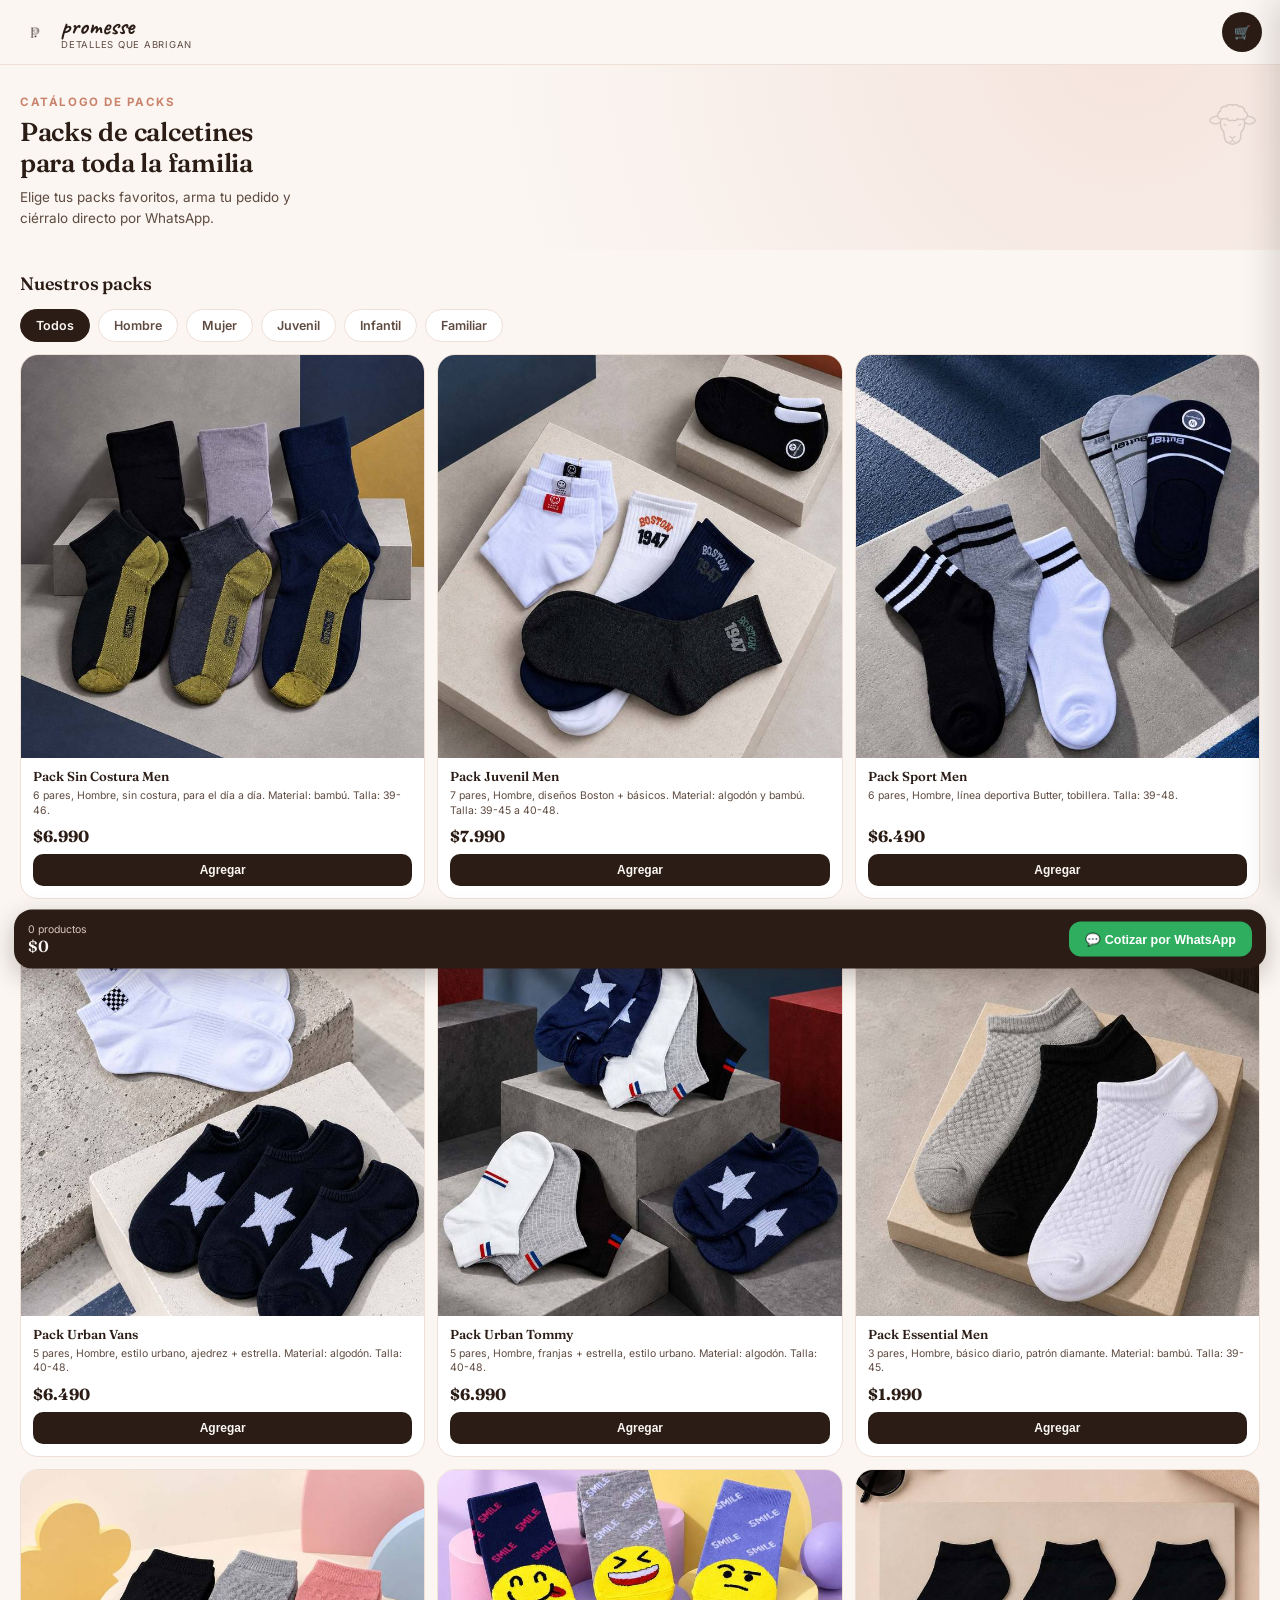
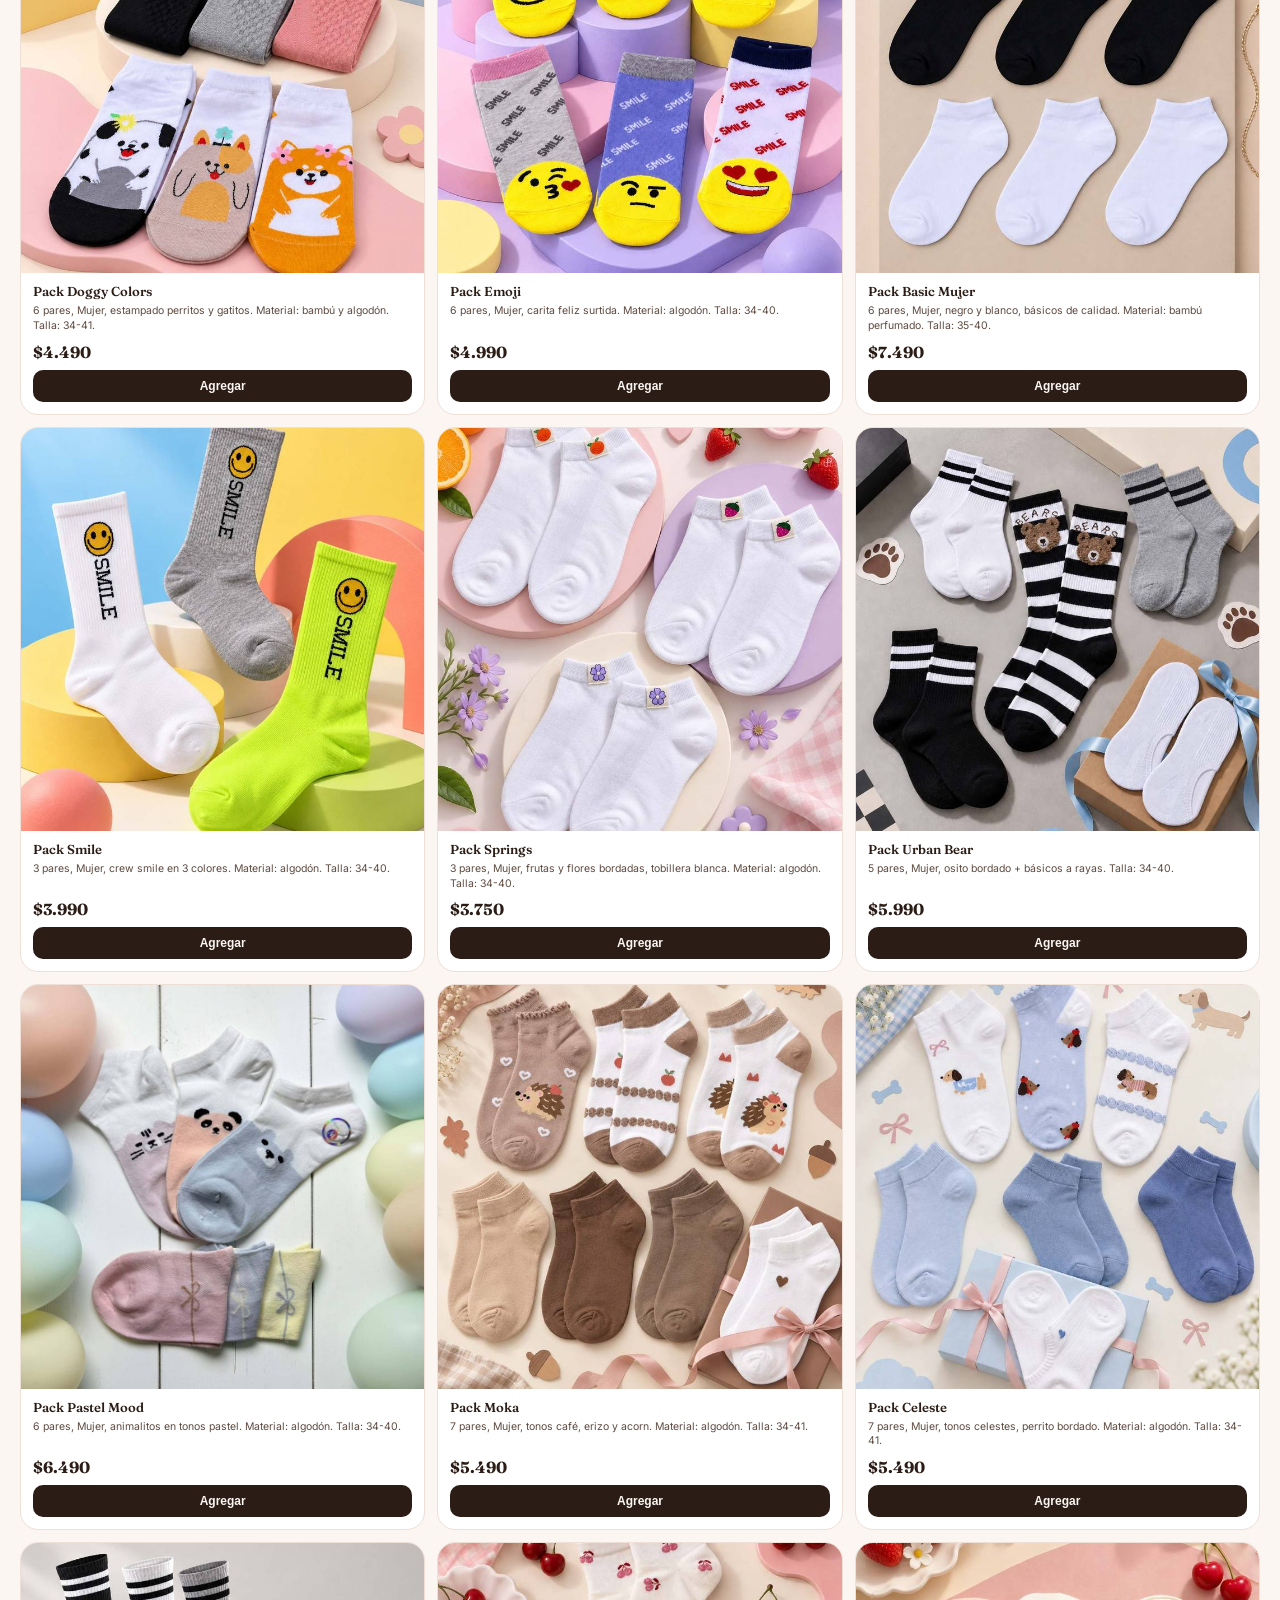
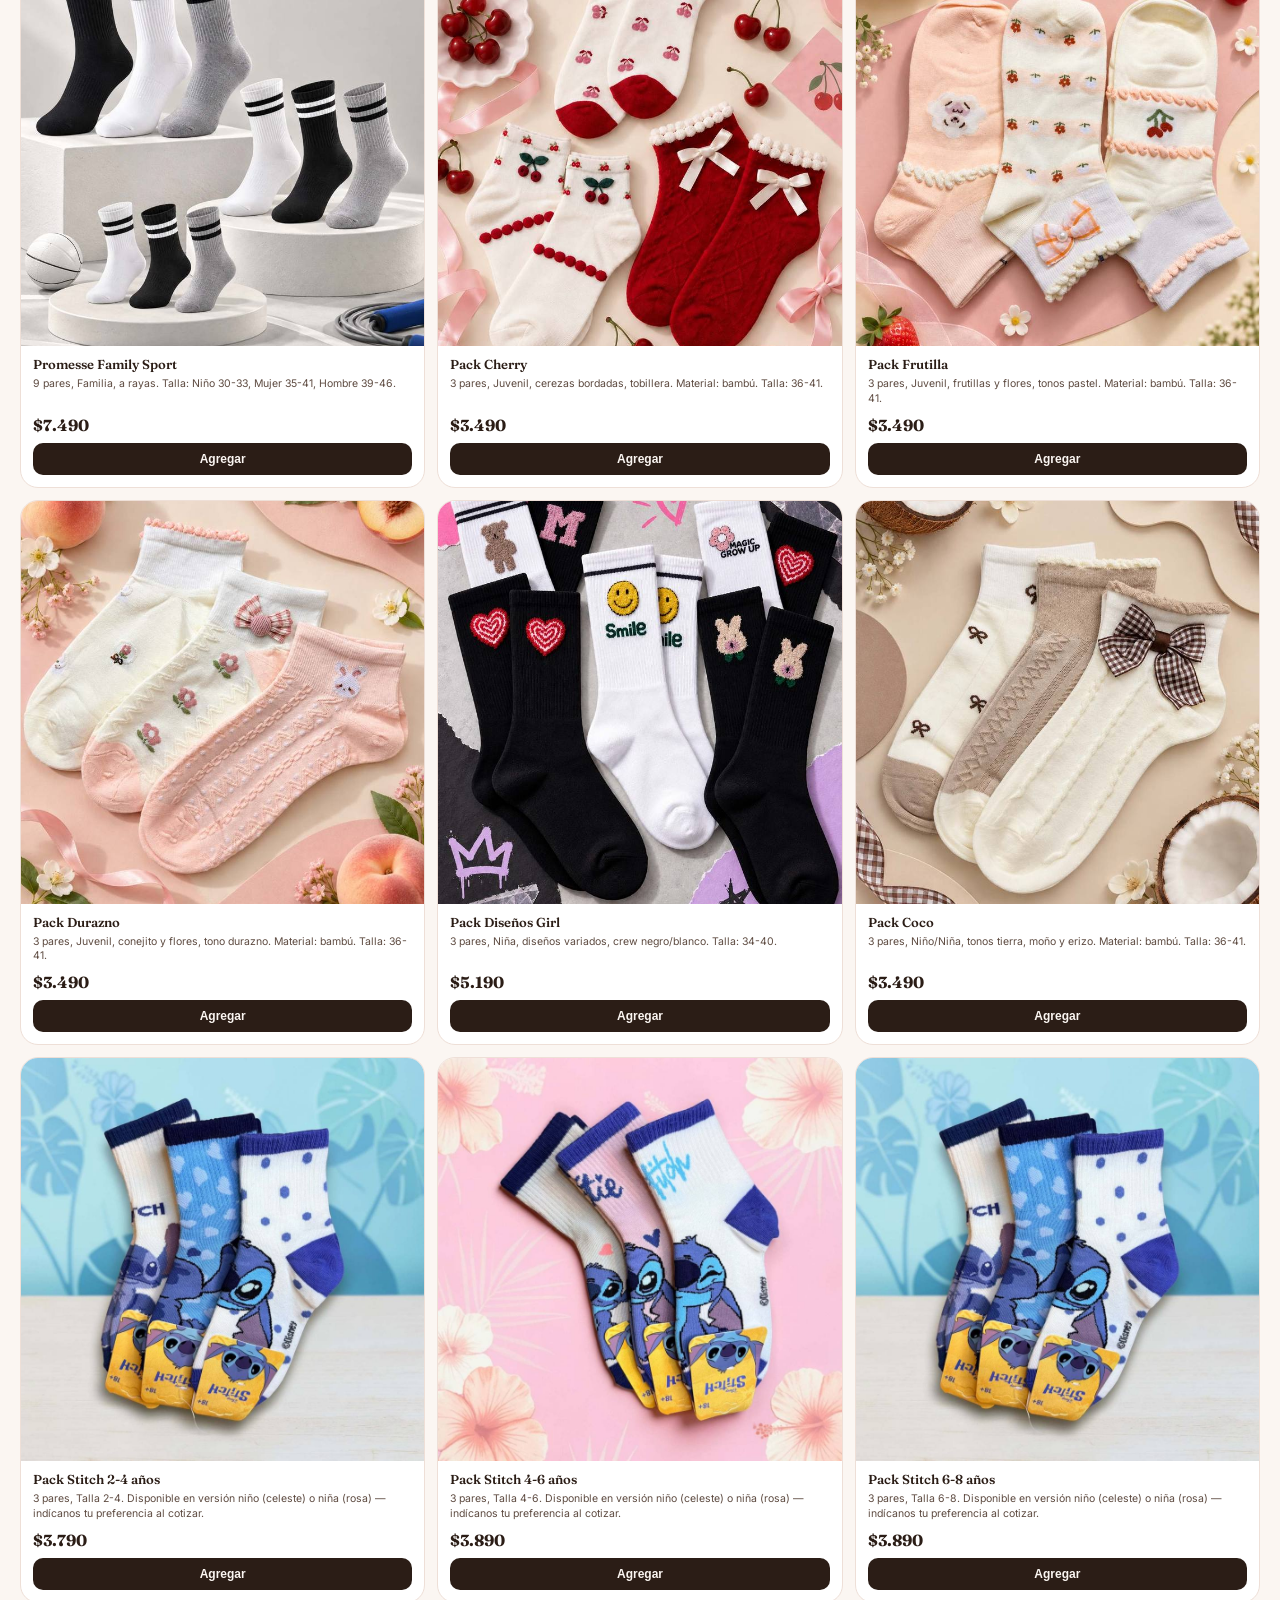
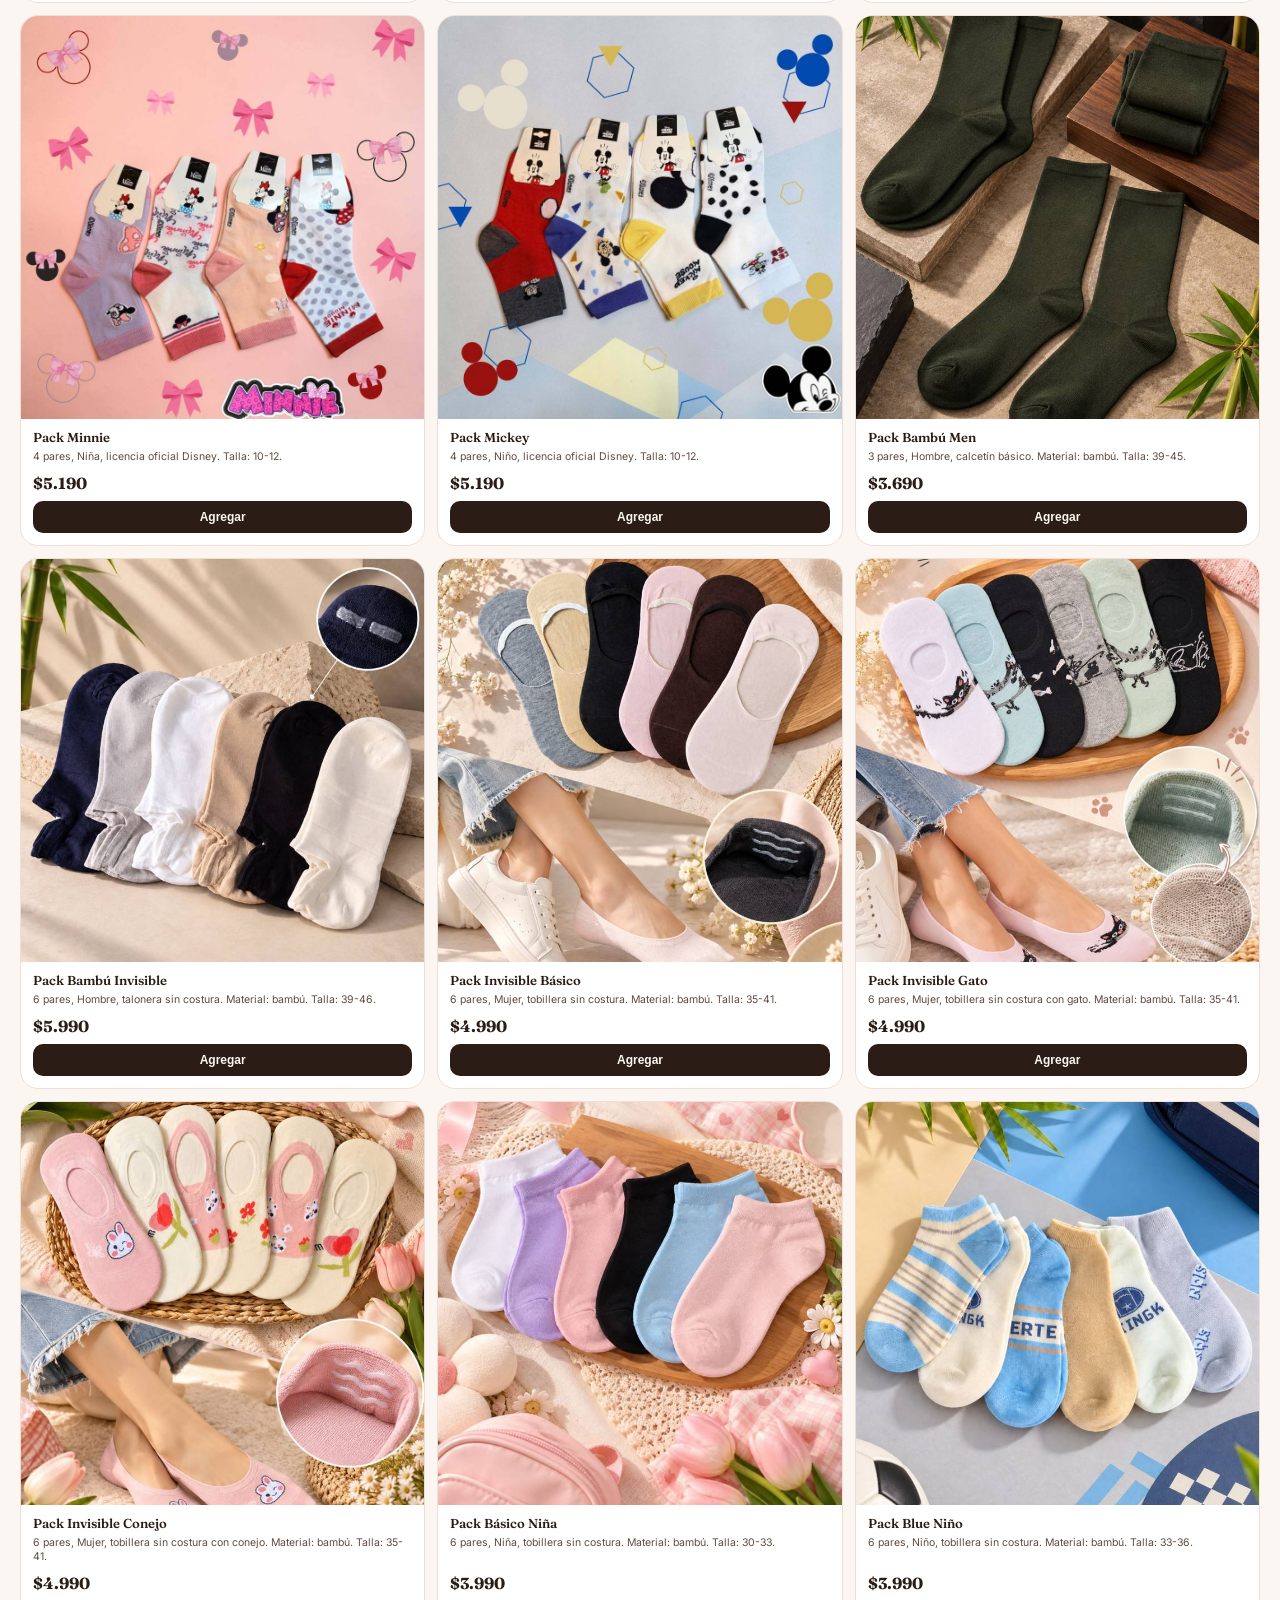
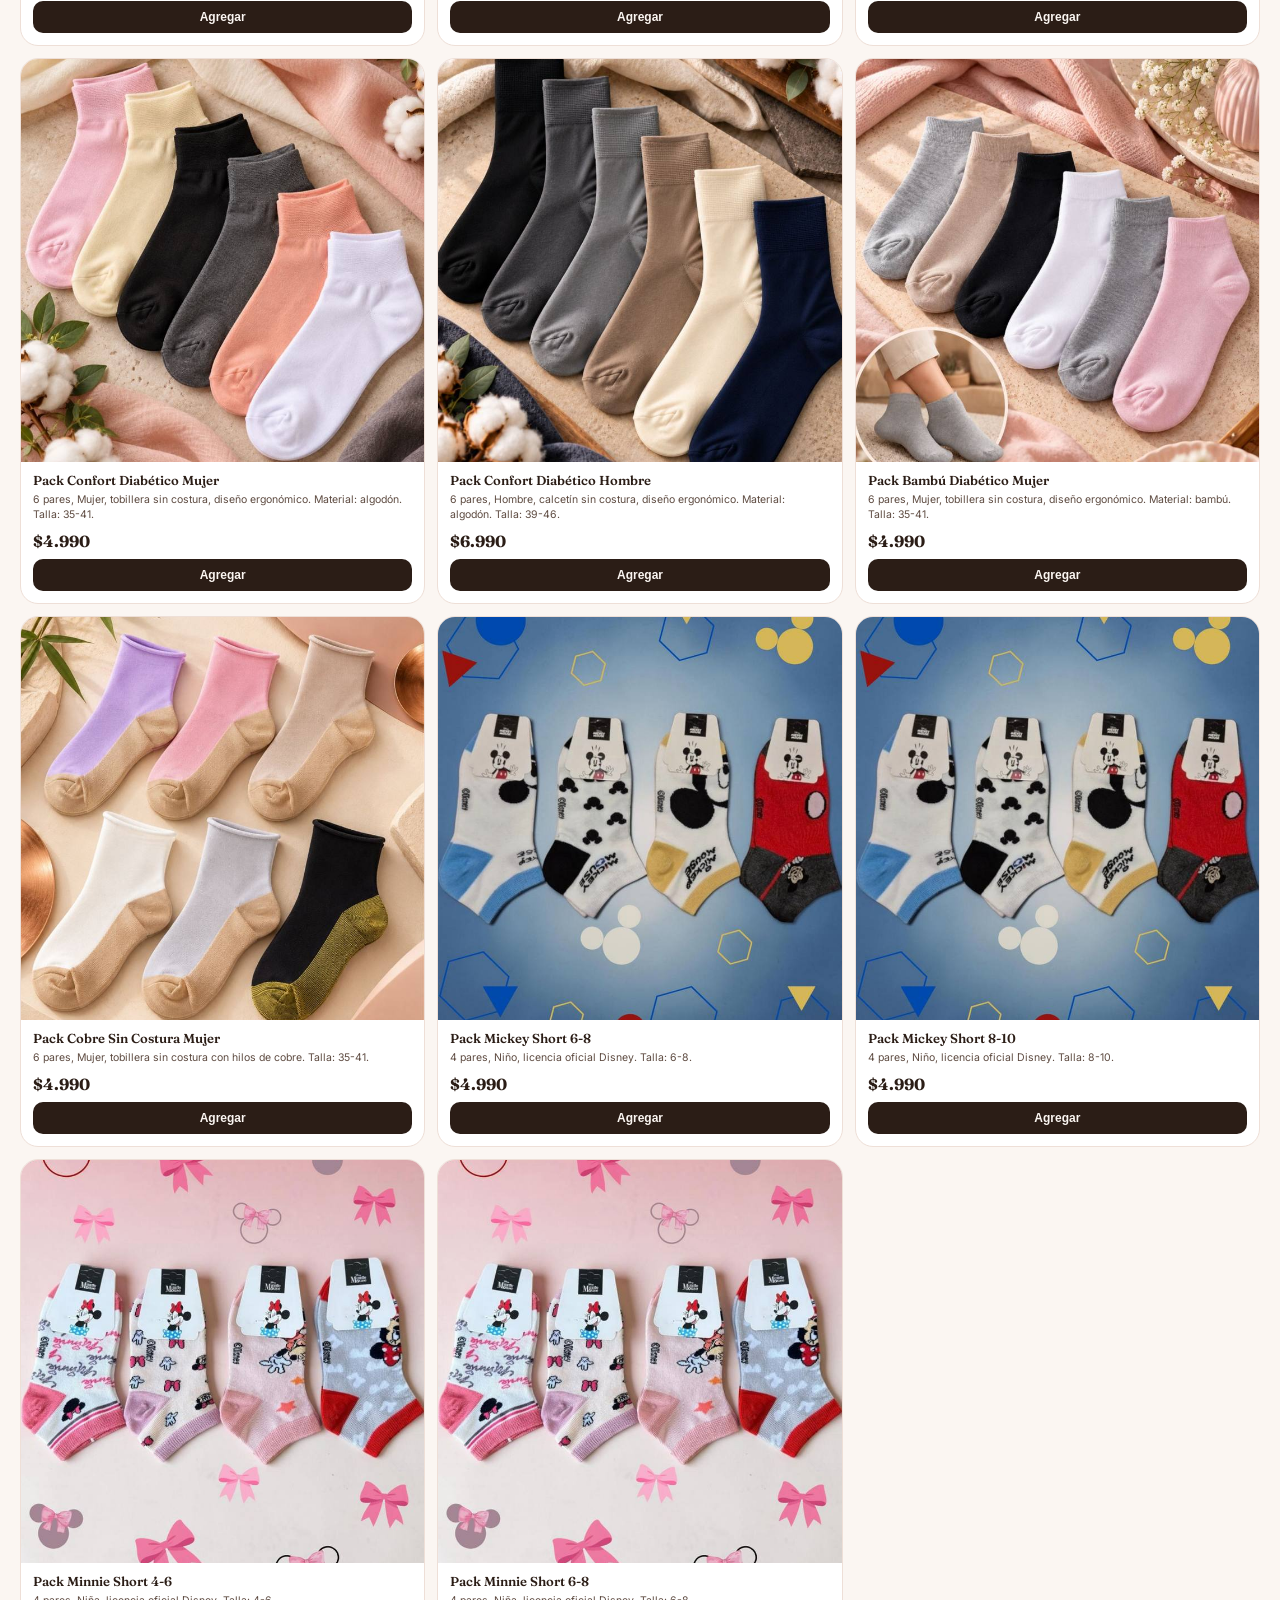
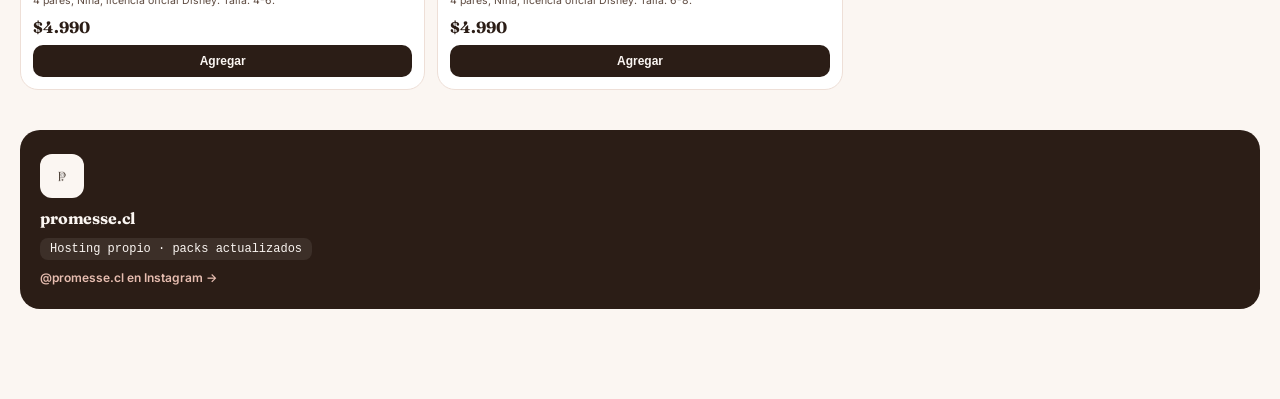
==== index.html @ 71f31d81 "Add files via upload" ====
<!DOCTYPE html>
<html lang="es">
<head>
<meta charset="UTF-8">
<meta name="viewport" content="width=device-width, initial-scale=1.0">
<meta name="color-scheme" content="light">
<title>Promesse — Catálogo de Packs</title>
<link rel="preconnect" href="https://fonts.googleapis.com">
<link rel="preconnect" href="https://fonts.gstatic.com" crossorigin>
<link href="https://fonts.googleapis.com/css2?family=Caveat:wght@600;700&family=Fraunces:opsz,wght@9..144,400;9..144,500;9..144,600&family=Inter:wght@400;500;600;700&display=swap" rel="stylesheet">
<style>
  :root{
    color-scheme: light;
    --ink:#2B1D16;
    --ink-soft:#5E4B41;
    --paper:#FBF6F2;
    --card:#FFFFFF;
    --rose:#E7BDB0;
    --rose-deep:#C9836C;
    --rose-pale:#F5E4DD;
    --line:#EEDFD7;
    --wa:#2FAE60;
  }
  *{box-sizing:border-box; margin:0; padding:0;}
  html{ scroll-behavior:smooth; background:var(--paper); overscroll-behavior-y:none; }
  body{
    background:var(--paper); color:var(--ink); font-family:'Inter', sans-serif;
    padding-bottom:90px; overscroll-behavior-y:none;
  }
  h1,h2,h3{ font-family:'Fraunces', serif; letter-spacing:-0.01em; }

  header{
    position:sticky; top:0; z-index:60; background:var(--paper);
    padding:12px 18px; display:flex; align-items:center; justify-content:space-between;
    border-bottom:1px solid var(--line);
  }
  .brand{ display:flex; align-items:center; gap:9px; }
  .brand img{ width:34px; height:34px; object-fit:contain; }
  .brand-name{ font-family:'Caveat', cursive; font-weight:700; font-size:24px; line-height:1; color:var(--ink); }
  .brand-tag{ font-size:9.5px; letter-spacing:0.08em; text-transform:uppercase; color:var(--ink-soft); margin-top:1px;}
  .cart-btn{
    position:relative; background:var(--ink); color:var(--paper); border:none;
    width:40px; height:40px; border-radius:50%; display:flex; align-items:center; justify-content:center; cursor:pointer;
  }
  .cart-count{
    position:absolute; top:-4px; right:-4px; background:var(--rose-deep); color:#fff;
    font-size:10px; font-weight:700; width:18px; height:18px; border-radius:50%;
    display:flex; align-items:center; justify-content:center; border:2px solid var(--paper);
  }

  .hero{
    padding:30px 20px 22px;
    background: radial-gradient(circle at 88% -15%, var(--rose-pale), transparent 55%), var(--paper);
    position:relative; overflow:hidden;
  }
  .hero .eyebrow{ position:relative; z-index:2; font-size:11.5px; text-transform:uppercase; letter-spacing:0.14em; color:var(--rose-deep); font-weight:700; margin-bottom:8px; }
  .hero h1{ position:relative; z-index:2; font-size:26px; font-weight:600; line-height:1.2; max-width:280px; }
  .hero p{ position:relative; z-index:2; margin-top:8px; font-size:13.5px; color:var(--ink-soft); max-width:290px; line-height:1.5; }
  .hero-sheep{ position:absolute; right:-10px; top:10px; width:110px; opacity:0.14; z-index:1; pointer-events:none; }

  .section-head{ padding:22px 20px 8px; background:var(--paper); position:relative; z-index:2; }
  .section-head h2{ font-size:18px; font-weight:600; color:var(--ink); }

  .chips{ display:flex; gap:8px; overflow-x:auto; padding:6px 20px 12px; background:var(--paper); }
  .chips::-webkit-scrollbar{ display:none; }
  .chip{
    flex-shrink:0; padding:8px 15px; border-radius:20px; font-size:12.5px; font-weight:600;
    border:1px solid var(--line); background:var(--card); color:var(--ink-soft); cursor:pointer; white-space:nowrap;
  }
  .chip.active{ background:var(--ink); color:var(--paper); border-color:var(--ink); }

  .grid{ display:grid; grid-template-columns:1fr 1fr; gap:12px; padding:0 20px 20px; }
  .product-card{ background:var(--card); border-radius:18px; border:1px solid var(--line); overflow:hidden; display:flex; flex-direction:column; position:relative; }
  .product-card.soldout{ opacity:0.75; }
  .product-card.soldout .swatch img{ filter:grayscale(100%); }
  .p-badge{
    position:absolute; top:10px; right:10px; z-index:10; background:rgba(43,29,22,0.88);
    color:#fff; padding:6px 12px; border-radius:8px; font-size:11px; font-weight:700;
    text-align:center; letter-spacing:0.03em;
  }
  .swatch{ aspect-ratio:1/1; overflow:hidden; background:var(--rose-pale); position:relative; }
  .swatch img{ width:100%; height:100%; object-fit:cover; display:block; }
  .p-info{ padding:10px 12px 12px; flex:1; display:flex; flex-direction:column; }
  .p-name{ font-weight:600; font-size:13px; line-height:1.3; font-family:'Fraunces',serif; }
  .p-desc{ font-size:10.5px; color:var(--ink-soft); margin-top:4px; line-height:1.4; flex:1; }
  .p-price{ font-family:'Fraunces',serif; font-weight:700; font-size:16px; margin-top:8px; }
  .p-cta{
    margin-top:8px; background:var(--ink); color:var(--paper); border:none;
    font-size:12px; font-weight:600; padding:9px; border-radius:10px; cursor:pointer;
  }
  .p-cta.added{ background:#25914e; }
  .p-cta.disabled{ background:#A89E99; cursor:not-allowed; opacity:0.6; }

  .overlay{ position:fixed; inset:0; background:rgba(43,29,22,0.45); opacity:0; pointer-events:none; transition:opacity .25s ease; z-index:70; }
  .overlay.open{ opacity:1; pointer-events:auto; }
  .cart-drawer{
    position:fixed; top:0; right:0; height:100%; width:88%; max-width:380px; background:var(--paper); z-index:80;
    transform:translateX(100%); transition:transform .3s ease; display:flex; flex-direction:column;
    box-shadow:-8px 0 30px rgba(43,29,22,0.15);
  }
  .cart-drawer.open{ transform:translateX(0); }
  .cart-head{ padding:18px 18px 14px; border-bottom:1px solid var(--line); display:flex; align-items:center; justify-content:space-between; }
  .cart-head h3{ font-size:18px; font-weight:600; }
  .cart-close{ background:none; border:none; font-size:20px; color:var(--ink-soft); cursor:pointer; width:32px; height:32px; }
  .cart-items{ flex:1; overflow-y:auto; padding:10px 18px; }
  .cart-empty{ text-align:center; color:var(--ink-soft); font-size:13px; margin-top:40px; padding:0 20px; line-height:1.6; }
  .cart-empty img{ width:70px; opacity:0.5; margin-bottom:12px; }
  .cart-item{ display:flex; gap:10px; padding:12px 0; border-bottom:1px solid var(--line); }
  .cart-item .ci-info{ flex:1; }
  .cart-item .ci-name{ font-size:13px; font-weight:600; font-family:'Fraunces',serif; }
  .cart-item .ci-price{ font-size:11.5px; color:var(--ink-soft); margin-top:2px; }
  .qty-control{ display:flex; align-items:center; gap:10px; margin-top:6px; }
  .qty-control button{ width:22px; height:22px; border-radius:6px; border:1px solid var(--line); background:#fff; font-size:13px; cursor:pointer; color:var(--ink); }
  .qty-control span{ font-size:12.5px; font-weight:600; min-width:14px; text-align:center; }
  .ci-remove{ background:none; border:none; color:#B7A79D; font-size:11px; margin-left:auto; cursor:pointer; text-decoration:underline; }
  .ci-right{ display:flex; flex-direction:column; align-items:flex-end; }
  .cart-foot{ padding:16px 18px 20px; border-top:1px solid var(--line); }
  .cart-total-row{ display:flex; justify-content:space-between; font-size:14px; margin-bottom:12px; }
  .cart-total-row strong{ font-family:'Fraunces',serif; font-size:19px; }
  .checkout-btn{
    width:100%; background:var(--wa); color:#fff; border:none; padding:13px; border-radius:14px;
    font-size:14.5px; font-weight:700; display:flex; align-items:center; justify-content:center; gap:8px; cursor:pointer;
  }
  .checkout-note{ font-size:10.5px; color:var(--ink-soft); text-align:center; margin-top:8px; line-height:1.5; }

  .sticky-bar{
    position:fixed; left:14px; right:14px; bottom:14px; z-index:65; background:var(--ink); color:var(--paper);
    border-radius:18px; padding:12px 14px; display:flex; align-items:center; justify-content:space-between; gap:10px;
    box-shadow:0 8px 24px rgba(43,29,22,0.28); transform:translateY(140%); transition:transform .25s ease;
  }
  .sticky-bar.show{ transform:translateY(0); }
  .sticky-bar .sb-info{ display:flex; flex-direction:column; }
  .sticky-bar .sb-count{ font-size:10.5px; color:#D9C6BC; }
  .sticky-bar .sb-total{ font-family:'Fraunces',serif; font-size:16px; font-weight:600; }
  .sticky-bar button{ background:var(--wa); color:#fff; border:none; font-size:12.5px; font-weight:700; padding:10px 16px; border-radius:12px; display:flex; align-items:center; gap:6px; cursor:pointer; }

  .site-footer{ margin:20px 20px 0; padding:24px 20px; border-radius:20px; background:var(--ink); color:var(--paper); display:flex; flex-direction:column; align-items:flex-start; gap:10px; }
  .site-footer img{ width:44px; height:44px; object-fit:contain; background:var(--paper); border-radius:12px; padding:7px; }
  .site-footer h3{ font-size:16px; }
  .site-footer .domain{ font-family:monospace; background:rgba(255,255,255,0.08); display:inline-block; padding:4px 10px; border-radius:8px; font-size:12px; }
  .site-footer a{ color:var(--rose); font-size:12px; font-weight:600; text-decoration:none; }

  @media(min-width:480px){ .grid{ grid-template-columns:1fr 1fr 1fr; } }
</style>
</head>
<body>

<header>
  <div class="brand">
    <img src="images/monogram.png" alt="Promesse">
    <div>
      <div class="brand-name">promesse</div>
      <div class="brand-tag">Detalles que abrigan</div>
    </div>
  </div>
  <button class="cart-btn" id="cartOpenBtn" aria-label="Ver carrito">
    🛒
    <span class="cart-count" id="cartCount" style="display:none;">0</span>
  </button>
</header>

<section class="hero">
  <img class="hero-sheep" src="images/sheep-icon.png" alt="">
  <div class="eyebrow">Catálogo de packs</div>
  <h1>Packs de calcetines para toda la familia</h1>
  <p>Elige tus packs favoritos, arma tu pedido y ciérralo directo por WhatsApp.</p>
</section>

<div class="section-head"><h2>Nuestros packs</h2></div>
<div class="chips">
<div class="chip active" data-f="all">Todos</div>
  <div class="chip" data-f="hombre">Hombre</div>
  <div class="chip" data-f="mujer">Mujer</div>
  <div class="chip" data-f="juvenil">Juvenil</div>
  <div class="chip" data-f="infantil">Infantil</div>
  <div class="chip" data-f="familiar">Familiar</div>
</div>

<div class="grid" id="grid">
      <div class="product-card" data-cat="hombre" data-name="Pack Sin Costura Men" data-price="6990">
        
        <div class="swatch"><img src="images/pack-01-sin-costura-men.jpg" alt="Pack Sin Costura Men" loading="lazy"></div>
        <div class="p-info">
          <div class="p-name">Pack Sin Costura Men</div>
          <div class="p-desc">6 pares, Hombre, sin costura, para el día a día. Material: bambú. Talla: 39-46.</div>
          <div class="p-price">$6.990</div>
          <button class="p-cta" onclick="addToCart('p0','Pack Sin Costura Men',6990,this)">Agregar</button>
        </div>
      </div>
      <div class="product-card" data-cat="hombre" data-name="Pack Juvenil Men" data-price="7990">
        
        <div class="swatch"><img src="images/pack-02-juvenil-men.jpg" alt="Pack Juvenil Men" loading="lazy"></div>
        <div class="p-info">
          <div class="p-name">Pack Juvenil Men</div>
          <div class="p-desc">7 pares, Hombre, diseños Boston + básicos. Material: algodón y bambú. Talla: 39-45 a 40-48.</div>
          <div class="p-price">$7.990</div>
          <button class="p-cta" onclick="addToCart('p1','Pack Juvenil Men',7990,this)">Agregar</button>
        </div>
      </div>
      <div class="product-card" data-cat="hombre" data-name="Pack Sport Men" data-price="6490">
        
        <div class="swatch"><img src="images/pack-03-sport-men.jpg" alt="Pack Sport Men" loading="lazy"></div>
        <div class="p-info">
          <div class="p-name">Pack Sport Men</div>
          <div class="p-desc">6 pares, Hombre, línea deportiva Butter, tobillera. Talla: 39-48.</div>
          <div class="p-price">$6.490</div>
          <button class="p-cta" onclick="addToCart('p2','Pack Sport Men',6490,this)">Agregar</button>
        </div>
      </div>
      <div class="product-card" data-cat="hombre" data-name="Pack Urban Vans" data-price="6490">
        
        <div class="swatch"><img src="images/pack-04-urban-vans.jpg" alt="Pack Urban Vans" loading="lazy"></div>
        <div class="p-info">
          <div class="p-name">Pack Urban Vans</div>
          <div class="p-desc">5 pares, Hombre, estilo urbano, ajedrez + estrella. Material: algodón. Talla: 40-48.</div>
          <div class="p-price">$6.490</div>
          <button class="p-cta" onclick="addToCart('p3','Pack Urban Vans',6490,this)">Agregar</button>
        </div>
      </div>
      <div class="product-card" data-cat="hombre" data-name="Pack Urban Tommy" data-price="6990">
        
        <div class="swatch"><img src="images/pack-05-urban-tommy.jpg" alt="Pack Urban Tommy" loading="lazy"></div>
        <div class="p-info">
          <div class="p-name">Pack Urban Tommy</div>
          <div class="p-desc">5 pares, Hombre, franjas + estrella, estilo urbano. Material: algodón. Talla: 40-48.</div>
          <div class="p-price">$6.990</div>
          <button class="p-cta" onclick="addToCart('p4','Pack Urban Tommy',6990,this)">Agregar</button>
        </div>
      </div>
      <div class="product-card" data-cat="hombre" data-name="Pack Essential Men" data-price="1990">
        
        <div class="swatch"><img src="images/pack-06-essential-men.jpg" alt="Pack Essential Men" loading="lazy"></div>
        <div class="p-info">
          <div class="p-name">Pack Essential Men</div>
          <div class="p-desc">3 pares, Hombre, básico diario, patrón diamante. Material: bambú. Talla: 39-45.</div>
          <div class="p-price">$1.990</div>
          <button class="p-cta" onclick="addToCart('p5','Pack Essential Men',1990,this)">Agregar</button>
        </div>
      </div>
      <div class="product-card" data-cat="mujer" data-name="Pack Doggy Colors" data-price="4490">
        
        <div class="swatch"><img src="images/pack-07-doggy-colors.jpg" alt="Pack Doggy Colors" loading="lazy"></div>
        <div class="p-info">
          <div class="p-name">Pack Doggy Colors</div>
          <div class="p-desc">6 pares, Mujer, estampado perritos y gatitos. Material: bambú y algodón. Talla: 34-41.</div>
          <div class="p-price">$4.490</div>
          <button class="p-cta" onclick="addToCart('p6','Pack Doggy Colors',4490,this)">Agregar</button>
        </div>
      </div>
      <div class="product-card" data-cat="mujer" data-name="Pack Emoji" data-price="4990">
        
        <div class="swatch"><img src="images/pack-08-emoji.jpg" alt="Pack Emoji" loading="lazy"></div>
        <div class="p-info">
          <div class="p-name">Pack Emoji</div>
          <div class="p-desc">6 pares, Mujer, carita feliz surtida. Material: algodón. Talla: 34-40.</div>
          <div class="p-price">$4.990</div>
          <button class="p-cta" onclick="addToCart('p7','Pack Emoji',4990,this)">Agregar</button>
        </div>
      </div>
      <div class="product-card" data-cat="mujer" data-name="Pack Basic Mujer" data-price="7490">
        
        <div class="swatch"><img src="images/pack-09-basic-mujer.jpg" alt="Pack Basic Mujer" loading="lazy"></div>
        <div class="p-info">
          <div class="p-name">Pack Basic Mujer</div>
          <div class="p-desc">6 pares, Mujer, negro y blanco, básicos de calidad. Material: bambú perfumado. Talla: 35-40.</div>
          <div class="p-price">$7.490</div>
          <button class="p-cta" onclick="addToCart('p8','Pack Basic Mujer',7490,this)">Agregar</button>
        </div>
      </div>
      <div class="product-card" data-cat="mujer" data-name="Pack Smile" data-price="3990">
        
        <div class="swatch"><img src="images/pack-10-smile.jpg" alt="Pack Smile" loading="lazy"></div>
        <div class="p-info">
          <div class="p-name">Pack Smile</div>
          <div class="p-desc">3 pares, Mujer, crew smile en 3 colores. Material: algodón. Talla: 34-40.</div>
          <div class="p-price">$3.990</div>
          <button class="p-cta" onclick="addToCart('p9','Pack Smile',3990,this)">Agregar</button>
        </div>
      </div>
      <div class="product-card" data-cat="mujer" data-name="Pack Springs" data-price="3750">
        
        <div class="swatch"><img src="images/pack-springs.jpg" alt="Pack Springs" loading="lazy"></div>
        <div class="p-info">
          <div class="p-name">Pack Springs</div>
          <div class="p-desc">3 pares, Mujer, frutas y flores bordadas, tobillera blanca. Material: algodón. Talla: 34-40.</div>
          <div class="p-price">$3.750</div>
          <button class="p-cta" onclick="addToCart('p10','Pack Springs',3750,this)">Agregar</button>
        </div>
      </div>
      <div class="product-card" data-cat="mujer" data-name="Pack Urban Bear" data-price="5990">
        
        <div class="swatch"><img src="images/pack-11-urban-bear.jpg" alt="Pack Urban Bear" loading="lazy"></div>
        <div class="p-info">
          <div class="p-name">Pack Urban Bear</div>
          <div class="p-desc">5 pares, Mujer, osito bordado + básicos a rayas. Talla: 34-40.</div>
          <div class="p-price">$5.990</div>
          <button class="p-cta" onclick="addToCart('p11','Pack Urban Bear',5990,this)">Agregar</button>
        </div>
      </div>
      <div class="product-card" data-cat="mujer" data-name="Pack Pastel Mood" data-price="6490">
        
        <div class="swatch"><img src="images/pack-12-pastel-mood.jpg" alt="Pack Pastel Mood" loading="lazy"></div>
        <div class="p-info">
          <div class="p-name">Pack Pastel Mood</div>
          <div class="p-desc">6 pares, Mujer, animalitos en tonos pastel. Material: algodón. Talla: 34-40.</div>
          <div class="p-price">$6.490</div>
          <button class="p-cta" onclick="addToCart('p12','Pack Pastel Mood',6490,this)">Agregar</button>
        </div>
      </div>
      <div class="product-card" data-cat="mujer" data-name="Pack Moka" data-price="5490">
        
        <div class="swatch"><img src="images/pack-13-moka.jpg" alt="Pack Moka" loading="lazy"></div>
        <div class="p-info">
          <div class="p-name">Pack Moka</div>
          <div class="p-desc">7 pares, Mujer, tonos café, erizo y acorn. Material: algodón. Talla: 34-41.</div>
          <div class="p-price">$5.490</div>
          <button class="p-cta" onclick="addToCart('p13','Pack Moka',5490,this)">Agregar</button>
        </div>
      </div>
      <div class="product-card" data-cat="mujer" data-name="Pack Celeste" data-price="5490">
        
        <div class="swatch"><img src="images/pack-14-celeste.jpg" alt="Pack Celeste" loading="lazy"></div>
        <div class="p-info">
          <div class="p-name">Pack Celeste</div>
          <div class="p-desc">7 pares, Mujer, tonos celestes, perrito bordado. Material: algodón. Talla: 34-41.</div>
          <div class="p-price">$5.490</div>
          <button class="p-cta" onclick="addToCart('p14','Pack Celeste',5490,this)">Agregar</button>
        </div>
      </div>
      <div class="product-card" data-cat="familiar" data-name="Promesse Family Sport" data-price="7490">
        
        <div class="swatch"><img src="images/pack-15-family-sport.jpg" alt="Promesse Family Sport" loading="lazy"></div>
        <div class="p-info">
          <div class="p-name">Promesse Family Sport</div>
          <div class="p-desc">9 pares, Familia, a rayas. Talla: Niño 30-33, Mujer 35-41, Hombre 39-46.</div>
          <div class="p-price">$7.490</div>
          <button class="p-cta" onclick="addToCart('p15','Promesse Family Sport',7490,this)">Agregar</button>
        </div>
      </div>
      <div class="product-card" data-cat="juvenil" data-name="Pack Cherry" data-price="3490">
        
        <div class="swatch"><img src="images/pack-16-cherry.jpg" alt="Pack Cherry" loading="lazy"></div>
        <div class="p-info">
          <div class="p-name">Pack Cherry</div>
          <div class="p-desc">3 pares, Juvenil, cerezas bordadas, tobillera. Material: bambú. Talla: 36-41.</div>
          <div class="p-price">$3.490</div>
          <button class="p-cta" onclick="addToCart('p16','Pack Cherry',3490,this)">Agregar</button>
        </div>
      </div>
      <div class="product-card" data-cat="juvenil" data-name="Pack Frutilla" data-price="3490">
        
        <div class="swatch"><img src="images/pack-17-frutilla.jpg" alt="Pack Frutilla" loading="lazy"></div>
        <div class="p-info">
          <div class="p-name">Pack Frutilla</div>
          <div class="p-desc">3 pares, Juvenil, frutillas y flores, tonos pastel. Material: bambú. Talla: 36-41.</div>
          <div class="p-price">$3.490</div>
          <button class="p-cta" onclick="addToCart('p17','Pack Frutilla',3490,this)">Agregar</button>
        </div>
      </div>
      <div class="product-card" data-cat="juvenil" data-name="Pack Durazno" data-price="3490">
        
        <div class="swatch"><img src="images/pack-18-durazno.jpg" alt="Pack Durazno" loading="lazy"></div>
        <div class="p-info">
          <div class="p-name">Pack Durazno</div>
          <div class="p-desc">3 pares, Juvenil, conejito y flores, tono durazno. Material: bambú. Talla: 36-41.</div>
          <div class="p-price">$3.490</div>
          <button class="p-cta" onclick="addToCart('p18','Pack Durazno',3490,this)">Agregar</button>
        </div>
      </div>
      <div class="product-card" data-cat="juvenil" data-name="Pack Diseños Girl" data-price="5190">
        
        <div class="swatch"><img src="images/pack-19-disenos-girl.jpg" alt="Pack Diseños Girl" loading="lazy"></div>
        <div class="p-info">
          <div class="p-name">Pack Diseños Girl</div>
          <div class="p-desc">3 pares, Niña, diseños variados, crew negro/blanco. Talla: 34-40.</div>
          <div class="p-price">$5.190</div>
          <button class="p-cta" onclick="addToCart('p19','Pack Diseños Girl',5190,this)">Agregar</button>
        </div>
      </div>
      <div class="product-card" data-cat="infantil" data-name="Pack Coco" data-price="3490">
        
        <div class="swatch"><img src="images/pack-20-coco.jpg" alt="Pack Coco" loading="lazy"></div>
        <div class="p-info">
          <div class="p-name">Pack Coco</div>
          <div class="p-desc">3 pares, Niño/Niña, tonos tierra, moño y erizo. Material: bambú. Talla: 36-41.</div>
          <div class="p-price">$3.490</div>
          <button class="p-cta" onclick="addToCart('p20','Pack Coco',3490,this)">Agregar</button>
        </div>
      </div>
      <div class="product-card" data-cat="infantil" data-name="Pack Stitch 2-4 años" data-price="3790">
        
        <div class="swatch"><img src="images/pack-21-stitch-nino.jpg" alt="Pack Stitch 2-4 años" loading="lazy"></div>
        <div class="p-info">
          <div class="p-name">Pack Stitch 2-4 años</div>
          <div class="p-desc">3 pares, Talla 2-4. Disponible en versión niño (celeste) o niña (rosa) — indícanos tu preferencia al cotizar.</div>
          <div class="p-price">$3.790</div>
          <button class="p-cta" onclick="addToCart('p21','Pack Stitch 2-4 años',3790,this)">Agregar</button>
        </div>
      </div>
      <div class="product-card" data-cat="infantil" data-name="Pack Stitch 4-6 años" data-price="3890">
        
        <div class="swatch"><img src="images/pack-22-stitch-nina.jpg" alt="Pack Stitch 4-6 años" loading="lazy"></div>
        <div class="p-info">
          <div class="p-name">Pack Stitch 4-6 años</div>
          <div class="p-desc">3 pares, Talla 4-6. Disponible en versión niño (celeste) o niña (rosa) — indícanos tu preferencia al cotizar.</div>
          <div class="p-price">$3.890</div>
          <button class="p-cta" onclick="addToCart('p22','Pack Stitch 4-6 años',3890,this)">Agregar</button>
        </div>
      </div>
      <div class="product-card" data-cat="infantil" data-name="Pack Stitch 6-8 años" data-price="3890">
        
        <div class="swatch"><img src="images/pack-21-stitch-nino.jpg" alt="Pack Stitch 6-8 años" loading="lazy"></div>
        <div class="p-info">
          <div class="p-name">Pack Stitch 6-8 años</div>
          <div class="p-desc">3 pares, Talla 6-8. Disponible en versión niño (celeste) o niña (rosa) — indícanos tu preferencia al cotizar.</div>
          <div class="p-price">$3.890</div>
          <button class="p-cta" onclick="addToCart('p23','Pack Stitch 6-8 años',3890,this)">Agregar</button>
        </div>
      </div>
      <div class="product-card" data-cat="infantil" data-name="Pack Minnie" data-price="5190">
        
        <div class="swatch"><img src="images/pack-24-minnie.jpg" alt="Pack Minnie" loading="lazy"></div>
        <div class="p-info">
          <div class="p-name">Pack Minnie</div>
          <div class="p-desc">4 pares, Niña, licencia oficial Disney. Talla: 10-12.</div>
          <div class="p-price">$5.190</div>
          <button class="p-cta" onclick="addToCart('p24','Pack Minnie',5190,this)">Agregar</button>
        </div>
      </div>
      <div class="product-card" data-cat="infantil" data-name="Pack Mickey" data-price="5190">
        
        <div class="swatch"><img src="images/pack-25-mickey.jpg" alt="Pack Mickey" loading="lazy"></div>
        <div class="p-info">
          <div class="p-name">Pack Mickey</div>
          <div class="p-desc">4 pares, Niño, licencia oficial Disney. Talla: 10-12.</div>
          <div class="p-price">$5.190</div>
          <button class="p-cta" onclick="addToCart('p25','Pack Mickey',5190,this)">Agregar</button>
        </div>
      </div>
      <div class="product-card" data-cat="hombre" data-name="Pack Bambú Men" data-price="3690">
        
        <div class="swatch"><img src="images/pack-new-00.jpg" alt="Pack Bambú Men" loading="lazy"></div>
        <div class="p-info">
          <div class="p-name">Pack Bambú Men</div>
          <div class="p-desc">3 pares, Hombre, calcetín básico. Material: bambú. Talla: 39-45.</div>
          <div class="p-price">$3.690</div>
          <button class="p-cta" onclick="addToCart('p26','Pack Bambú Men',3690,this)">Agregar</button>
        </div>
      </div>
      <div class="product-card" data-cat="hombre" data-name="Pack Bambú Invisible" data-price="5990">
        
        <div class="swatch"><img src="images/pack-new-01.jpg" alt="Pack Bambú Invisible" loading="lazy"></div>
        <div class="p-info">
          <div class="p-name">Pack Bambú Invisible</div>
          <div class="p-desc">6 pares, Hombre, talonera sin costura. Material: bambú. Talla: 39-46.</div>
          <div class="p-price">$5.990</div>
          <button class="p-cta" onclick="addToCart('p27','Pack Bambú Invisible',5990,this)">Agregar</button>
        </div>
      </div>
      <div class="product-card" data-cat="mujer" data-name="Pack Invisible Básico" data-price="4990">
        
        <div class="swatch"><img src="images/pack-new-02.jpg" alt="Pack Invisible Básico" loading="lazy"></div>
        <div class="p-info">
          <div class="p-name">Pack Invisible Básico</div>
          <div class="p-desc">6 pares, Mujer, tobillera sin costura. Material: bambú. Talla: 35-41.</div>
          <div class="p-price">$4.990</div>
          <button class="p-cta" onclick="addToCart('p28','Pack Invisible Básico',4990,this)">Agregar</button>
        </div>
      </div>
      <div class="product-card" data-cat="mujer" data-name="Pack Invisible Gato" data-price="4990">
        
        <div class="swatch"><img src="images/pack-new-03.jpg" alt="Pack Invisible Gato" loading="lazy"></div>
        <div class="p-info">
          <div class="p-name">Pack Invisible Gato</div>
          <div class="p-desc">6 pares, Mujer, tobillera sin costura con gato. Material: bambú. Talla: 35-41.</div>
          <div class="p-price">$4.990</div>
          <button class="p-cta" onclick="addToCart('p29','Pack Invisible Gato',4990,this)">Agregar</button>
        </div>
      </div>
      <div class="product-card" data-cat="mujer" data-name="Pack Invisible Conejo" data-price="4990">
        
        <div class="swatch"><img src="images/pack-new-04.jpg" alt="Pack Invisible Conejo" loading="lazy"></div>
        <div class="p-info">
          <div class="p-name">Pack Invisible Conejo</div>
          <div class="p-desc">6 pares, Mujer, tobillera sin costura con conejo. Material: bambú. Talla: 35-41.</div>
          <div class="p-price">$4.990</div>
          <button class="p-cta" onclick="addToCart('p30','Pack Invisible Conejo',4990,this)">Agregar</button>
        </div>
      </div>
      <div class="product-card" data-cat="infantil" data-name="Pack Básico Niña" data-price="3990">
        
        <div class="swatch"><img src="images/pack-new-05.jpg" alt="Pack Básico Niña" loading="lazy"></div>
        <div class="p-info">
          <div class="p-name">Pack Básico Niña</div>
          <div class="p-desc">6 pares, Niña, tobillera sin costura. Material: bambú. Talla: 30-33.</div>
          <div class="p-price">$3.990</div>
          <button class="p-cta" onclick="addToCart('p31','Pack Básico Niña',3990,this)">Agregar</button>
        </div>
      </div>
      <div class="product-card" data-cat="infantil" data-name="Pack Blue Niño" data-price="3990">
        
        <div class="swatch"><img src="images/pack-new-06.jpg" alt="Pack Blue Niño" loading="lazy"></div>
        <div class="p-info">
          <div class="p-name">Pack Blue Niño</div>
          <div class="p-desc">6 pares, Niño, tobillera sin costura. Material: bambú. Talla: 33-36.</div>
          <div class="p-price">$3.990</div>
          <button class="p-cta" onclick="addToCart('p32','Pack Blue Niño',3990,this)">Agregar</button>
        </div>
      </div>
      <div class="product-card" data-cat="mujer" data-name="Pack Confort Diabético Mujer" data-price="4990">
        
        <div class="swatch"><img src="images/pack-new-07.jpg" alt="Pack Confort Diabético Mujer" loading="lazy"></div>
        <div class="p-info">
          <div class="p-name">Pack Confort Diabético Mujer</div>
          <div class="p-desc">6 pares, Mujer, tobillera sin costura, diseño ergonómico. Material: algodón. Talla: 35-41.</div>
          <div class="p-price">$4.990</div>
          <button class="p-cta" onclick="addToCart('p33','Pack Confort Diabético Mujer',4990,this)">Agregar</button>
        </div>
      </div>
      <div class="product-card" data-cat="hombre" data-name="Pack Confort Diabético Hombre" data-price="6990">
        
        <div class="swatch"><img src="images/pack-new-08.jpg" alt="Pack Confort Diabético Hombre" loading="lazy"></div>
        <div class="p-info">
          <div class="p-name">Pack Confort Diabético Hombre</div>
          <div class="p-desc">6 pares, Hombre, calcetín sin costura, diseño ergonómico. Material: algodón. Talla: 39-46.</div>
          <div class="p-price">$6.990</div>
          <button class="p-cta" onclick="addToCart('p34','Pack Confort Diabético Hombre',6990,this)">Agregar</button>
        </div>
      </div>
      <div class="product-card" data-cat="mujer" data-name="Pack Bambú Diabético Mujer" data-price="4990">
        
        <div class="swatch"><img src="images/pack-new-09.jpg" alt="Pack Bambú Diabético Mujer" loading="lazy"></div>
        <div class="p-info">
          <div class="p-name">Pack Bambú Diabético Mujer</div>
          <div class="p-desc">6 pares, Mujer, tobillera sin costura, diseño ergonómico. Material: bambú. Talla: 35-41.</div>
          <div class="p-price">$4.990</div>
          <button class="p-cta" onclick="addToCart('p35','Pack Bambú Diabético Mujer',4990,this)">Agregar</button>
        </div>
      </div>
      <div class="product-card" data-cat="mujer" data-name="Pack Cobre Sin Costura Mujer" data-price="4990">
        
        <div class="swatch"><img src="images/pack-new-10.jpg" alt="Pack Cobre Sin Costura Mujer" loading="lazy"></div>
        <div class="p-info">
          <div class="p-name">Pack Cobre Sin Costura Mujer</div>
          <div class="p-desc">6 pares, Mujer, tobillera sin costura con hilos de cobre. Talla: 35-41.</div>
          <div class="p-price">$4.990</div>
          <button class="p-cta" onclick="addToCart('p36','Pack Cobre Sin Costura Mujer',4990,this)">Agregar</button>
        </div>
      </div>
      <div class="product-card" data-cat="infantil" data-name="Pack Mickey Short 6-8" data-price="4990">
        
        <div class="swatch"><img src="images/pack-new-11.jpg" alt="Pack Mickey Short 6-8" loading="lazy"></div>
        <div class="p-info">
          <div class="p-name">Pack Mickey Short 6-8</div>
          <div class="p-desc">4 pares, Niño, licencia oficial Disney. Talla: 6-8.</div>
          <div class="p-price">$4.990</div>
          <button class="p-cta" onclick="addToCart('p37','Pack Mickey Short 6-8',4990,this)">Agregar</button>
        </div>
      </div>
      <div class="product-card" data-cat="infantil" data-name="Pack Mickey Short 8-10" data-price="4990">
        
        <div class="swatch"><img src="images/pack-new-11.jpg" alt="Pack Mickey Short 8-10" loading="lazy"></div>
        <div class="p-info">
          <div class="p-name">Pack Mickey Short 8-10</div>
          <div class="p-desc">4 pares, Niño, licencia oficial Disney. Talla: 8-10.</div>
          <div class="p-price">$4.990</div>
          <button class="p-cta" onclick="addToCart('p38','Pack Mickey Short 8-10',4990,this)">Agregar</button>
        </div>
      </div>
      <div class="product-card" data-cat="infantil" data-name="Pack Minnie Short 4-6" data-price="4990">
        
        <div class="swatch"><img src="images/pack-new-12.jpg" alt="Pack Minnie Short 4-6" loading="lazy"></div>
        <div class="p-info">
          <div class="p-name">Pack Minnie Short 4-6</div>
          <div class="p-desc">4 pares, Niña, licencia oficial Disney. Talla: 4-6.</div>
          <div class="p-price">$4.990</div>
          <button class="p-cta" onclick="addToCart('p39','Pack Minnie Short 4-6',4990,this)">Agregar</button>
        </div>
      </div>
      <div class="product-card" data-cat="infantil" data-name="Pack Minnie Short 6-8" data-price="4990">
        
        <div class="swatch"><img src="images/pack-new-12.jpg" alt="Pack Minnie Short 6-8" loading="lazy"></div>
        <div class="p-info">
          <div class="p-name">Pack Minnie Short 6-8</div>
          <div class="p-desc">4 pares, Niña, licencia oficial Disney. Talla: 6-8.</div>
          <div class="p-price">$4.990</div>
          <button class="p-cta" onclick="addToCart('p40','Pack Minnie Short 6-8',4990,this)">Agregar</button>
        </div>
      </div></div>

<div class="site-footer">
  <img src="images/monogram.png" alt="Promesse">
  <h3>promesse.cl</h3>
  <div class="domain">Hosting propio · packs actualizados</div>
  <a href="https://www.instagram.com/promesse.cl" target="_blank">@promesse.cl en Instagram →</a>
</div>

<div class="sticky-bar" id="stickyBar">
  <div class="sb-info">
    <span class="sb-count" id="sbCount">0 productos</span>
    <span class="sb-total" id="sbTotal">$0</span>
  </div>
  <button id="stickyCheckoutBtn">💬 Cotizar por WhatsApp</button>
</div>

<div class="overlay" id="overlay"></div>
<div class="cart-drawer" id="cartDrawer">
  <div class="cart-head">
    <h3>Tu pedido</h3>
    <button class="cart-close" id="cartCloseBtn">✕</button>
  </div>
  <div class="cart-items" id="cartItems"></div>
  <div class="cart-foot">
    <div class="cart-total-row"><span>Total</span><strong id="cartTotal">$0</strong></div>
    <button class="checkout-btn" id="checkoutBtn">💬 Cerrar pedido por WhatsApp</button>
    <div class="checkout-note">Se abrirá WhatsApp con el detalle de tu pedido listo para enviar.</div>
  </div>
</div>

<script>
  const WA_NUMBER = "56988941425";
  function money(n){ return '$' + n.toLocaleString('es-CL'); }

  let cart = {};
  function cartCount(){ return Object.values(cart).reduce((s,i)=>s+i.qty,0); }
  function cartTotal(){ return Object.values(cart).reduce((s,i)=>s+i.qty*i.price,0); }

  function addToCart(id, name, price, btn){
    if(!cart[id]) cart[id] = {name, price, qty:0};
    cart[id].qty += 1;
    renderCart(); updateCartBadge();
    if(btn){
      btn.classList.add('added');
      const original = btn.textContent;
      btn.textContent = '✓ Agregado';
      setTimeout(()=>{ btn.classList.remove('added'); btn.textContent = original; }, 1100);
    }
  }
  function changeQty(id, delta){
    if(!cart[id]) return;
    cart[id].qty += delta;
    if(cart[id].qty <= 0) delete cart[id];
    renderCart(); updateCartBadge();
  }
  function removeItem(id){ delete cart[id]; renderCart(); updateCartBadge(); }

  function updateCartBadge(){
    const c = cartCount();
    const badge = document.getElementById('cartCount');
    badge.textContent = c; badge.style.display = c > 0 ? 'flex' : 'none';
    const bar = document.getElementById('stickyBar');
    if(c > 0){
      bar.classList.add('show');
      document.getElementById('sbCount').textContent = c + (c===1 ? ' producto' : ' productos');
      document.getElementById('sbTotal').textContent = money(cartTotal());
    } else { bar.classList.remove('show'); }
  }
  function renderCart(){
    const wrap = document.getElementById('cartItems');
    const ids = Object.keys(cart);
    if(ids.length === 0){
      wrap.innerHTML = `<div class="cart-empty"><img src="images/sheep-icon.png" alt=""><div>Tu carrito está vacío.<br>Agrega packs del catálogo.</div></div>`;
    } else {
      wrap.innerHTML = ids.map(id=>{
        const it = cart[id];
        return `<div class="cart-item">
          <div class="ci-info">
            <div class="ci-name">${it.name}</div>
            <div class="ci-price">${money(it.price)} c/u</div>
            <div class="qty-control">
              <button onclick="changeQty('${id}',-1)">−</button><span>${it.qty}</span><button onclick="changeQty('${id}',1)">+</button>
            </div>
          </div>
          <div class="ci-right">
            <div style="font-weight:700; font-size:13px;">${money(it.price*it.qty)}</div>
            <button class="ci-remove" onclick="removeItem('${id}')">quitar</button>
          </div>
        </div>`;
      }).join('');
    }
    document.getElementById('cartTotal').textContent = money(cartTotal());
  }

  function openCart(){ document.getElementById('cartDrawer').classList.add('open'); document.getElementById('overlay').classList.add('open'); }
  function closeCart(){ document.getElementById('cartDrawer').classList.remove('open'); document.getElementById('overlay').classList.remove('open'); }
  document.getElementById('cartOpenBtn').addEventListener('click', openCart);
  document.getElementById('cartCloseBtn').addEventListener('click', closeCart);
  document.getElementById('overlay').addEventListener('click', closeCart);

  function doCheckout(){
    const ids = Object.keys(cart);
    if(ids.length === 0){ alert('Tu carrito está vacío. Agrega productos antes de continuar.'); return; }
    let msg = "Hola! Quiero hacer este pedido:%0A%0A";
    ids.forEach(id=>{ const it = cart[id]; msg += `• ${it.name} — Cant: ${it.qty} — ${money(it.price*it.qty)}%0A`; });
    msg += `%0ATotal: ${money(cartTotal())}`;
    window.open(`https://wa.me/${WA_NUMBER}?text=${msg}`, '_blank');
  }
  document.getElementById('checkoutBtn').addEventListener('click', doCheckout);
  document.getElementById('stickyCheckoutBtn').addEventListener('click', doCheckout);

  document.querySelectorAll('.chip').forEach(chip=>{
    chip.addEventListener('click', ()=>{
      document.querySelectorAll('.chip').forEach(c=>c.classList.remove('active'));
      chip.classList.add('active');
      const f = chip.dataset.f;
      document.querySelectorAll('.product-card').forEach(card=>{
        card.style.display = (f==='all' || card.dataset.cat===f) ? 'flex' : 'none';
      });
    });
  });

  renderCart();
</script>

</body>
</html>
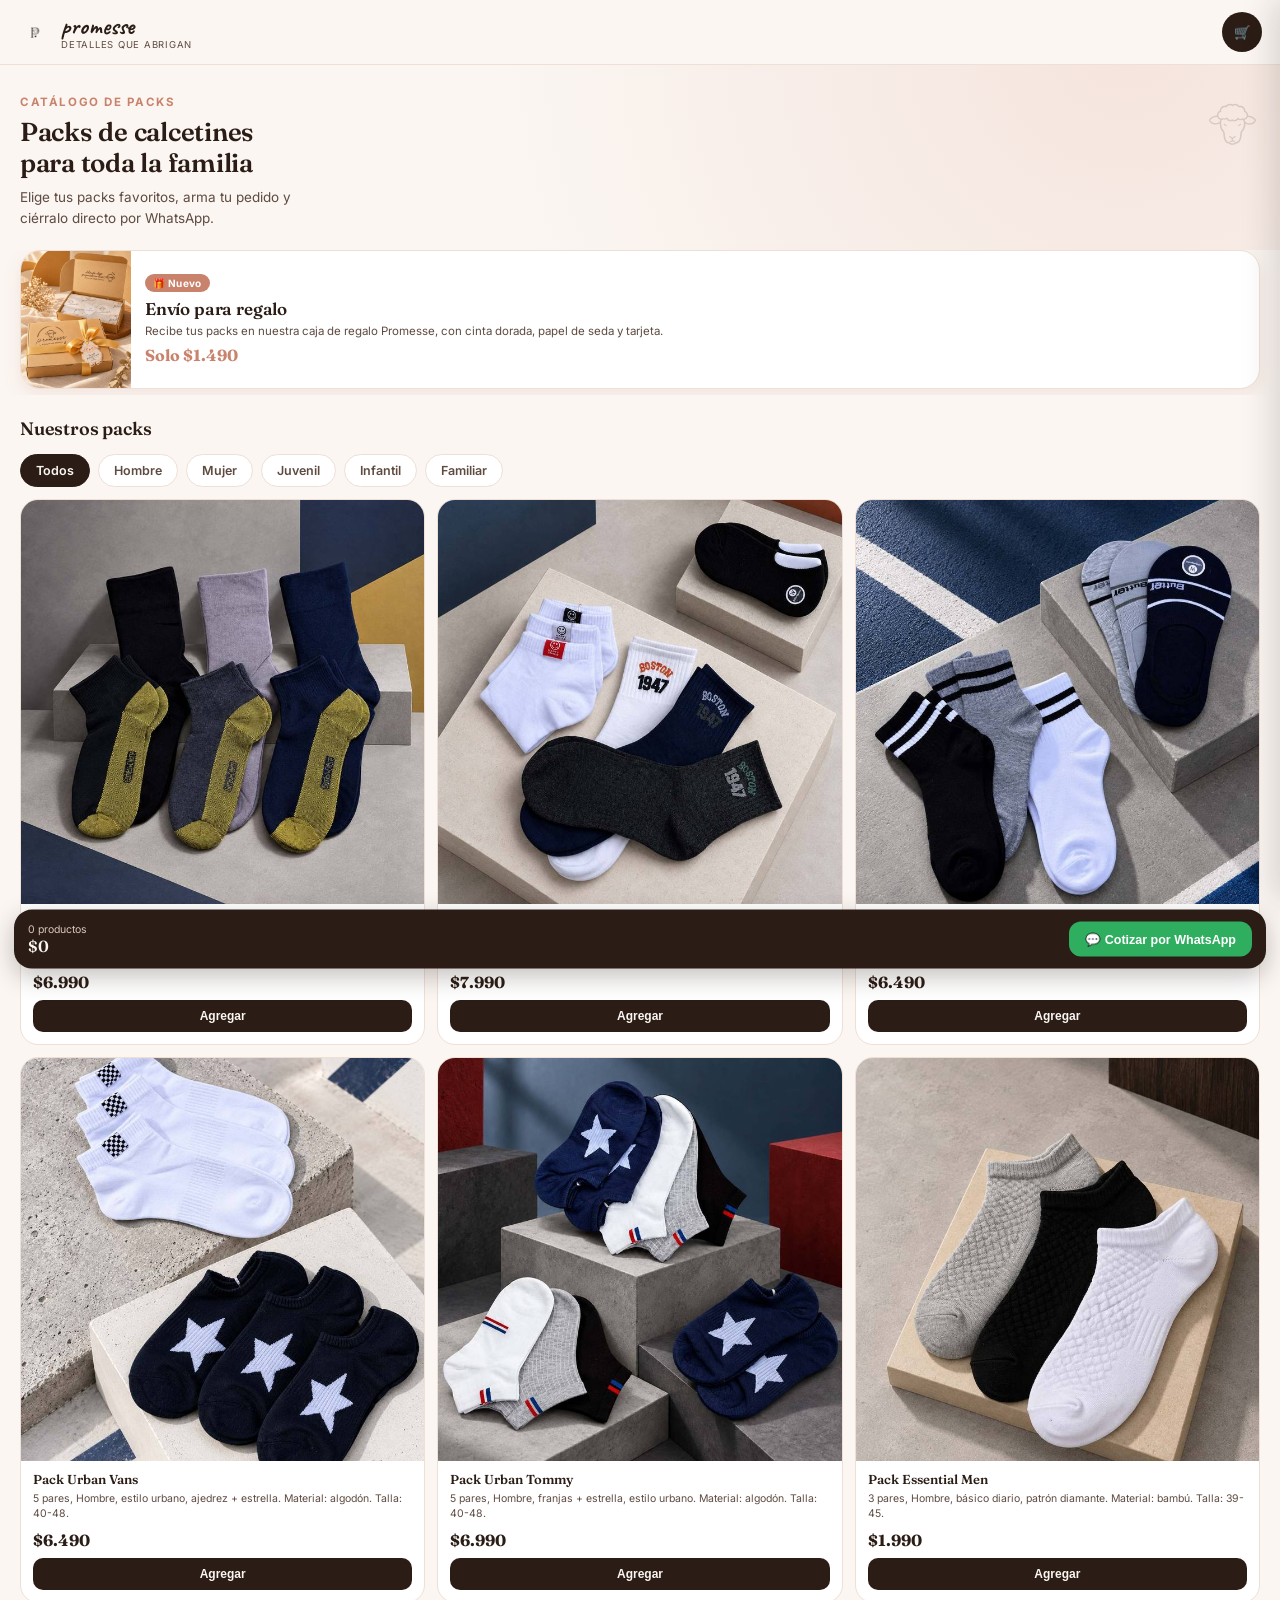
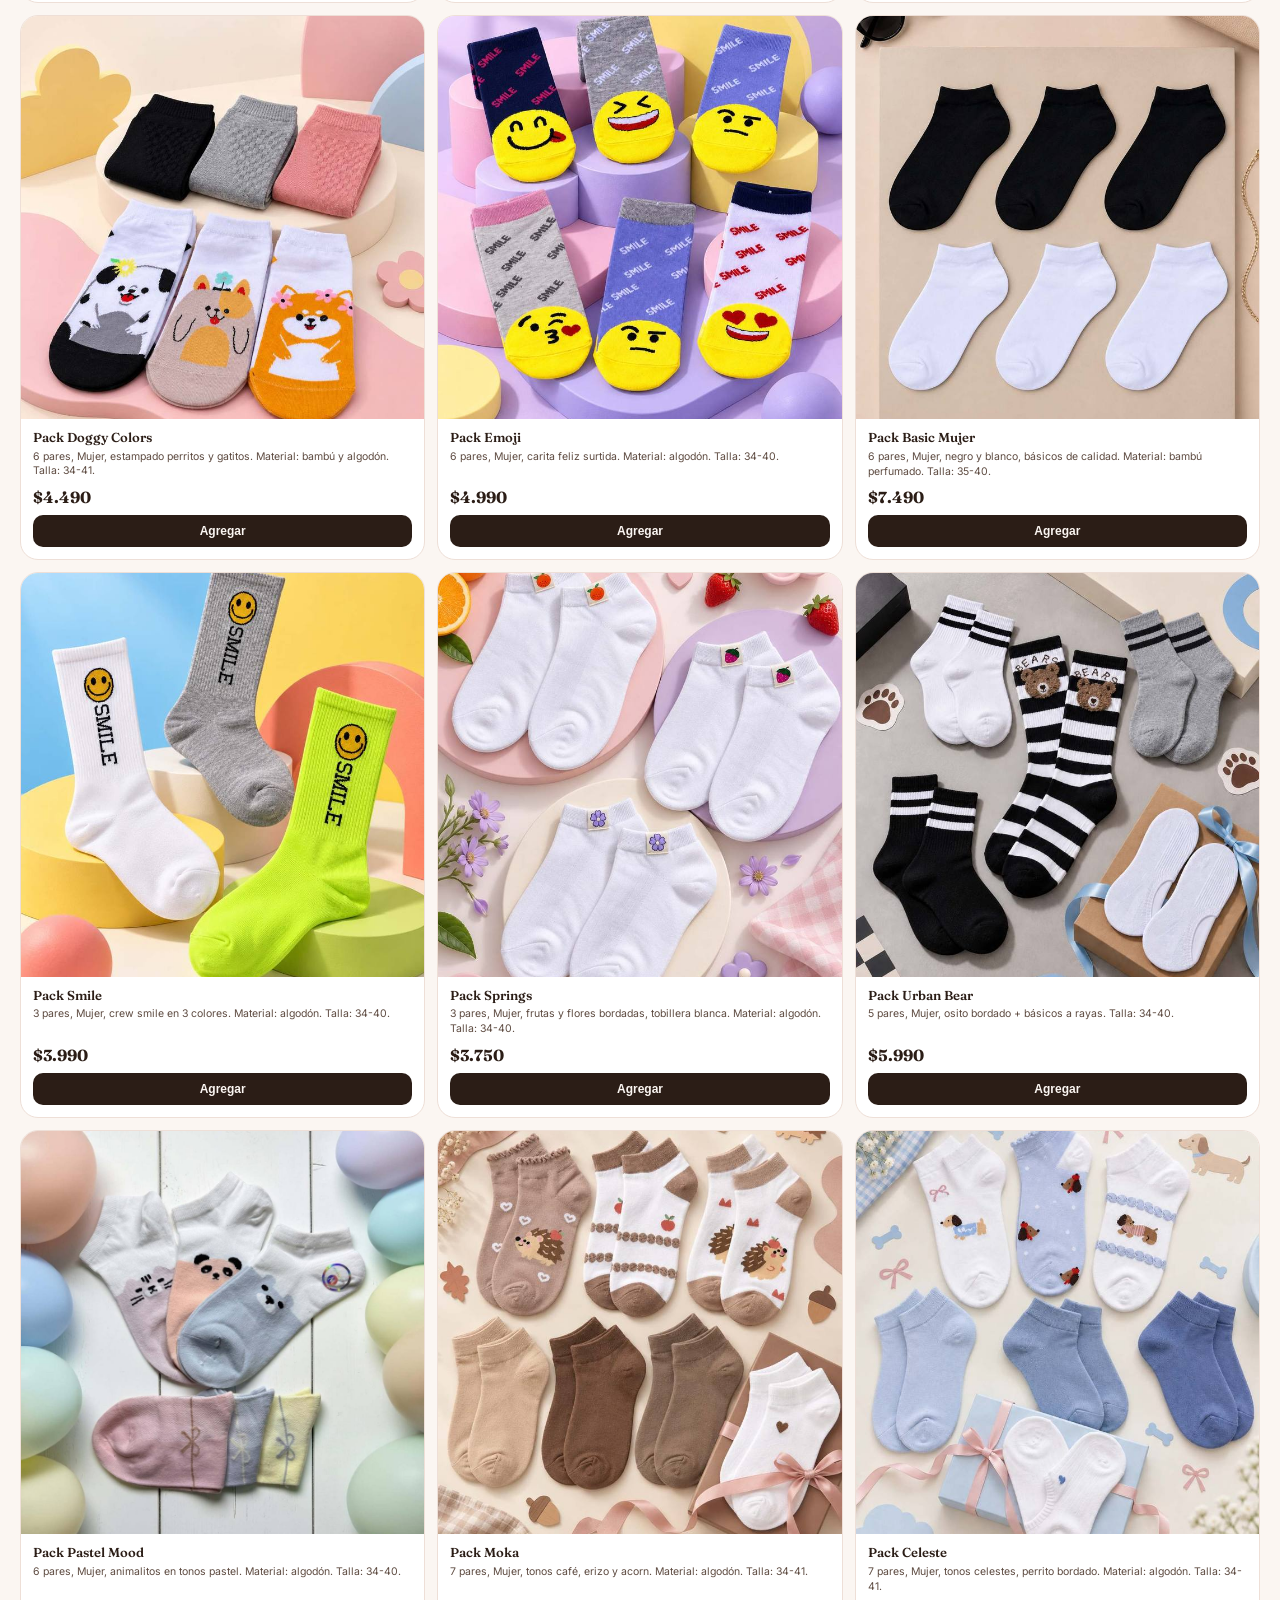
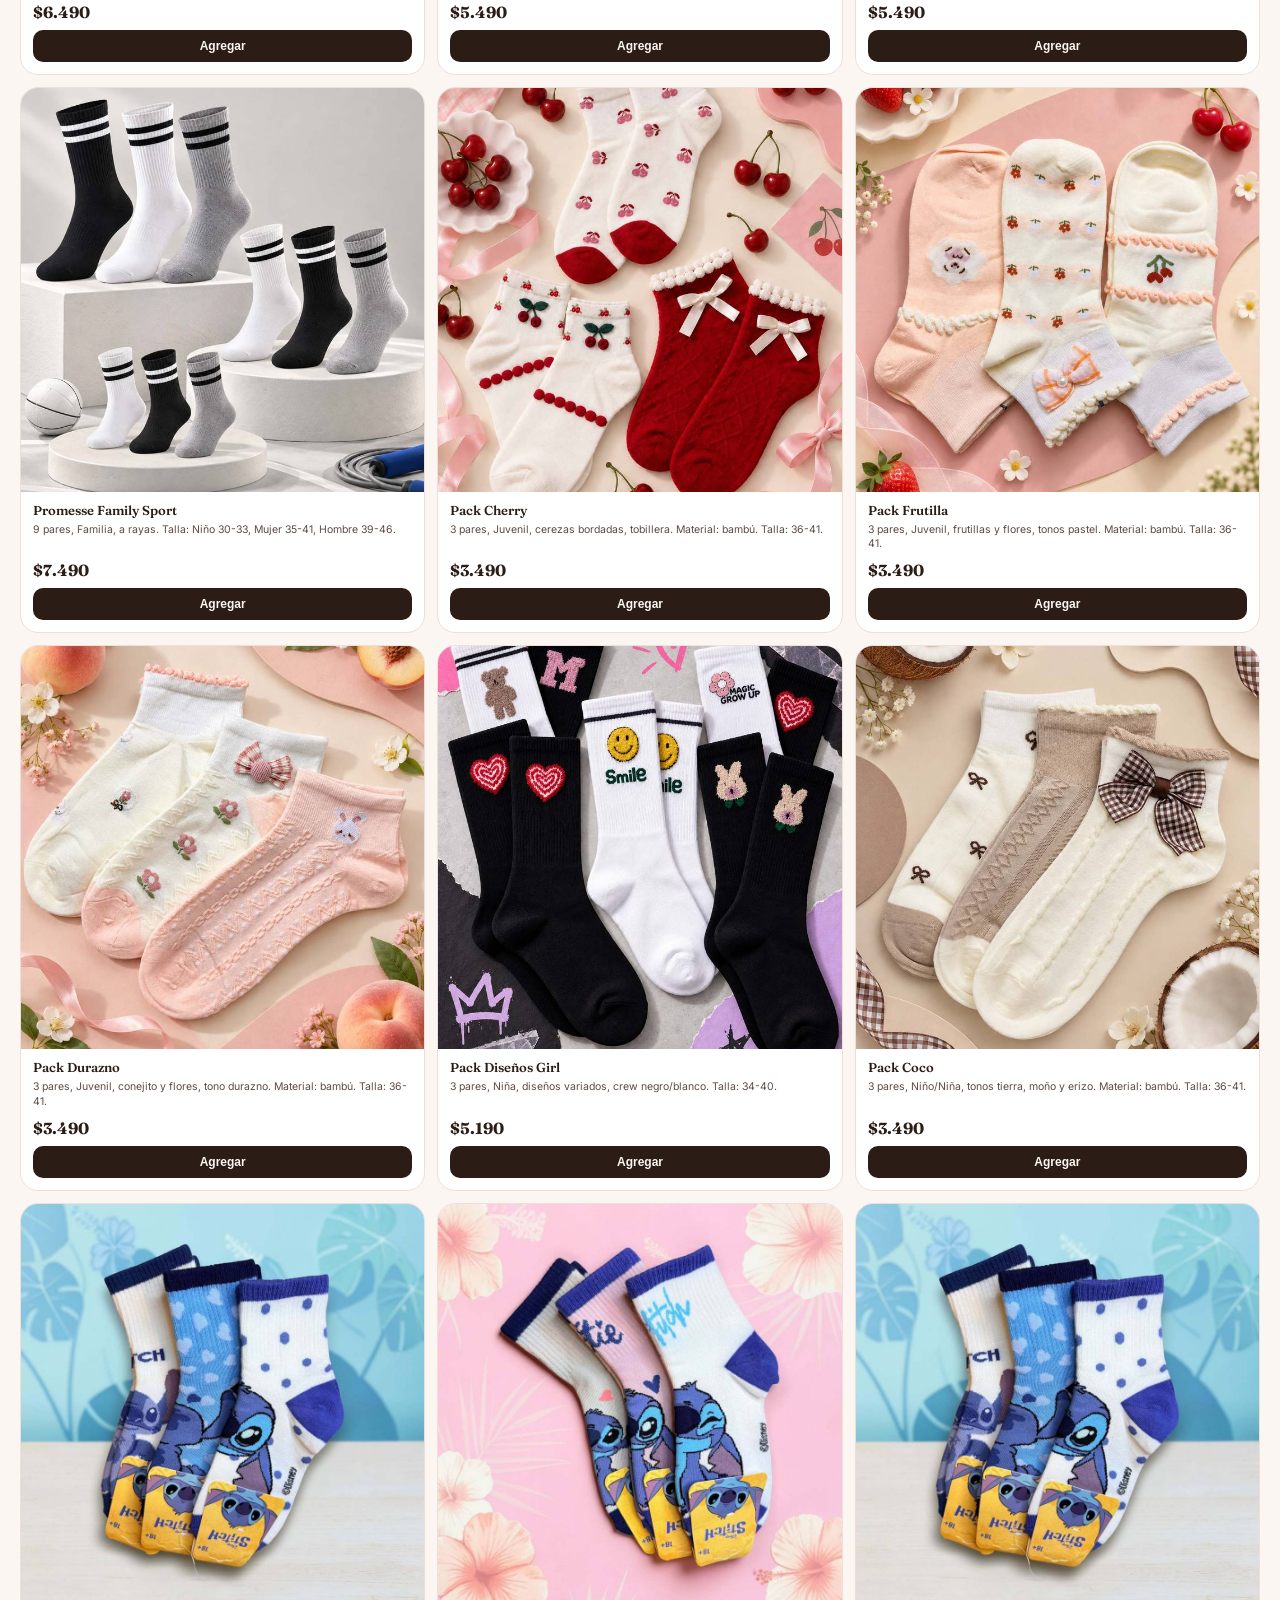
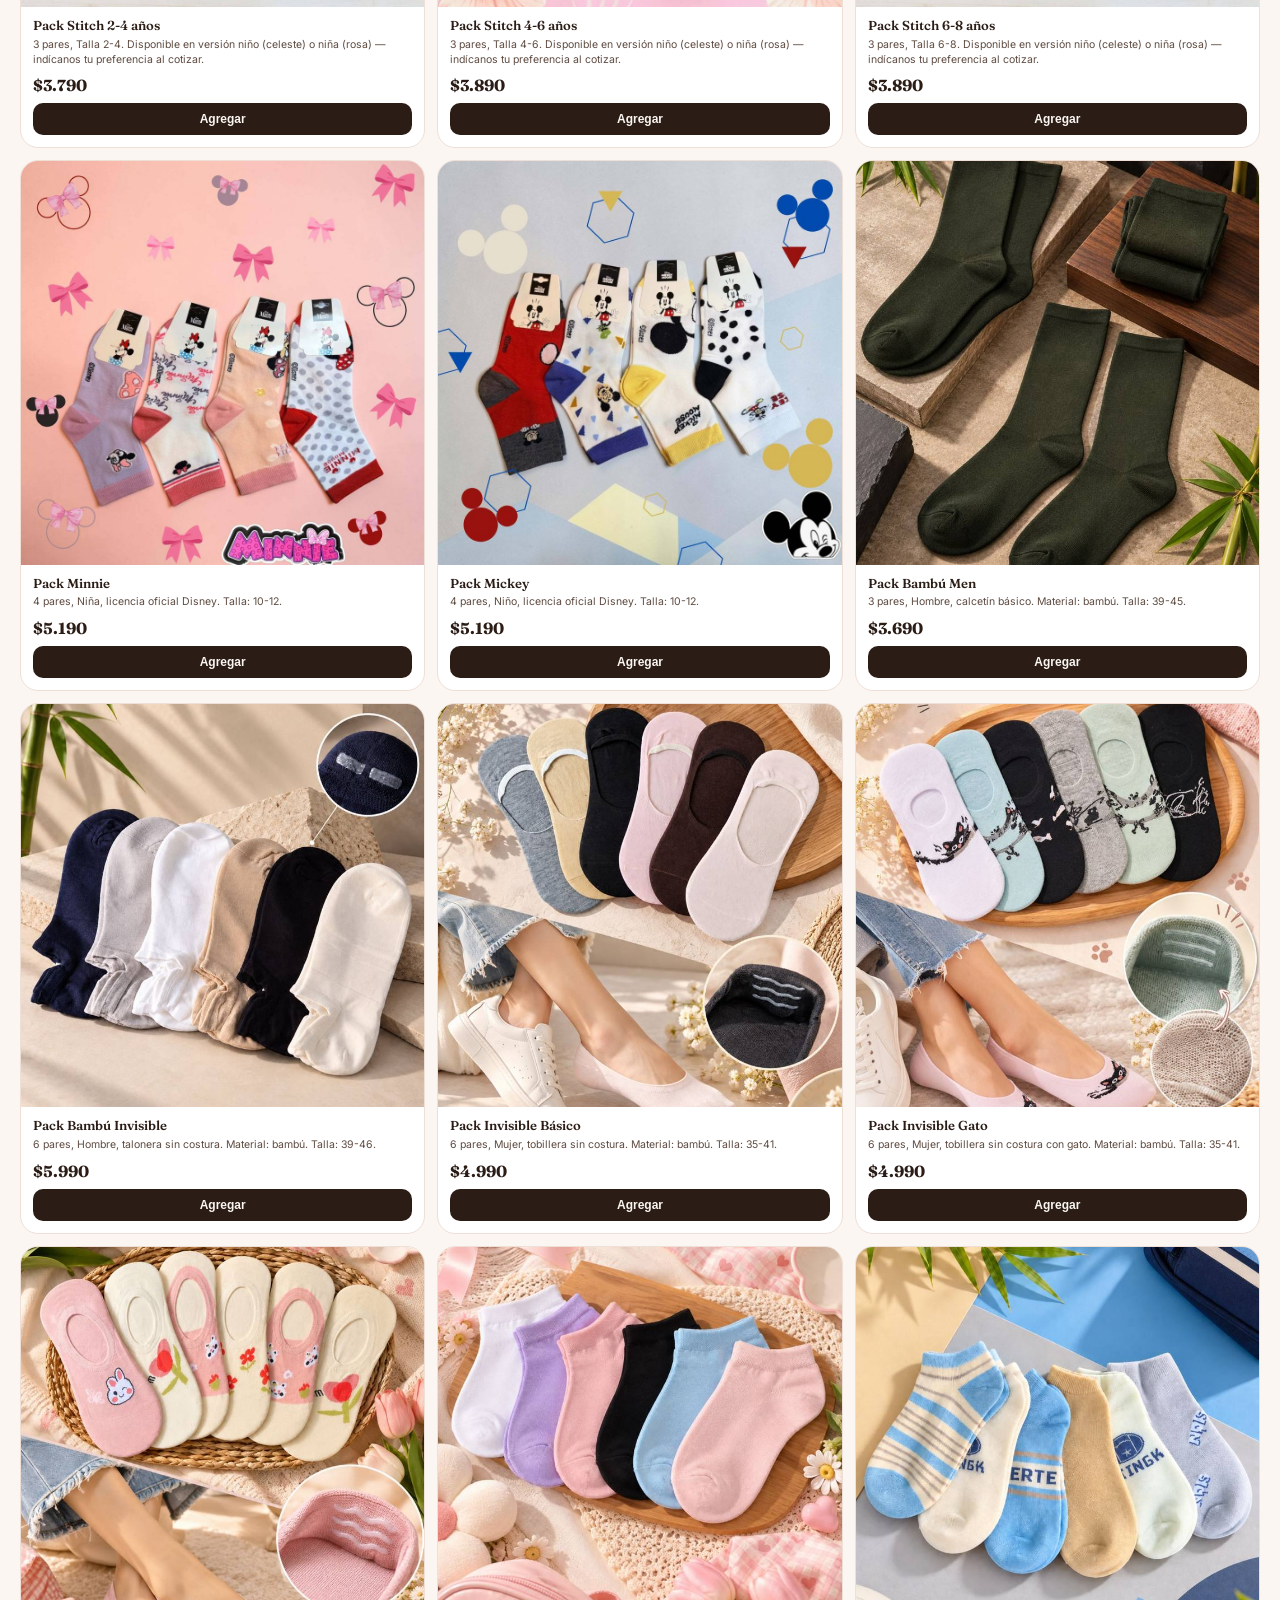
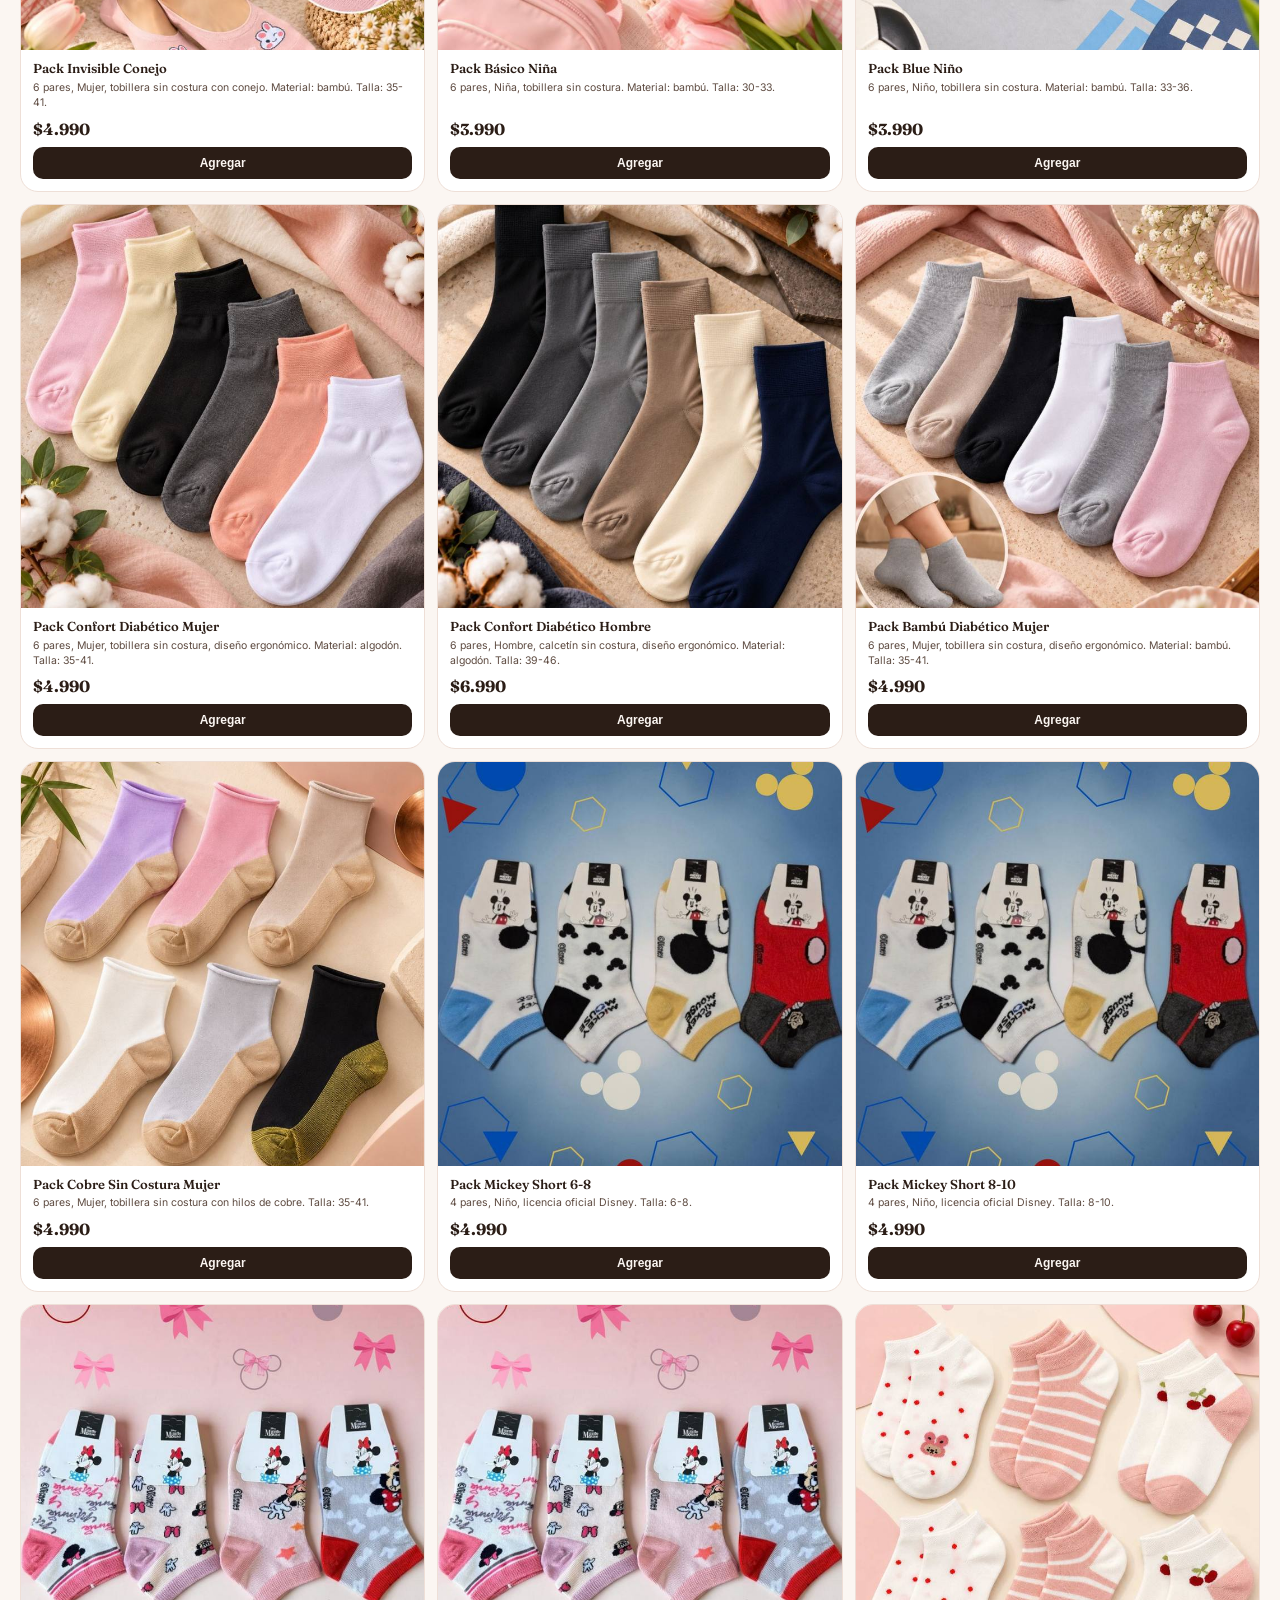
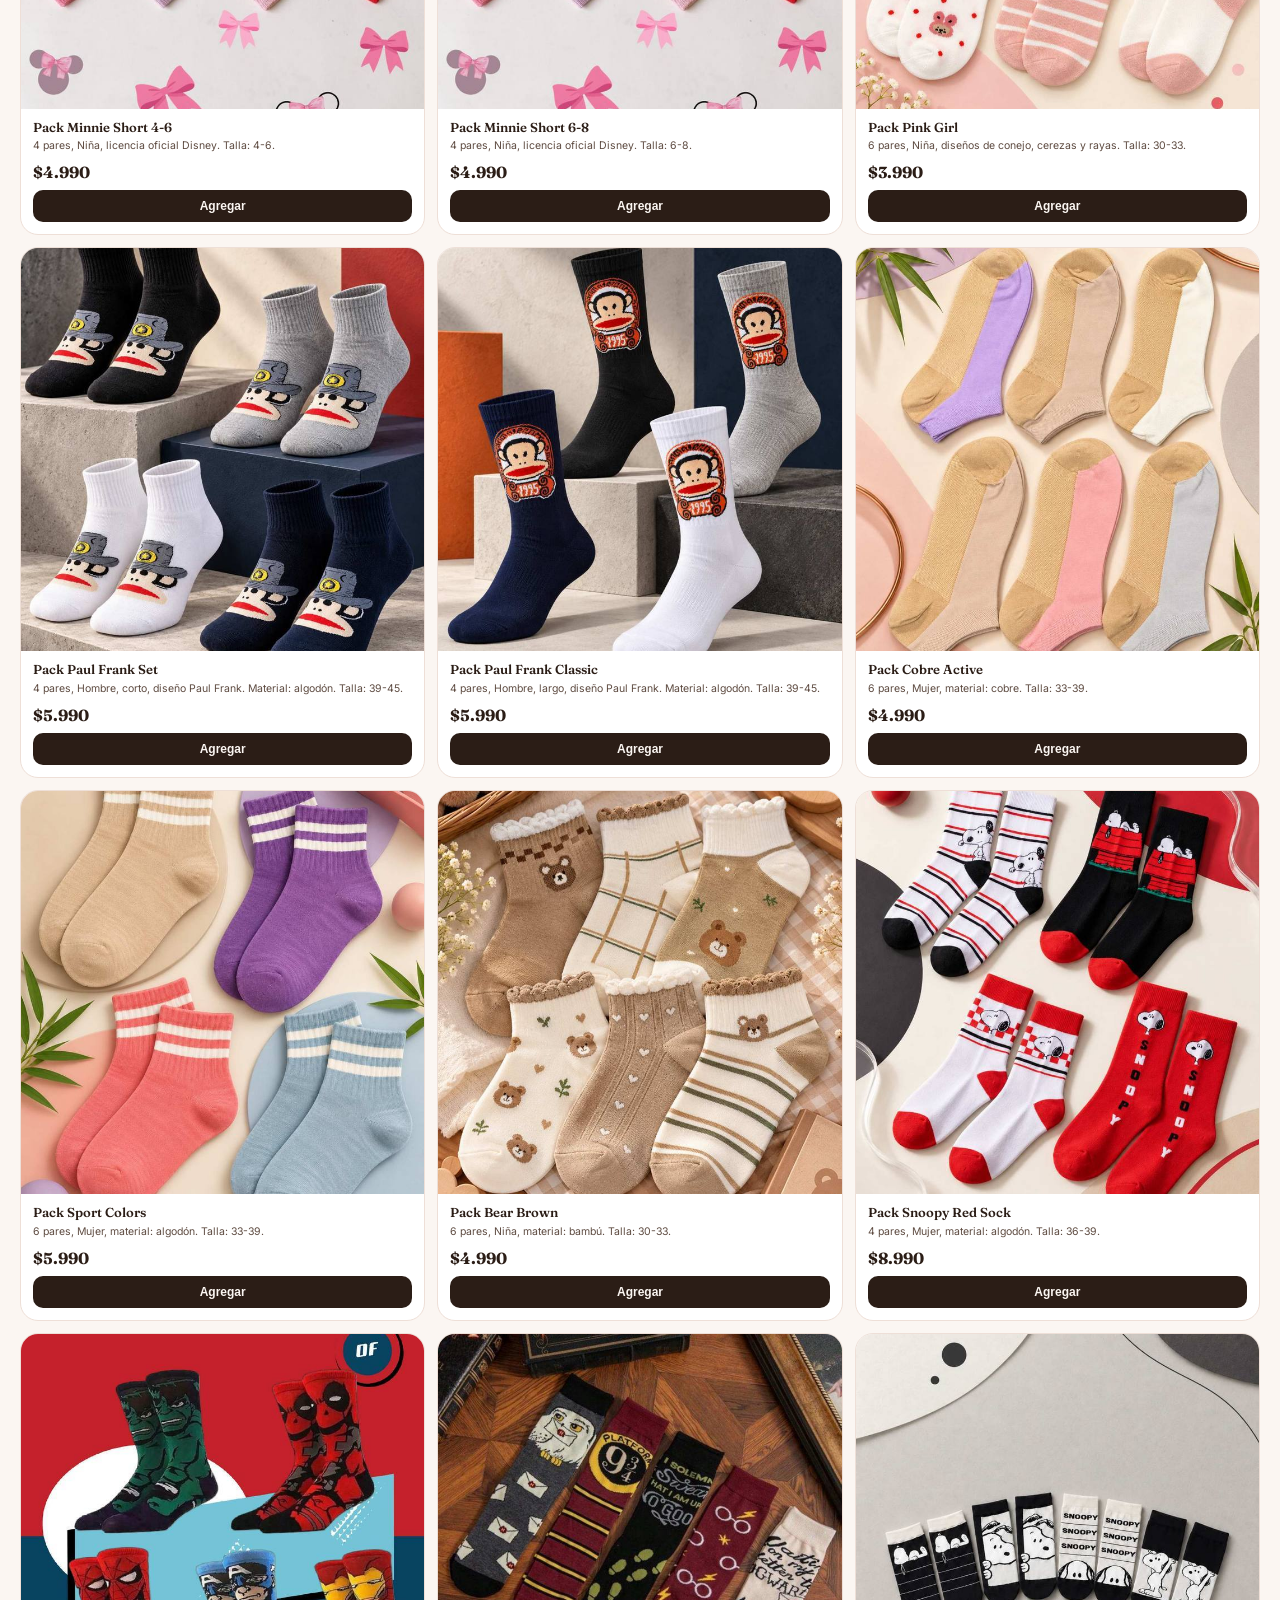
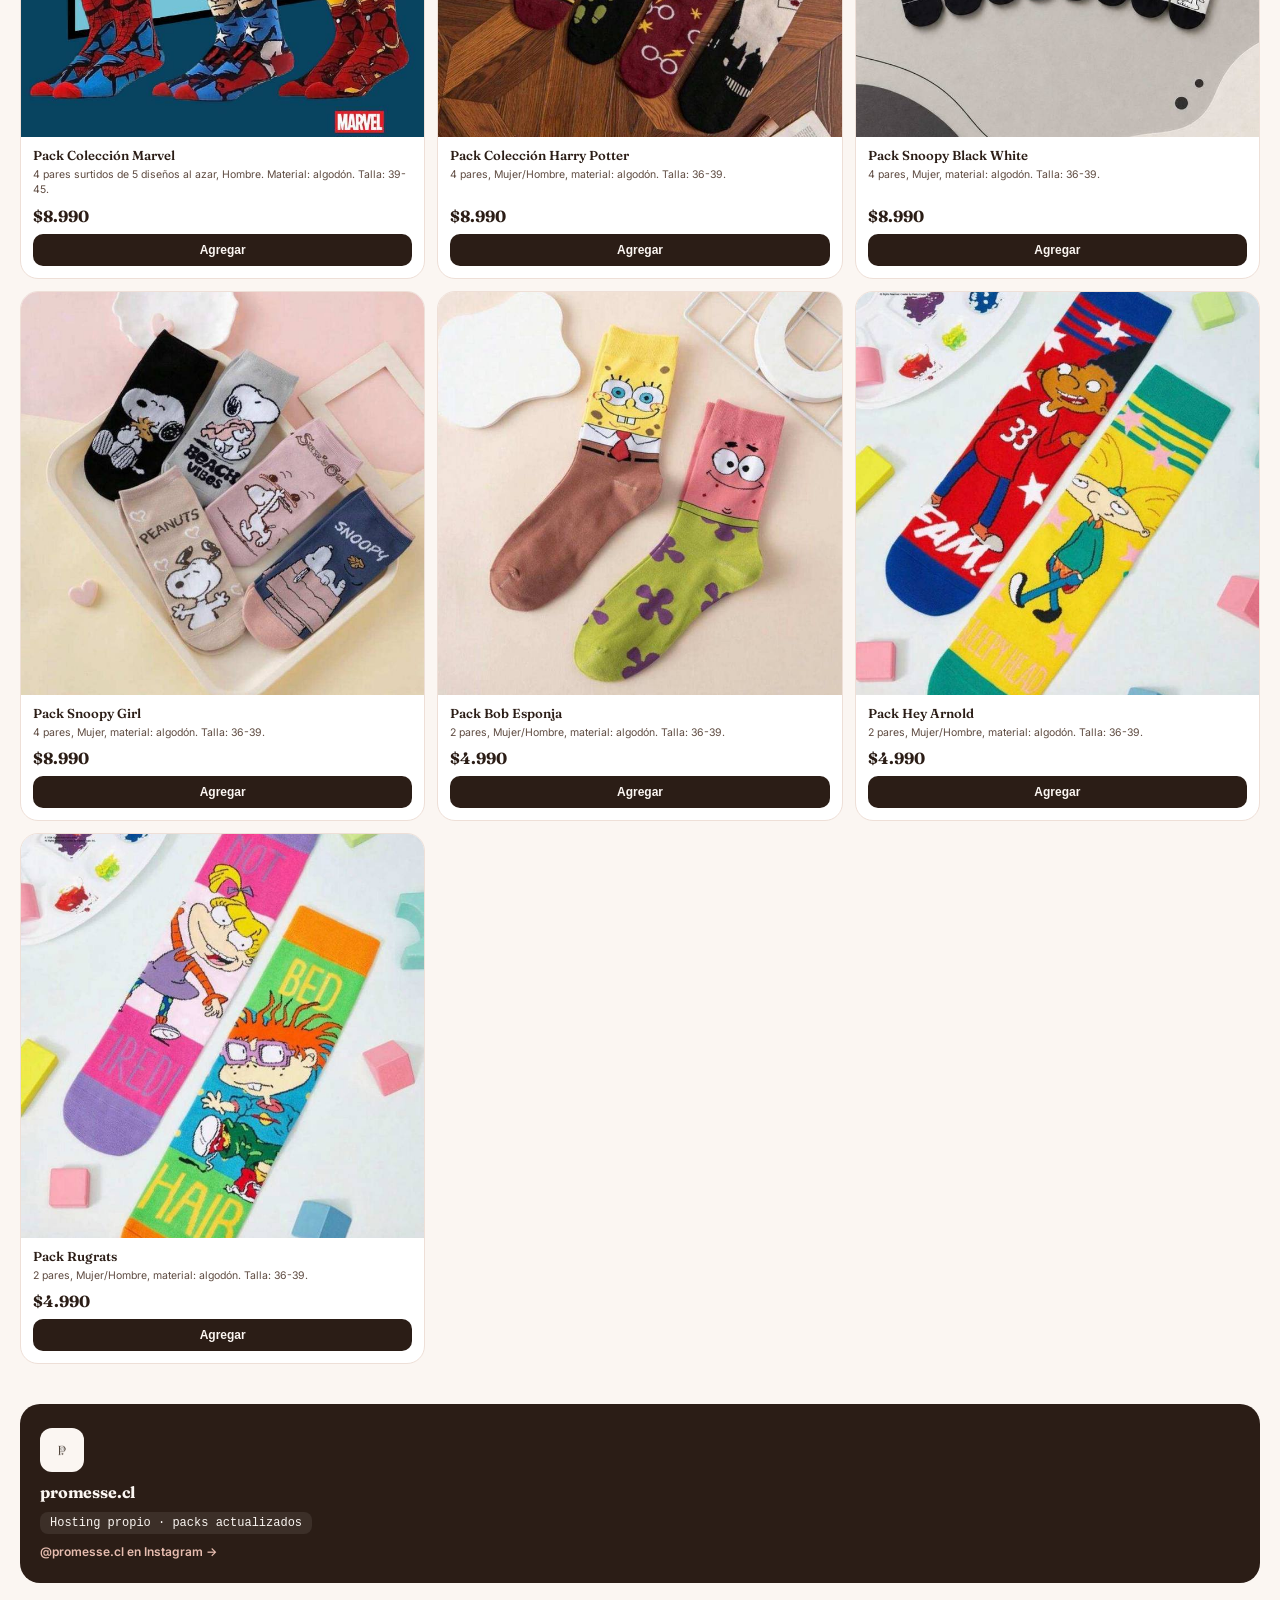
==== commit 81f85e9e: "Add files via upload" ====
--- a/index.html
+++ b/index.html
@@ -141,6 +141,30 @@
   .site-footer a{ color:var(--rose); font-size:12px; font-weight:600; text-decoration:none; }
 
   @media(min-width:480px){ .grid{ grid-template-columns:1fr 1fr 1fr; } }
+
+  .gift-banner{ margin:0 20px 6px; background:var(--card); border:1px solid var(--line); border-radius:20px; overflow:hidden; display:flex; gap:0; align-items:stretch; box-shadow:0 6px 18px rgba(201,131,108,0.14); }
+  .gift-banner img{ width:110px; height:auto; object-fit:cover; flex-shrink:0; }
+  .gb-text{ padding:12px 14px; display:flex; flex-direction:column; justify-content:center; }
+  .gb-tag{ align-self:flex-start; background:var(--rose-deep); color:#fff; font-size:10px; font-weight:700; padding:3px 8px; border-radius:20px; letter-spacing:0.04em; }
+  .gb-text h3{ font-size:17px; font-weight:600; margin-top:6px; }
+  .gb-text p{ font-size:11.5px; color:var(--ink-soft); line-height:1.45; margin-top:4px; }
+  .gb-price{ font-family:'Fraunces',serif; font-weight:700; font-size:16px; color:var(--rose-deep); margin-top:6px; }
+
+  .gift-overlay{ position:fixed; inset:0; background:rgba(43,29,22,0.55); display:none; align-items:center; justify-content:center; padding:20px; z-index:90; }
+  .gift-overlay.open{ display:flex; }
+  .gift-modal{ background:var(--paper); border-radius:22px; width:100%; max-width:340px; overflow:hidden; box-shadow:0 20px 50px rgba(0,0,0,0.25); }
+  .gift-modal img{ width:100%; height:240px; object-fit:cover; display:block; }
+  .gm-body{ padding:16px 18px 18px; text-align:center; }
+  .gm-body h3{ font-size:19px; font-weight:600; }
+  .gm-body p{ font-size:12.5px; color:var(--ink-soft); line-height:1.5; margin-top:6px; }
+  .gm-price{ font-family:'Fraunces',serif; font-weight:700; font-size:20px; color:var(--rose-deep); margin-top:8px; }
+  .gm-yes{ width:100%; margin-top:12px; background:var(--wa); color:#fff; border:none; padding:12px; border-radius:14px; font-size:14px; font-weight:700; cursor:pointer; }
+  .gm-no{ width:100%; margin-top:8px; background:none; color:var(--ink-soft); border:1px solid var(--line); padding:10px; border-radius:14px; font-size:13px; font-weight:600; cursor:pointer; }
+
+  .cart-gift{ display:flex; gap:10px; padding:12px 0; border-top:1px solid var(--line); margin-top:4px; align-items:center; }
+  .cart-gift img{ width:56px; height:56px; object-fit:cover; border-radius:10px; flex-shrink:0; }
+  .cg-info{ flex:1; }
+  .gift-toggle{ margin-top:6px; background:var(--ink); color:var(--paper); border:none; font-size:11.5px; font-weight:600; padding:6px 10px; border-radius:8px; cursor:pointer; }
 </style>
 </head>
 <body>
@@ -166,6 +190,16 @@
   <p>Elige tus packs favoritos, arma tu pedido y ciérralo directo por WhatsApp.</p>
 </section>
 
+<section class="gift-banner">
+  <img src="images/caja-regalo.jpg" alt="Caja de regalo Promesse">
+  <div class="gb-text">
+    <span class="gb-tag">🎁 Nuevo</span>
+    <h3>Envío para regalo</h3>
+    <p>Recibe tus packs en nuestra caja de regalo Promesse, con cinta dorada, papel de seda y tarjeta.</p>
+    <div class="gb-price">Solo $1.490</div>
+  </div>
+</section>
+
 <div class="section-head"><h2>Nuestros packs</h2></div>
 <div class="chips">
 <div class="chip active" data-f="all">Todos</div>
@@ -586,7 +620,134 @@
           <div class="p-price">$4.990</div>
           <button class="p-cta" onclick="addToCart('p40','Pack Minnie Short 6-8',4990,this)">Agregar</button>
         </div>
-      </div></div>
+      </div>
+      <div class="product-card" data-cat="infantil" data-name="Pack Pink Girl" data-price="3990">
+        <div class="swatch"><img src="images/pack-n42.jpg" alt="Pack Pink Girl" loading="lazy"></div>
+        <div class="p-info">
+          <div class="p-name">Pack Pink Girl</div>
+          <div class="p-desc">6 pares, Niña, diseños de conejo, cerezas y rayas. Talla: 30-33.</div>
+          <div class="p-price">$3.990</div>
+          <button class="p-cta" onclick="addToCart('n42','Pack Pink Girl',3990,this)">Agregar</button>
+        </div>
+      </div>
+      <div class="product-card" data-cat="hombre" data-name="Pack Paul Frank Set" data-price="5990">
+        <div class="swatch"><img src="images/pack-n43.jpg" alt="Pack Paul Frank Set" loading="lazy"></div>
+        <div class="p-info">
+          <div class="p-name">Pack Paul Frank Set</div>
+          <div class="p-desc">4 pares, Hombre, corto, diseño Paul Frank. Material: algodón. Talla: 39-45.</div>
+          <div class="p-price">$5.990</div>
+          <button class="p-cta" onclick="addToCart('n43','Pack Paul Frank Set',5990,this)">Agregar</button>
+        </div>
+      </div>
+      <div class="product-card" data-cat="hombre" data-name="Pack Paul Frank Classic" data-price="5990">
+        <div class="swatch"><img src="images/pack-n44.jpg" alt="Pack Paul Frank Classic" loading="lazy"></div>
+        <div class="p-info">
+          <div class="p-name">Pack Paul Frank Classic</div>
+          <div class="p-desc">4 pares, Hombre, largo, diseño Paul Frank. Material: algodón. Talla: 39-45.</div>
+          <div class="p-price">$5.990</div>
+          <button class="p-cta" onclick="addToCart('n44','Pack Paul Frank Classic',5990,this)">Agregar</button>
+        </div>
+      </div>
+      <div class="product-card" data-cat="mujer" data-name="Pack Cobre Active" data-price="4990">
+        <div class="swatch"><img src="images/pack-n45.jpg" alt="Pack Cobre Active" loading="lazy"></div>
+        <div class="p-info">
+          <div class="p-name">Pack Cobre Active</div>
+          <div class="p-desc">6 pares, Mujer, material: cobre. Talla: 33-39.</div>
+          <div class="p-price">$4.990</div>
+          <button class="p-cta" onclick="addToCart('n45','Pack Cobre Active',4990,this)">Agregar</button>
+        </div>
+      </div>
+      <div class="product-card" data-cat="mujer" data-name="Pack Sport Colors" data-price="5990">
+        <div class="swatch"><img src="images/pack-n46.jpg" alt="Pack Sport Colors" loading="lazy"></div>
+        <div class="p-info">
+          <div class="p-name">Pack Sport Colors</div>
+          <div class="p-desc">6 pares, Mujer, material: algodón. Talla: 33-39.</div>
+          <div class="p-price">$5.990</div>
+          <button class="p-cta" onclick="addToCart('n46','Pack Sport Colors',5990,this)">Agregar</button>
+        </div>
+      </div>
+      <div class="product-card" data-cat="infantil" data-name="Pack Bear Brown" data-price="4990">
+        <div class="swatch"><img src="images/pack-n47.jpg" alt="Pack Bear Brown" loading="lazy"></div>
+        <div class="p-info">
+          <div class="p-name">Pack Bear Brown</div>
+          <div class="p-desc">6 pares, Niña, material: bambú. Talla: 30-33.</div>
+          <div class="p-price">$4.990</div>
+          <button class="p-cta" onclick="addToCart('n47','Pack Bear Brown',4990,this)">Agregar</button>
+        </div>
+      </div>
+      <div class="product-card" data-cat="mujer" data-name="Pack Snoopy Red Sock" data-price="8990">
+        <div class="swatch"><img src="images/pack-n48.jpg" alt="Pack Snoopy Red Sock" loading="lazy"></div>
+        <div class="p-info">
+          <div class="p-name">Pack Snoopy Red Sock</div>
+          <div class="p-desc">4 pares, Mujer, material: algodón. Talla: 36-39.</div>
+          <div class="p-price">$8.990</div>
+          <button class="p-cta" onclick="addToCart('n48','Pack Snoopy Red Sock',8990,this)">Agregar</button>
+        </div>
+      </div>
+      <div class="product-card" data-cat="hombre" data-name="Pack Colección Marvel" data-price="8990">
+        <div class="swatch"><img src="images/pack-n49.jpg" alt="Pack Colección Marvel" loading="lazy"></div>
+        <div class="p-info">
+          <div class="p-name">Pack Colección Marvel</div>
+          <div class="p-desc">4 pares surtidos de 5 diseños al azar, Hombre. Material: algodón. Talla: 39-45.</div>
+          <div class="p-price">$8.990</div>
+          <button class="p-cta" onclick="addToCart('n49','Pack Colección Marvel',8990,this)">Agregar</button>
+        </div>
+      </div>
+      <div class="product-card" data-cat="familiar" data-name="Pack Colección Harry Potter" data-price="8990">
+        <div class="swatch"><img src="images/pack-n50.jpg" alt="Pack Colección Harry Potter" loading="lazy"></div>
+        <div class="p-info">
+          <div class="p-name">Pack Colección Harry Potter</div>
+          <div class="p-desc">4 pares, Mujer/Hombre, material: algodón. Talla: 36-39.</div>
+          <div class="p-price">$8.990</div>
+          <button class="p-cta" onclick="addToCart('n50','Pack Colección Harry Potter',8990,this)">Agregar</button>
+        </div>
+      </div>
+      <div class="product-card" data-cat="mujer" data-name="Pack Snoopy Black White" data-price="8990">
+        <div class="swatch"><img src="images/pack-n51.jpg" alt="Pack Snoopy Black White" loading="lazy"></div>
+        <div class="p-info">
+          <div class="p-name">Pack Snoopy Black White</div>
+          <div class="p-desc">4 pares, Mujer, material: algodón. Talla: 36-39.</div>
+          <div class="p-price">$8.990</div>
+          <button class="p-cta" onclick="addToCart('n51','Pack Snoopy Black White',8990,this)">Agregar</button>
+        </div>
+      </div>
+      <div class="product-card" data-cat="mujer" data-name="Pack Snoopy Girl" data-price="8990">
+        <div class="swatch"><img src="images/pack-n52.jpg" alt="Pack Snoopy Girl" loading="lazy"></div>
+        <div class="p-info">
+          <div class="p-name">Pack Snoopy Girl</div>
+          <div class="p-desc">4 pares, Mujer, material: algodón. Talla: 36-39.</div>
+          <div class="p-price">$8.990</div>
+          <button class="p-cta" onclick="addToCart('n52','Pack Snoopy Girl',8990,this)">Agregar</button>
+        </div>
+      </div>
+      <div class="product-card" data-cat="familiar" data-name="Pack Bob Esponja" data-price="4990">
+        <div class="swatch"><img src="images/pack-n53.jpg" alt="Pack Bob Esponja" loading="lazy"></div>
+        <div class="p-info">
+          <div class="p-name">Pack Bob Esponja</div>
+          <div class="p-desc">2 pares, Mujer/Hombre, material: algodón. Talla: 36-39.</div>
+          <div class="p-price">$4.990</div>
+          <button class="p-cta" onclick="addToCart('n53','Pack Bob Esponja',4990,this)">Agregar</button>
+        </div>
+      </div>
+      <div class="product-card" data-cat="familiar" data-name="Pack Hey Arnold" data-price="4990">
+        <div class="swatch"><img src="images/pack-n54.jpg" alt="Pack Hey Arnold" loading="lazy"></div>
+        <div class="p-info">
+          <div class="p-name">Pack Hey Arnold</div>
+          <div class="p-desc">2 pares, Mujer/Hombre, material: algodón. Talla: 36-39.</div>
+          <div class="p-price">$4.990</div>
+          <button class="p-cta" onclick="addToCart('n54','Pack Hey Arnold',4990,this)">Agregar</button>
+        </div>
+      </div>
+      <div class="product-card" data-cat="familiar" data-name="Pack Rugrats" data-price="4990">
+        <div class="swatch"><img src="images/pack-n55.jpg" alt="Pack Rugrats" loading="lazy"></div>
+        <div class="p-info">
+          <div class="p-name">Pack Rugrats</div>
+          <div class="p-desc">2 pares, Mujer/Hombre, material: algodón. Talla: 36-39.</div>
+          <div class="p-price">$4.990</div>
+          <button class="p-cta" onclick="addToCart('n55','Pack Rugrats',4990,this)">Agregar</button>
+        </div>
+      </div>
+</div>
 
 <div class="site-footer">
   <img src="images/monogram.png" alt="Promesse">
@@ -712,5 +873,126 @@
   renderCart();
 </script>
 
+<div class="gift-overlay" id="giftOverlay">
+  <div class="gift-modal" role="dialog" aria-modal="true">
+    <img src="images/caja-regalo.jpg" alt="Caja de regalo Promesse">
+    <div class="gm-body">
+      <h3>¿Envío para regalo?</h3>
+      <p>Tu pack llega en nuestra caja de regalo Promesse, con cinta dorada, papel de seda y tarjeta.</p>
+      <div class="gm-price">+$1.490</div>
+      <button class="gm-yes" onclick="answerGift(true)">🎁 Sí, para regalo</button>
+      <button class="gm-no" onclick="answerGift(false)">No, gracias</button>
+    </div>
+  </div>
+</div>
+
+<script>
+  // Caja de regalo: precio y estado. Cambia GIFT_PRICE aquí si cambia el valor.
+  const GIFT_PRICE = 1490;
+  let giftBox = null;       // null = aún no preguntado, true/false = decidido
+  let pendingAdd = null;
+
+  function cartSubtotal(){ return Object.values(cart).reduce((s,i)=>s+i.qty*i.price,0); }
+  function cartTotal(){ return cartSubtotal() + (giftBox ? GIFT_PRICE : 0); }
+
+  function commitAdd(id, name, price, btn){
+    if(!cart[id]) cart[id] = {name, price, qty:0};
+    cart[id].qty += 1;
+    renderCart(); updateCartBadge();
+    if(btn){
+      btn.classList.add('added');
+      const original = btn.textContent;
+      btn.textContent = '✓ Agregado';
+      setTimeout(()=>{ btn.classList.remove('added'); btn.textContent = original; }, 1100);
+    }
+  }
+
+  function addToCart(id, name, price, btn){
+    if(giftBox === null){
+      pendingAdd = {id, name, price, btn};
+      document.getElementById('giftOverlay').classList.add('open');
+      return;
+    }
+    commitAdd(id, name, price, btn);
+  }
+
+  function answerGift(yes){
+    giftBox = yes;
+    document.getElementById('giftOverlay').classList.remove('open');
+    if(pendingAdd){
+      const p = pendingAdd; pendingAdd = null;
+      commitAdd(p.id, p.name, p.price, p.btn);
+    } else { renderCart(); updateCartBadge(); }
+  }
+
+  function toggleGift(){ giftBox = !giftBox; renderCart(); updateCartBadge(); }
+
+  function updateCartBadge(){
+    const c = cartCount();
+    const badge = document.getElementById('cartCount');
+    badge.textContent = c; badge.style.display = c > 0 ? 'flex' : 'none';
+    const bar = document.getElementById('stickyBar');
+    if(c > 0){
+      bar.classList.add('show');
+      document.getElementById('sbCount').textContent = c + (c===1 ? ' producto' : ' productos') + (giftBox ? ' + regalo' : '');
+      document.getElementById('sbTotal').textContent = money(cartTotal());
+    } else { bar.classList.remove('show'); }
+  }
+
+  function renderCart(){
+    const wrap = document.getElementById('cartItems');
+    const ids = Object.keys(cart);
+    if(ids.length === 0){
+      wrap.innerHTML = '<div class="cart-empty"><img src="images/sheep-icon.png" alt=""><div>Tu carrito está vacío.<br>Agrega packs del catálogo.</div></div>';
+    } else {
+      let html = ids.map(id=>{
+        const it = cart[id];
+        return `<div class="cart-item">
+          <div class="ci-info">
+            <div class="ci-name">${it.name}</div>
+            <div class="ci-price">${money(it.price)} c/u</div>
+            <div class="qty-control">
+              <button onclick="changeQty('${id}',-1)">−</button><span>${it.qty}</span><button onclick="changeQty('${id}',1)">+</button>
+            </div>
+          </div>
+          <div class="ci-right">
+            <div style="font-weight:700; font-size:13px;">${money(it.price*it.qty)}</div>
+            <button class="ci-remove" onclick="removeItem('${id}')">quitar</button>
+          </div>
+        </div>`;
+      }).join('');
+      html += `<div class="cart-gift">
+        <img src="images/caja-regalo.jpg" alt="Caja de regalo">
+        <div class="cg-info">
+          <div class="ci-name">🎁 Envío para regalo</div>
+          <div class="ci-price">${giftBox ? 'Incluido' : 'No incluido'} · ${money(GIFT_PRICE)}</div>
+          <button class="gift-toggle" onclick="toggleGift()">${giftBox ? 'Quitar caja de regalo' : 'Agregar caja de regalo'}</button>
+        </div>
+      </div>`;
+      wrap.innerHTML = html;
+    }
+    document.getElementById('cartTotal').textContent = money(cartTotal());
+  }
+
+  function doCheckout(){
+    const ids = Object.keys(cart);
+    if(ids.length === 0){ alert('Tu carrito está vacío. Agrega productos antes de continuar.'); return; }
+    const lines = ['Hola! Quiero hacer este pedido:', ''];
+    ids.forEach(id=>{ const it = cart[id]; lines.push(`• ${it.name} — Cant: ${it.qty} — ${money(it.price*it.qty)}`); });
+    lines.push('');
+    lines.push(giftBox ? `🎁 Caja de regalo: SÍ (+${money(GIFT_PRICE)})` : '🎁 Caja de regalo: NO');
+    lines.push(`Total: ${money(cartTotal())}`);
+    window.open(`https://wa.me/${WA_NUMBER}?text=${encodeURIComponent(lines.join('\n'))}`, '_blank');
+  }
+
+  // Reemplazar botones de checkout para quitar listeners del script anterior
+  ['checkoutBtn','stickyCheckoutBtn'].forEach(id=>{
+    const old = document.getElementById(id);
+    const fresh = old.cloneNode(true);
+    old.parentNode.replaceChild(fresh, old);
+    fresh.addEventListener('click', doCheckout);
+  });
+</script>
+
 </body>
 </html>
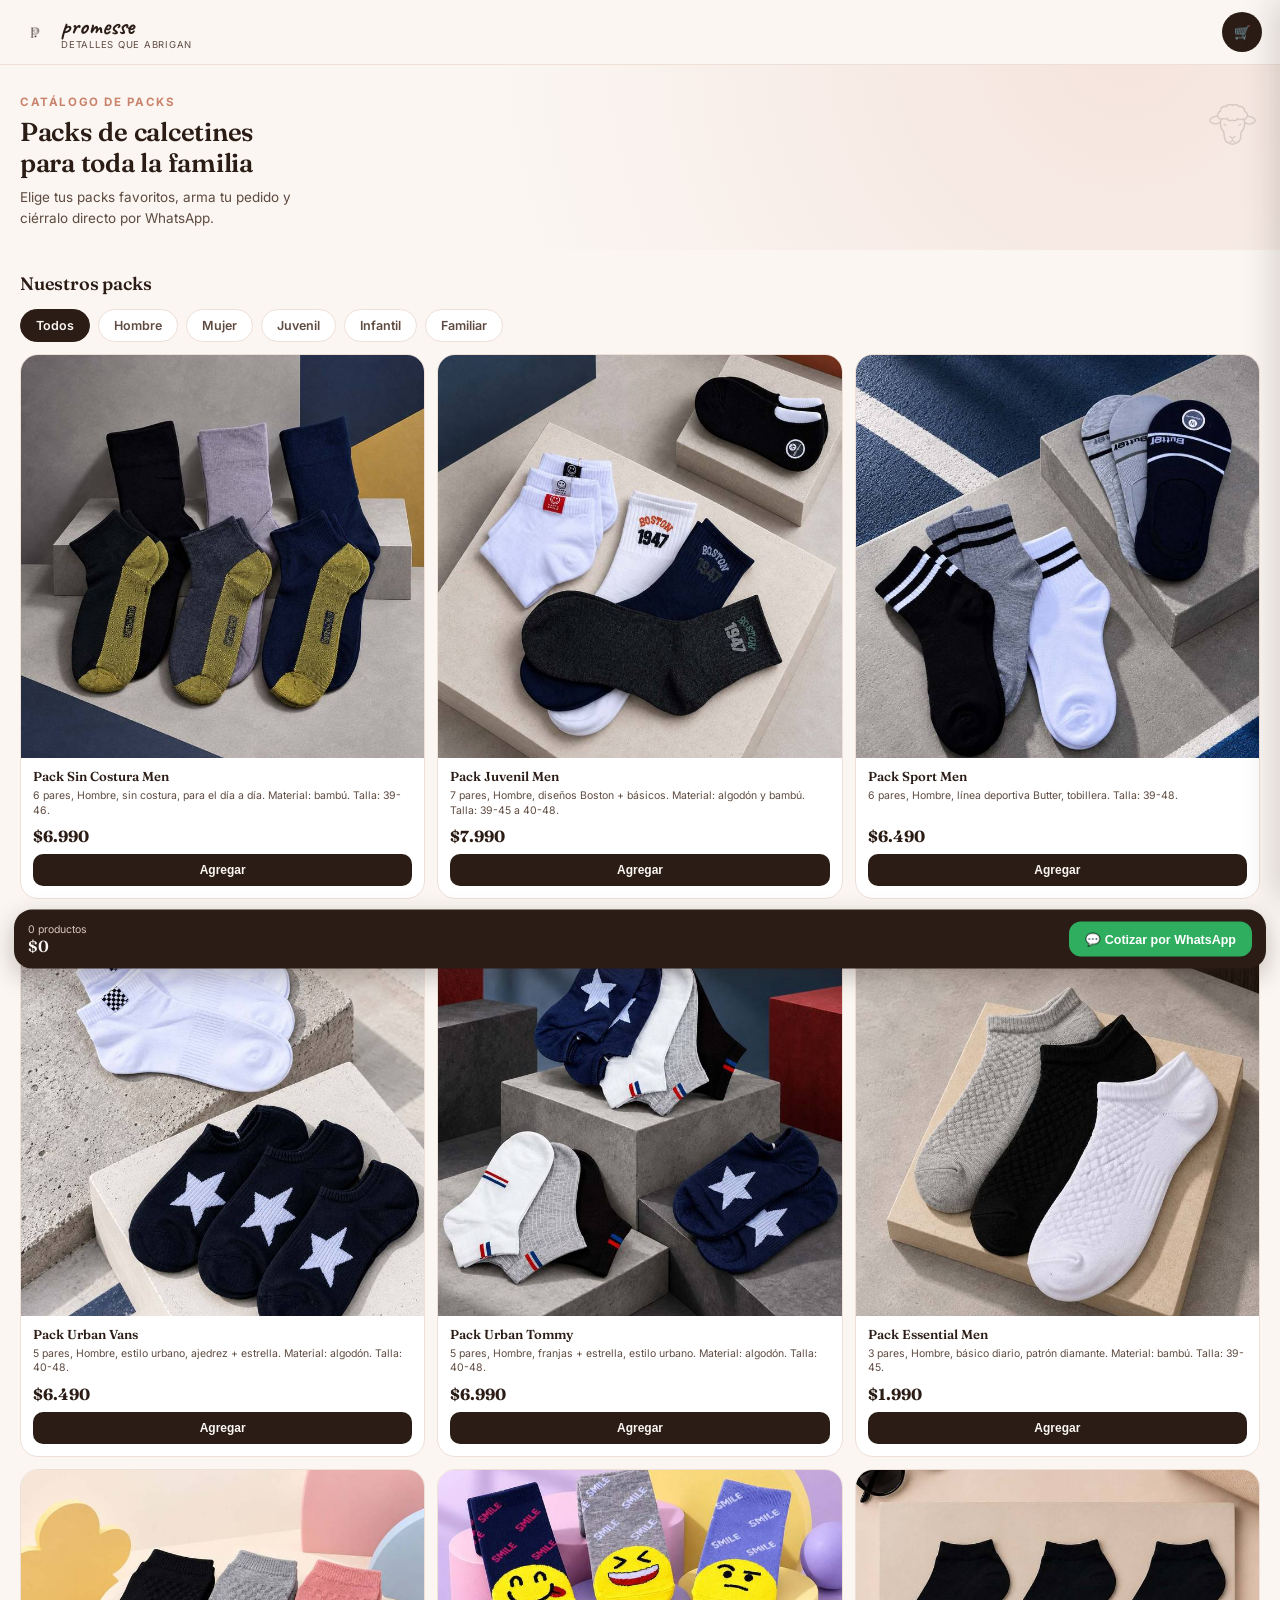
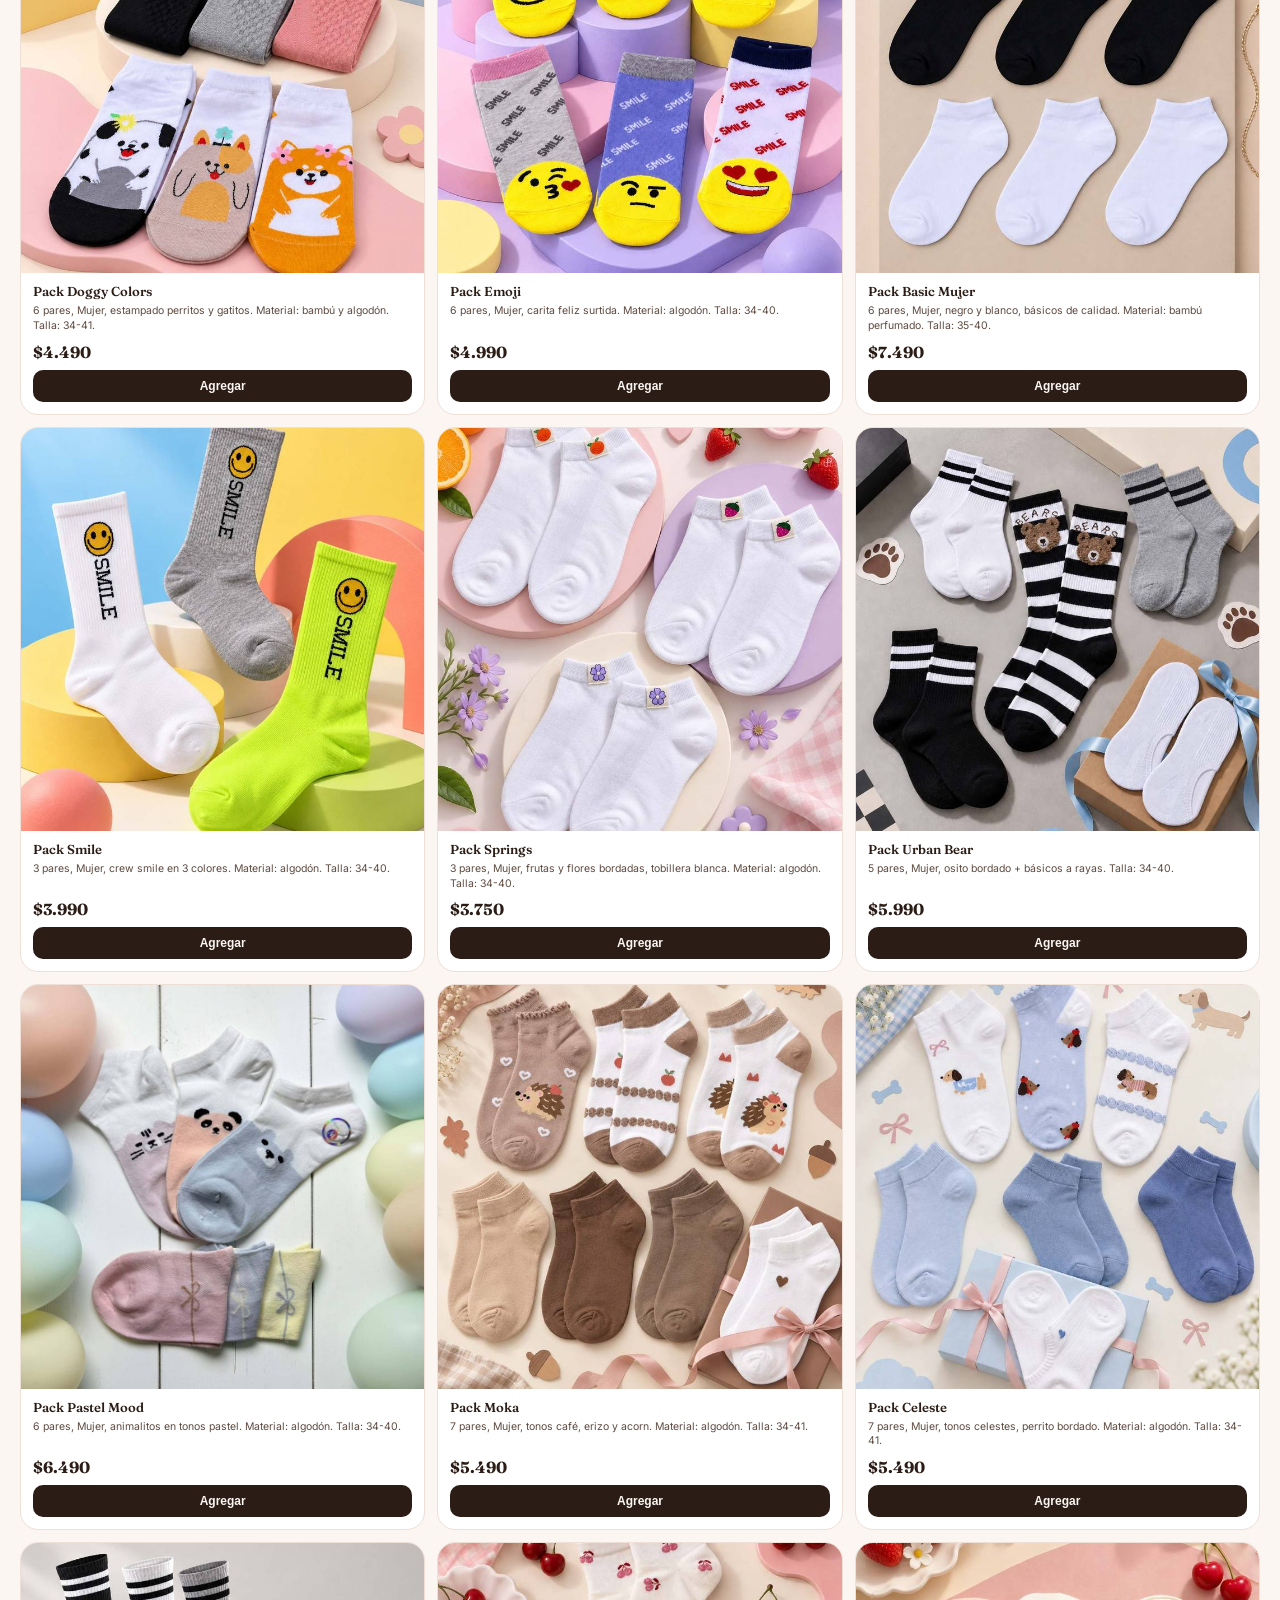
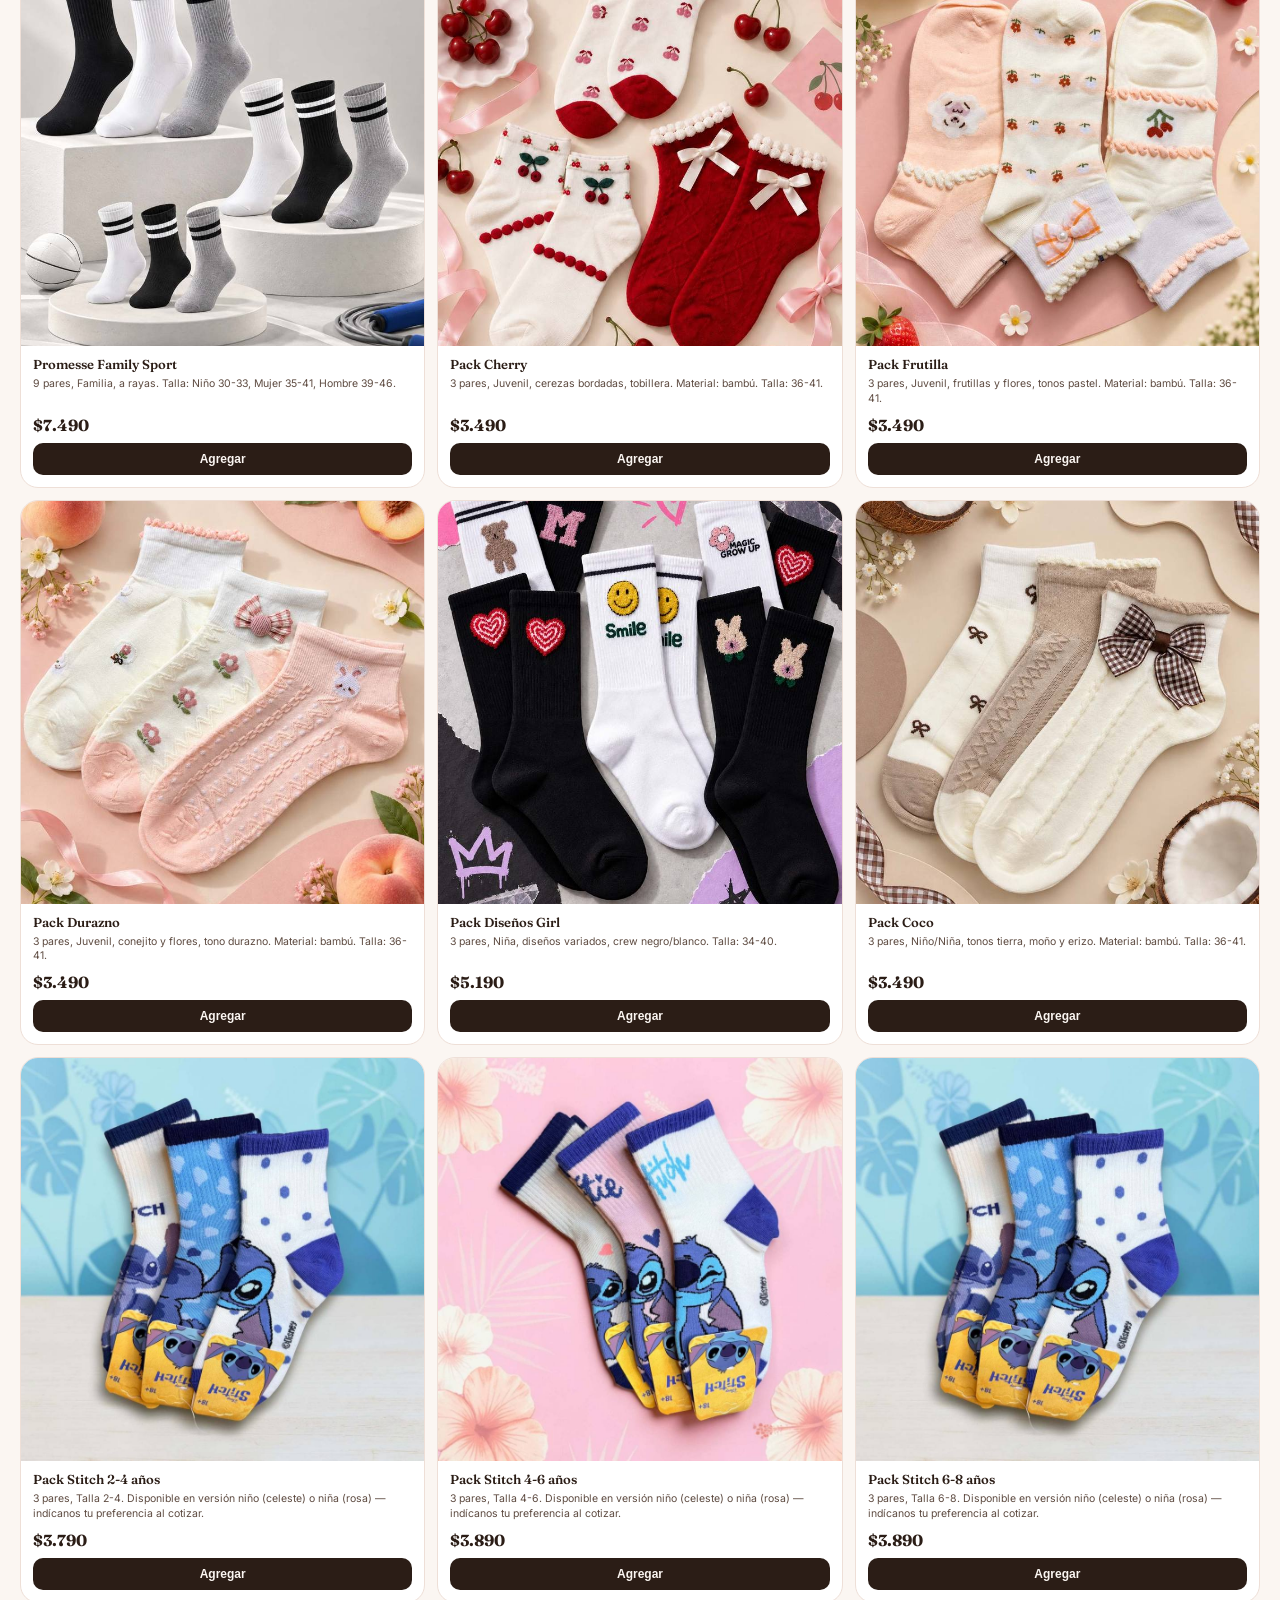
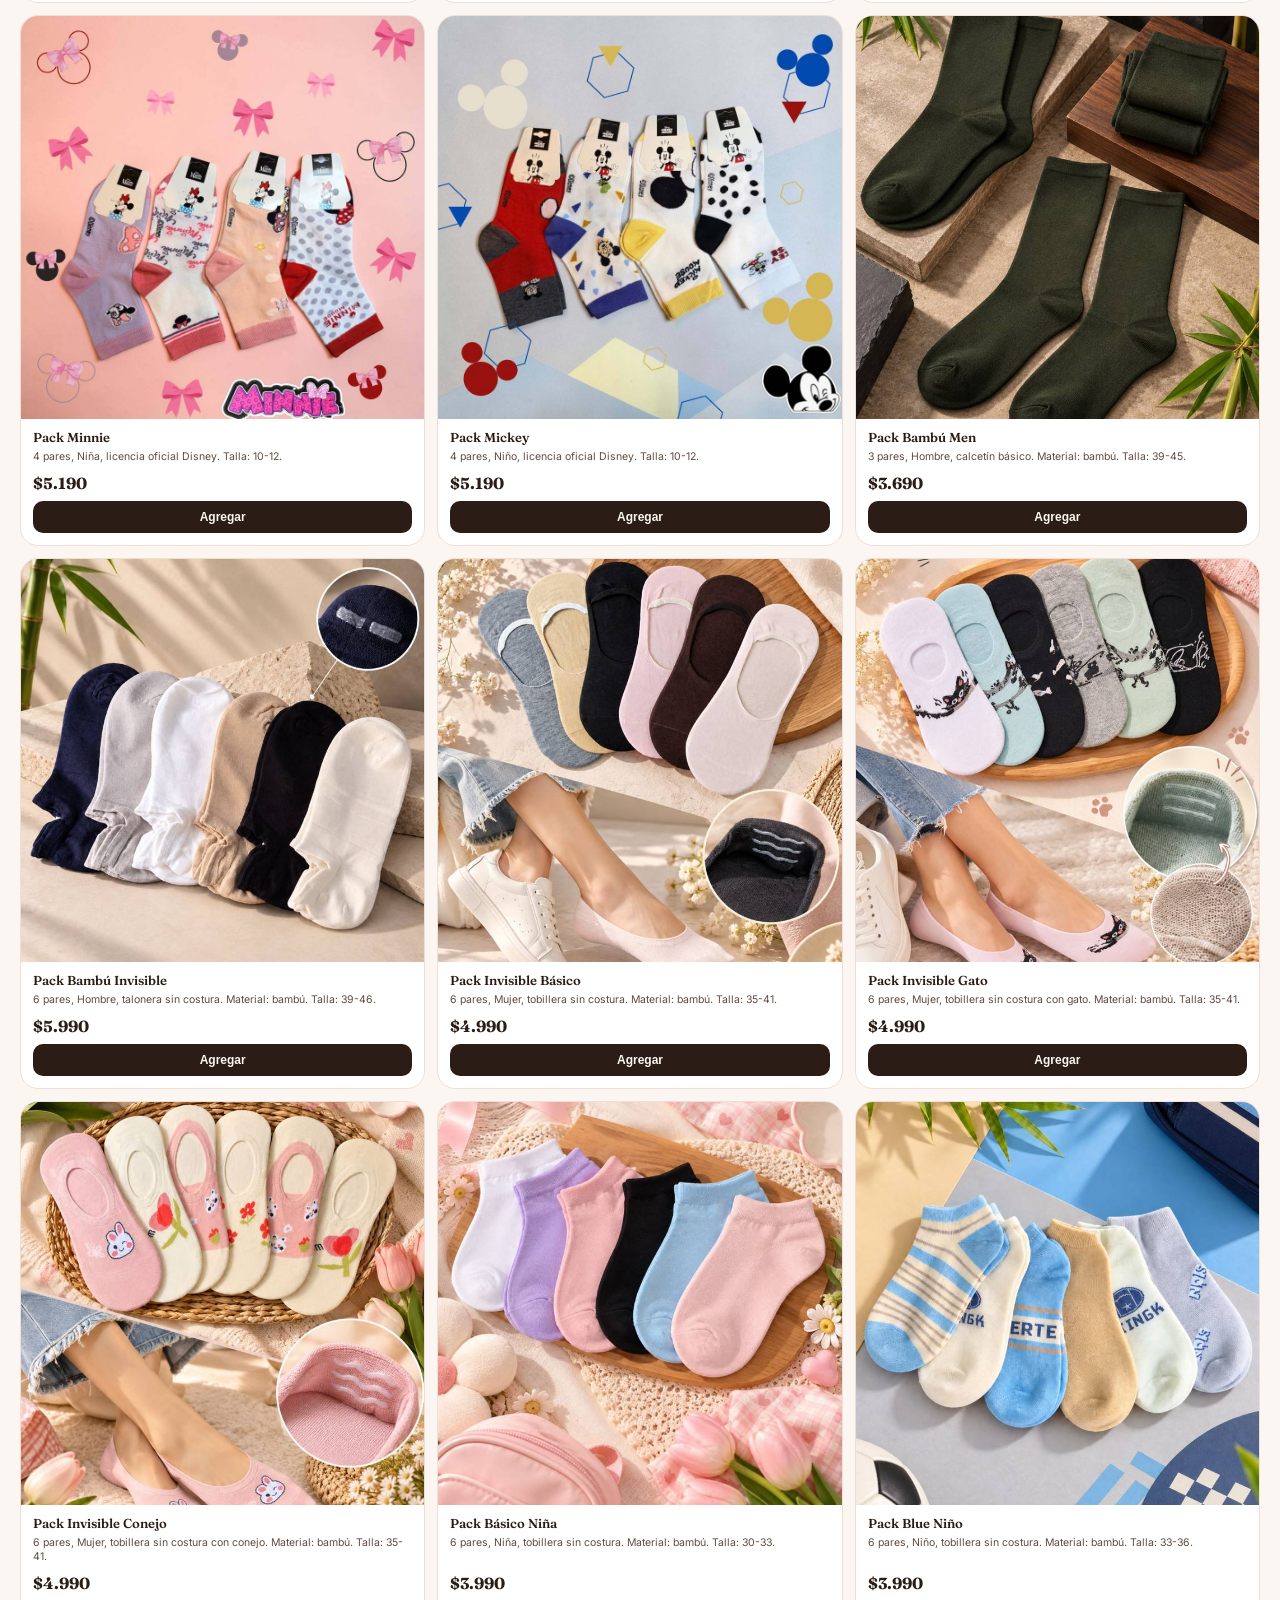
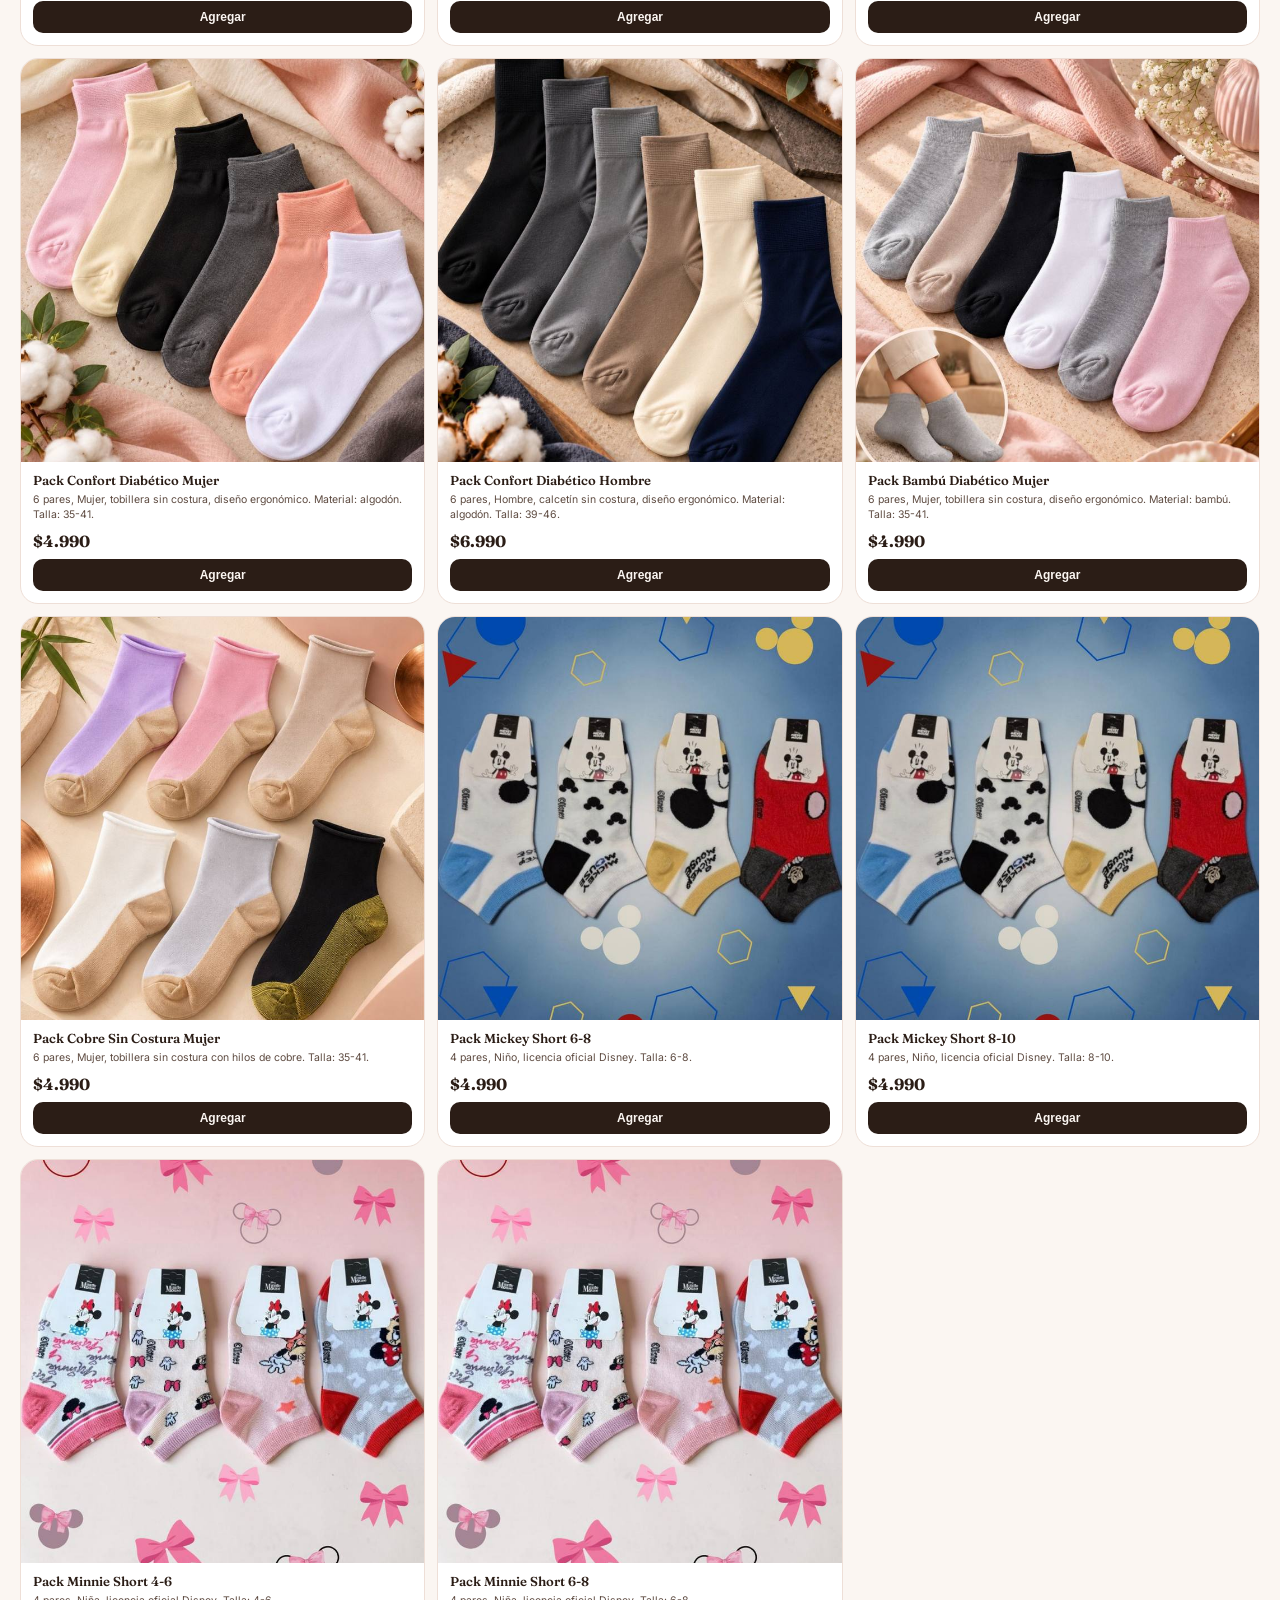
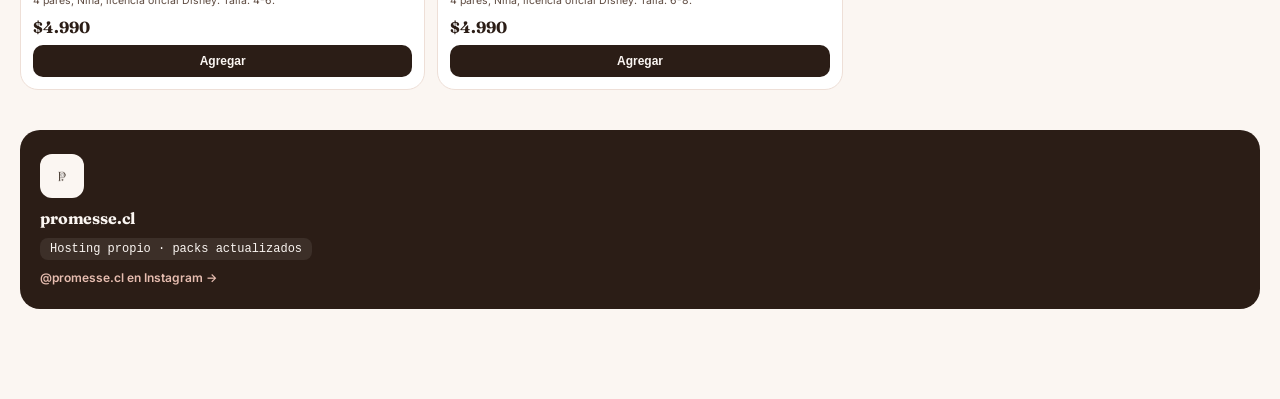
==== commit 0df0592c: "Add files via upload" ====
--- a/index.html
+++ b/index.html
@@ -141,31 +141,17 @@
   .site-footer a{ color:var(--rose); font-size:12px; font-weight:600; text-decoration:none; }
 
   @media(min-width:480px){ .grid{ grid-template-columns:1fr 1fr 1fr; } }
-
-  .gift-banner{ margin:0 20px 6px; background:var(--card); border:1px solid var(--line); border-radius:20px; overflow:hidden; display:flex; gap:0; align-items:stretch; box-shadow:0 6px 18px rgba(201,131,108,0.14); }
-  .gift-banner img{ width:110px; height:auto; object-fit:cover; flex-shrink:0; }
-  .gb-text{ padding:12px 14px; display:flex; flex-direction:column; justify-content:center; }
-  .gb-tag{ align-self:flex-start; background:var(--rose-deep); color:#fff; font-size:10px; font-weight:700; padding:3px 8px; border-radius:20px; letter-spacing:0.04em; }
-  .gb-text h3{ font-size:17px; font-weight:600; margin-top:6px; }
-  .gb-text p{ font-size:11.5px; color:var(--ink-soft); line-height:1.45; margin-top:4px; }
-  .gb-price{ font-family:'Fraunces',serif; font-weight:700; font-size:16px; color:var(--rose-deep); margin-top:6px; }
-
-  .gift-overlay{ position:fixed; inset:0; background:rgba(43,29,22,0.55); display:none; align-items:center; justify-content:center; padding:20px; z-index:90; }
-  .gift-overlay.open{ display:flex; }
-  .gift-modal{ background:var(--paper); border-radius:22px; width:100%; max-width:340px; overflow:hidden; box-shadow:0 20px 50px rgba(0,0,0,0.25); }
-  .gift-modal img{ width:100%; height:240px; object-fit:cover; display:block; }
-  .gm-body{ padding:16px 18px 18px; text-align:center; }
-  .gm-body h3{ font-size:19px; font-weight:600; }
-  .gm-body p{ font-size:12.5px; color:var(--ink-soft); line-height:1.5; margin-top:6px; }
-  .gm-price{ font-family:'Fraunces',serif; font-weight:700; font-size:20px; color:var(--rose-deep); margin-top:8px; }
-  .gm-yes{ width:100%; margin-top:12px; background:var(--wa); color:#fff; border:none; padding:12px; border-radius:14px; font-size:14px; font-weight:700; cursor:pointer; }
-  .gm-no{ width:100%; margin-top:8px; background:none; color:var(--ink-soft); border:1px solid var(--line); padding:10px; border-radius:14px; font-size:13px; font-weight:600; cursor:pointer; }
-
-  .cart-gift{ display:flex; gap:10px; padding:12px 0; border-top:1px solid var(--line); margin-top:4px; align-items:center; }
-  .cart-gift img{ width:56px; height:56px; object-fit:cover; border-radius:10px; flex-shrink:0; }
-  .cg-info{ flex:1; }
-  .gift-toggle{ margin-top:6px; background:var(--ink); color:var(--paper); border:none; font-size:11.5px; font-weight:600; padding:6px 10px; border-radius:8px; cursor:pointer; }
 </style>
+<!-- Google Analytics 4 -->
+<script async src="https://www.googletagmanager.com/gtag/js?id=G-JY3YLQ8Q1R"></script>
+<script>
+  window.dataLayer = window.dataLayer || [];
+  function gtag(){ dataLayer.push(arguments); }
+  gtag('js', new Date());
+  gtag('config', 'G-JY3YLQ8Q1R');
+  // Envío seguro: no rompe la página si un bloqueador impide cargar GA
+  function track(name, params){ try { gtag('event', name, params || {}); } catch(e) {} }
+</script>
 </head>
 <body>
 
@@ -190,16 +176,6 @@
   <p>Elige tus packs favoritos, arma tu pedido y ciérralo directo por WhatsApp.</p>
 </section>
 
-<section class="gift-banner">
-  <img src="images/caja-regalo.jpg" alt="Caja de regalo Promesse">
-  <div class="gb-text">
-    <span class="gb-tag">🎁 Nuevo</span>
-    <h3>Envío para regalo</h3>
-    <p>Recibe tus packs en nuestra caja de regalo Promesse, con cinta dorada, papel de seda y tarjeta.</p>
-    <div class="gb-price">Solo $1.490</div>
-  </div>
-</section>
-
 <div class="section-head"><h2>Nuestros packs</h2></div>
 <div class="chips">
 <div class="chip active" data-f="all">Todos</div>
@@ -620,134 +596,7 @@
           <div class="p-price">$4.990</div>
           <button class="p-cta" onclick="addToCart('p40','Pack Minnie Short 6-8',4990,this)">Agregar</button>
         </div>
-      </div>
-      <div class="product-card" data-cat="infantil" data-name="Pack Pink Girl" data-price="3990">
-        <div class="swatch"><img src="images/pack-n42.jpg" alt="Pack Pink Girl" loading="lazy"></div>
-        <div class="p-info">
-          <div class="p-name">Pack Pink Girl</div>
-          <div class="p-desc">6 pares, Niña, diseños de conejo, cerezas y rayas. Talla: 30-33.</div>
-          <div class="p-price">$3.990</div>
-          <button class="p-cta" onclick="addToCart('n42','Pack Pink Girl',3990,this)">Agregar</button>
-        </div>
-      </div>
-      <div class="product-card" data-cat="hombre" data-name="Pack Paul Frank Set" data-price="5990">
-        <div class="swatch"><img src="images/pack-n43.jpg" alt="Pack Paul Frank Set" loading="lazy"></div>
-        <div class="p-info">
-          <div class="p-name">Pack Paul Frank Set</div>
-          <div class="p-desc">4 pares, Hombre, corto, diseño Paul Frank. Material: algodón. Talla: 39-45.</div>
-          <div class="p-price">$5.990</div>
-          <button class="p-cta" onclick="addToCart('n43','Pack Paul Frank Set',5990,this)">Agregar</button>
-        </div>
-      </div>
-      <div class="product-card" data-cat="hombre" data-name="Pack Paul Frank Classic" data-price="5990">
-        <div class="swatch"><img src="images/pack-n44.jpg" alt="Pack Paul Frank Classic" loading="lazy"></div>
-        <div class="p-info">
-          <div class="p-name">Pack Paul Frank Classic</div>
-          <div class="p-desc">4 pares, Hombre, largo, diseño Paul Frank. Material: algodón. Talla: 39-45.</div>
-          <div class="p-price">$5.990</div>
-          <button class="p-cta" onclick="addToCart('n44','Pack Paul Frank Classic',5990,this)">Agregar</button>
-        </div>
-      </div>
-      <div class="product-card" data-cat="mujer" data-name="Pack Cobre Active" data-price="4990">
-        <div class="swatch"><img src="images/pack-n45.jpg" alt="Pack Cobre Active" loading="lazy"></div>
-        <div class="p-info">
-          <div class="p-name">Pack Cobre Active</div>
-          <div class="p-desc">6 pares, Mujer, material: cobre. Talla: 33-39.</div>
-          <div class="p-price">$4.990</div>
-          <button class="p-cta" onclick="addToCart('n45','Pack Cobre Active',4990,this)">Agregar</button>
-        </div>
-      </div>
-      <div class="product-card" data-cat="mujer" data-name="Pack Sport Colors" data-price="5990">
-        <div class="swatch"><img src="images/pack-n46.jpg" alt="Pack Sport Colors" loading="lazy"></div>
-        <div class="p-info">
-          <div class="p-name">Pack Sport Colors</div>
-          <div class="p-desc">6 pares, Mujer, material: algodón. Talla: 33-39.</div>
-          <div class="p-price">$5.990</div>
-          <button class="p-cta" onclick="addToCart('n46','Pack Sport Colors',5990,this)">Agregar</button>
-        </div>
-      </div>
-      <div class="product-card" data-cat="infantil" data-name="Pack Bear Brown" data-price="4990">
-        <div class="swatch"><img src="images/pack-n47.jpg" alt="Pack Bear Brown" loading="lazy"></div>
-        <div class="p-info">
-          <div class="p-name">Pack Bear Brown</div>
-          <div class="p-desc">6 pares, Niña, material: bambú. Talla: 30-33.</div>
-          <div class="p-price">$4.990</div>
-          <button class="p-cta" onclick="addToCart('n47','Pack Bear Brown',4990,this)">Agregar</button>
-        </div>
-      </div>
-      <div class="product-card" data-cat="mujer" data-name="Pack Snoopy Red Sock" data-price="8990">
-        <div class="swatch"><img src="images/pack-n48.jpg" alt="Pack Snoopy Red Sock" loading="lazy"></div>
-        <div class="p-info">
-          <div class="p-name">Pack Snoopy Red Sock</div>
-          <div class="p-desc">4 pares, Mujer, material: algodón. Talla: 36-39.</div>
-          <div class="p-price">$8.990</div>
-          <button class="p-cta" onclick="addToCart('n48','Pack Snoopy Red Sock',8990,this)">Agregar</button>
-        </div>
-      </div>
-      <div class="product-card" data-cat="hombre" data-name="Pack Colección Marvel" data-price="8990">
-        <div class="swatch"><img src="images/pack-n49.jpg" alt="Pack Colección Marvel" loading="lazy"></div>
-        <div class="p-info">
-          <div class="p-name">Pack Colección Marvel</div>
-          <div class="p-desc">4 pares surtidos de 5 diseños al azar, Hombre. Material: algodón. Talla: 39-45.</div>
-          <div class="p-price">$8.990</div>
-          <button class="p-cta" onclick="addToCart('n49','Pack Colección Marvel',8990,this)">Agregar</button>
-        </div>
-      </div>
-      <div class="product-card" data-cat="familiar" data-name="Pack Colección Harry Potter" data-price="8990">
-        <div class="swatch"><img src="images/pack-n50.jpg" alt="Pack Colección Harry Potter" loading="lazy"></div>
-        <div class="p-info">
-          <div class="p-name">Pack Colección Harry Potter</div>
-          <div class="p-desc">4 pares, Mujer/Hombre, material: algodón. Talla: 36-39.</div>
-          <div class="p-price">$8.990</div>
-          <button class="p-cta" onclick="addToCart('n50','Pack Colección Harry Potter',8990,this)">Agregar</button>
-        </div>
-      </div>
-      <div class="product-card" data-cat="mujer" data-name="Pack Snoopy Black White" data-price="8990">
-        <div class="swatch"><img src="images/pack-n51.jpg" alt="Pack Snoopy Black White" loading="lazy"></div>
-        <div class="p-info">
-          <div class="p-name">Pack Snoopy Black White</div>
-          <div class="p-desc">4 pares, Mujer, material: algodón. Talla: 36-39.</div>
-          <div class="p-price">$8.990</div>
-          <button class="p-cta" onclick="addToCart('n51','Pack Snoopy Black White',8990,this)">Agregar</button>
-        </div>
-      </div>
-      <div class="product-card" data-cat="mujer" data-name="Pack Snoopy Girl" data-price="8990">
-        <div class="swatch"><img src="images/pack-n52.jpg" alt="Pack Snoopy Girl" loading="lazy"></div>
-        <div class="p-info">
-          <div class="p-name">Pack Snoopy Girl</div>
-          <div class="p-desc">4 pares, Mujer, material: algodón. Talla: 36-39.</div>
-          <div class="p-price">$8.990</div>
-          <button class="p-cta" onclick="addToCart('n52','Pack Snoopy Girl',8990,this)">Agregar</button>
-        </div>
-      </div>
-      <div class="product-card" data-cat="familiar" data-name="Pack Bob Esponja" data-price="4990">
-        <div class="swatch"><img src="images/pack-n53.jpg" alt="Pack Bob Esponja" loading="lazy"></div>
-        <div class="p-info">
-          <div class="p-name">Pack Bob Esponja</div>
-          <div class="p-desc">2 pares, Mujer/Hombre, material: algodón. Talla: 36-39.</div>
-          <div class="p-price">$4.990</div>
-          <button class="p-cta" onclick="addToCart('n53','Pack Bob Esponja',4990,this)">Agregar</button>
-        </div>
-      </div>
-      <div class="product-card" data-cat="familiar" data-name="Pack Hey Arnold" data-price="4990">
-        <div class="swatch"><img src="images/pack-n54.jpg" alt="Pack Hey Arnold" loading="lazy"></div>
-        <div class="p-info">
-          <div class="p-name">Pack Hey Arnold</div>
-          <div class="p-desc">2 pares, Mujer/Hombre, material: algodón. Talla: 36-39.</div>
-          <div class="p-price">$4.990</div>
-          <button class="p-cta" onclick="addToCart('n54','Pack Hey Arnold',4990,this)">Agregar</button>
-        </div>
-      </div>
-      <div class="product-card" data-cat="familiar" data-name="Pack Rugrats" data-price="4990">
-        <div class="swatch"><img src="images/pack-n55.jpg" alt="Pack Rugrats" loading="lazy"></div>
-        <div class="p-info">
-          <div class="p-name">Pack Rugrats</div>
-          <div class="p-desc">2 pares, Mujer/Hombre, material: algodón. Talla: 36-39.</div>
-          <div class="p-price">$4.990</div>
-          <button class="p-cta" onclick="addToCart('n55','Pack Rugrats',4990,this)">Agregar</button>
-        </div>
-      </div>
-</div>
+      </div></div>
 
 <div class="site-footer">
   <img src="images/monogram.png" alt="Promesse">
@@ -789,6 +638,7 @@
   function addToCart(id, name, price, btn){
     if(!cart[id]) cart[id] = {name, price, qty:0};
     cart[id].qty += 1;
+    track('add_to_cart', { currency:'CLP', value:price, items:[{ item_id:id, item_name:name, price:price, quantity:1 }] });
     renderCart(); updateCartBadge();
     if(btn){
       btn.classList.add('added');
@@ -848,16 +698,23 @@
   document.getElementById('cartCloseBtn').addEventListener('click', closeCart);
   document.getElementById('overlay').addEventListener('click', closeCart);
 
-  function doCheckout(){
+  function doCheckout(origen){
     const ids = Object.keys(cart);
     if(ids.length === 0){ alert('Tu carrito está vacío. Agrega productos antes de continuar.'); return; }
     let msg = "Hola! Quiero hacer este pedido:%0A%0A";
     ids.forEach(id=>{ const it = cart[id]; msg += `• ${it.name} — Cant: ${it.qty} — ${money(it.price*it.qty)}%0A`; });
     msg += `%0ATotal: ${money(cartTotal())}`;
+    track('click_whatsapp', {
+      origen: origen,
+      currency: 'CLP',
+      value: cartTotal(),
+      num_packs: cartCount(),
+      items: ids.map(id=>({ item_id:id, item_name:cart[id].name, price:cart[id].price, quantity:cart[id].qty }))
+    });
     window.open(`https://wa.me/${WA_NUMBER}?text=${msg}`, '_blank');
   }
-  document.getElementById('checkoutBtn').addEventListener('click', doCheckout);
-  document.getElementById('stickyCheckoutBtn').addEventListener('click', doCheckout);
+  document.getElementById('checkoutBtn').addEventListener('click', ()=>doCheckout('carrito'));
+  document.getElementById('stickyCheckoutBtn').addEventListener('click', ()=>doCheckout('barra_inferior'));
 
   document.querySelectorAll('.chip').forEach(chip=>{
     chip.addEventListener('click', ()=>{
@@ -870,129 +727,13 @@
     });
   });
 
+  document.querySelectorAll('a[href*="instagram.com"]').forEach(a=>{
+    a.addEventListener('click', ()=>track('click_instagram'));
+  });
+  document.getElementById('cartOpenBtn').addEventListener('click', ()=>track('open_cart', { num_packs: cartCount() }));
+
   renderCart();
 </script>
 
-<div class="gift-overlay" id="giftOverlay">
-  <div class="gift-modal" role="dialog" aria-modal="true">
-    <img src="images/caja-regalo.jpg" alt="Caja de regalo Promesse">
-    <div class="gm-body">
-      <h3>¿Envío para regalo?</h3>
-      <p>Tu pack llega en nuestra caja de regalo Promesse, con cinta dorada, papel de seda y tarjeta.</p>
-      <div class="gm-price">+$1.490</div>
-      <button class="gm-yes" onclick="answerGift(true)">🎁 Sí, para regalo</button>
-      <button class="gm-no" onclick="answerGift(false)">No, gracias</button>
-    </div>
-  </div>
-</div>
-
-<script>
-  // Caja de regalo: precio y estado. Cambia GIFT_PRICE aquí si cambia el valor.
-  const GIFT_PRICE = 1490;
-  let giftBox = null;       // null = aún no preguntado, true/false = decidido
-  let pendingAdd = null;
-
-  function cartSubtotal(){ return Object.values(cart).reduce((s,i)=>s+i.qty*i.price,0); }
-  function cartTotal(){ return cartSubtotal() + (giftBox ? GIFT_PRICE : 0); }
-
-  function commitAdd(id, name, price, btn){
-    if(!cart[id]) cart[id] = {name, price, qty:0};
-    cart[id].qty += 1;
-    renderCart(); updateCartBadge();
-    if(btn){
-      btn.classList.add('added');
-      const original = btn.textContent;
-      btn.textContent = '✓ Agregado';
-      setTimeout(()=>{ btn.classList.remove('added'); btn.textContent = original; }, 1100);
-    }
-  }
-
-  function addToCart(id, name, price, btn){
-    if(giftBox === null){
-      pendingAdd = {id, name, price, btn};
-      document.getElementById('giftOverlay').classList.add('open');
-      return;
-    }
-    commitAdd(id, name, price, btn);
-  }
-
-  function answerGift(yes){
-    giftBox = yes;
-    document.getElementById('giftOverlay').classList.remove('open');
-    if(pendingAdd){
-      const p = pendingAdd; pendingAdd = null;
-      commitAdd(p.id, p.name, p.price, p.btn);
-    } else { renderCart(); updateCartBadge(); }
-  }
-
-  function toggleGift(){ giftBox = !giftBox; renderCart(); updateCartBadge(); }
-
-  function updateCartBadge(){
-    const c = cartCount();
-    const badge = document.getElementById('cartCount');
-    badge.textContent = c; badge.style.display = c > 0 ? 'flex' : 'none';
-    const bar = document.getElementById('stickyBar');
-    if(c > 0){
-      bar.classList.add('show');
-      document.getElementById('sbCount').textContent = c + (c===1 ? ' producto' : ' productos') + (giftBox ? ' + regalo' : '');
-      document.getElementById('sbTotal').textContent = money(cartTotal());
-    } else { bar.classList.remove('show'); }
-  }
-
-  function renderCart(){
-    const wrap = document.getElementById('cartItems');
-    const ids = Object.keys(cart);
-    if(ids.length === 0){
-      wrap.innerHTML = '<div class="cart-empty"><img src="images/sheep-icon.png" alt=""><div>Tu carrito está vacío.<br>Agrega packs del catálogo.</div></div>';
-    } else {
-      let html = ids.map(id=>{
-        const it = cart[id];
-        return `<div class="cart-item">
-          <div class="ci-info">
-            <div class="ci-name">${it.name}</div>
-            <div class="ci-price">${money(it.price)} c/u</div>
-            <div class="qty-control">
-              <button onclick="changeQty('${id}',-1)">−</button><span>${it.qty}</span><button onclick="changeQty('${id}',1)">+</button>
-            </div>
-          </div>
-          <div class="ci-right">
-            <div style="font-weight:700; font-size:13px;">${money(it.price*it.qty)}</div>
-            <button class="ci-remove" onclick="removeItem('${id}')">quitar</button>
-          </div>
-        </div>`;
-      }).join('');
-      html += `<div class="cart-gift">
-        <img src="images/caja-regalo.jpg" alt="Caja de regalo">
-        <div class="cg-info">
-          <div class="ci-name">🎁 Envío para regalo</div>
-          <div class="ci-price">${giftBox ? 'Incluido' : 'No incluido'} · ${money(GIFT_PRICE)}</div>
-          <button class="gift-toggle" onclick="toggleGift()">${giftBox ? 'Quitar caja de regalo' : 'Agregar caja de regalo'}</button>
-        </div>
-      </div>`;
-      wrap.innerHTML = html;
-    }
-    document.getElementById('cartTotal').textContent = money(cartTotal());
-  }
-
-  function doCheckout(){
-    const ids = Object.keys(cart);
-    if(ids.length === 0){ alert('Tu carrito está vacío. Agrega productos antes de continuar.'); return; }
-    const lines = ['Hola! Quiero hacer este pedido:', ''];
-    ids.forEach(id=>{ const it = cart[id]; lines.push(`• ${it.name} — Cant: ${it.qty} — ${money(it.price*it.qty)}`); });
-    lines.push('');
-    lines.push(giftBox ? `🎁 Caja de regalo: SÍ (+${money(GIFT_PRICE)})` : '🎁 Caja de regalo: NO');
-    lines.push(`Total: ${money(cartTotal())}`);
-    window.open(`https://wa.me/${WA_NUMBER}?text=${encodeURIComponent(lines.join('\n'))}`, '_blank');
-  }
-
-  // Reemplazar botones de checkout para quitar listeners del script anterior
-  ['checkoutBtn','stickyCheckoutBtn'].forEach(id=>{
-    const old = document.getElementById(id);
-    const fresh = old.cloneNode(true);
-    old.parentNode.replaceChild(fresh, old);
-    fresh.addEventListener('click', doCheckout);
-  });
-</script>
-
 </body>
 </html>
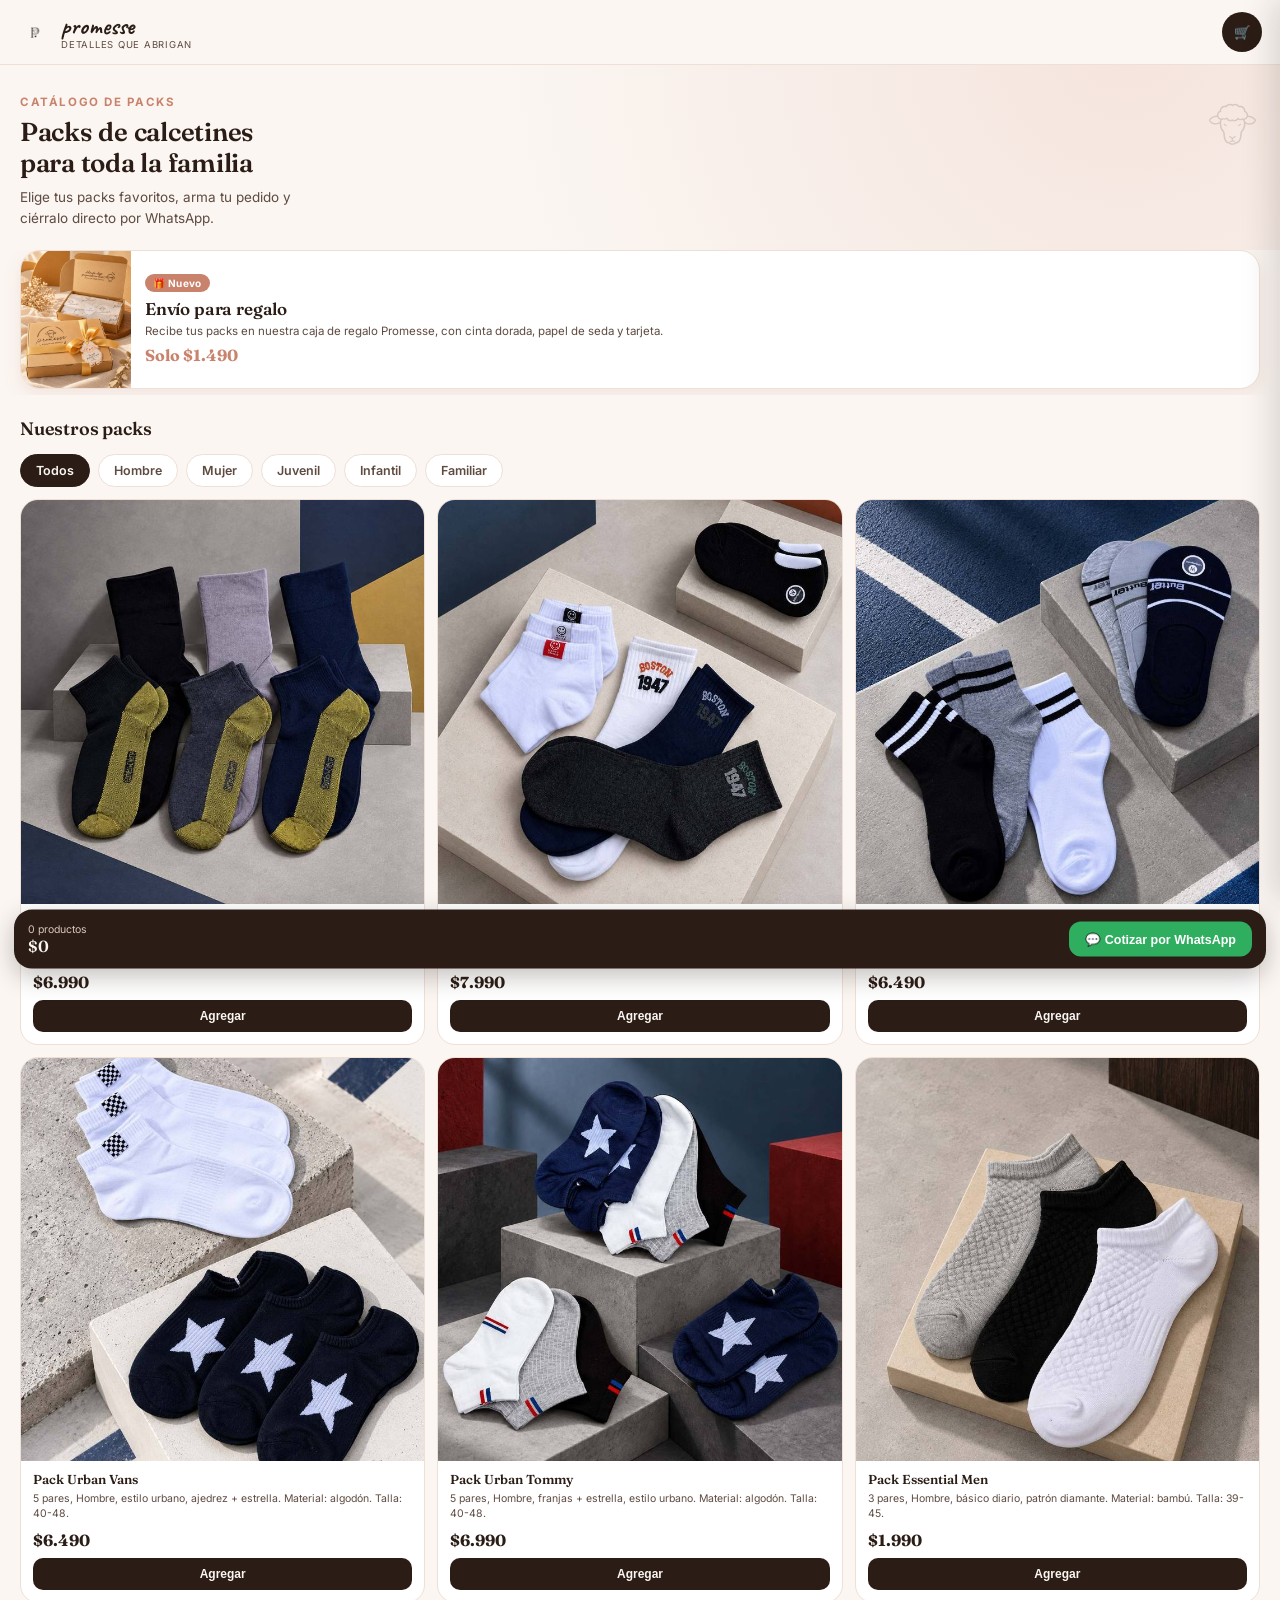
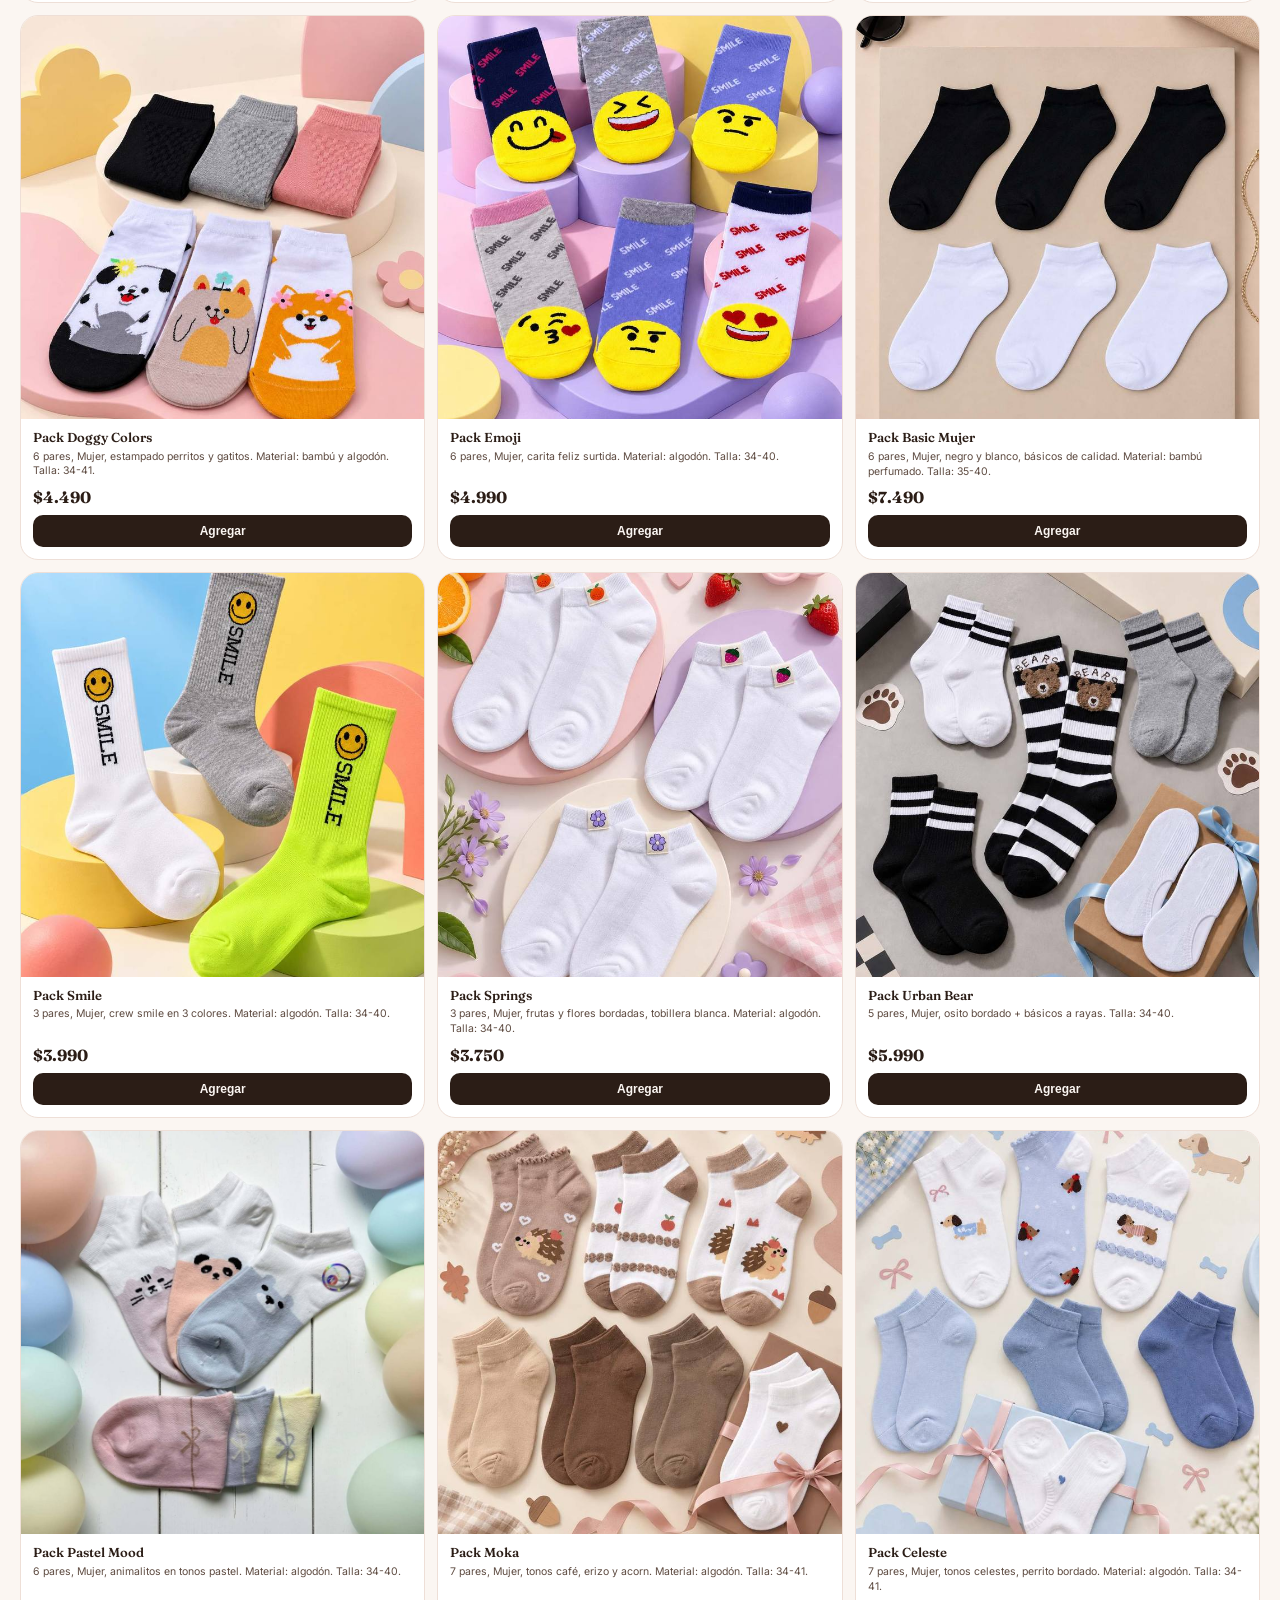
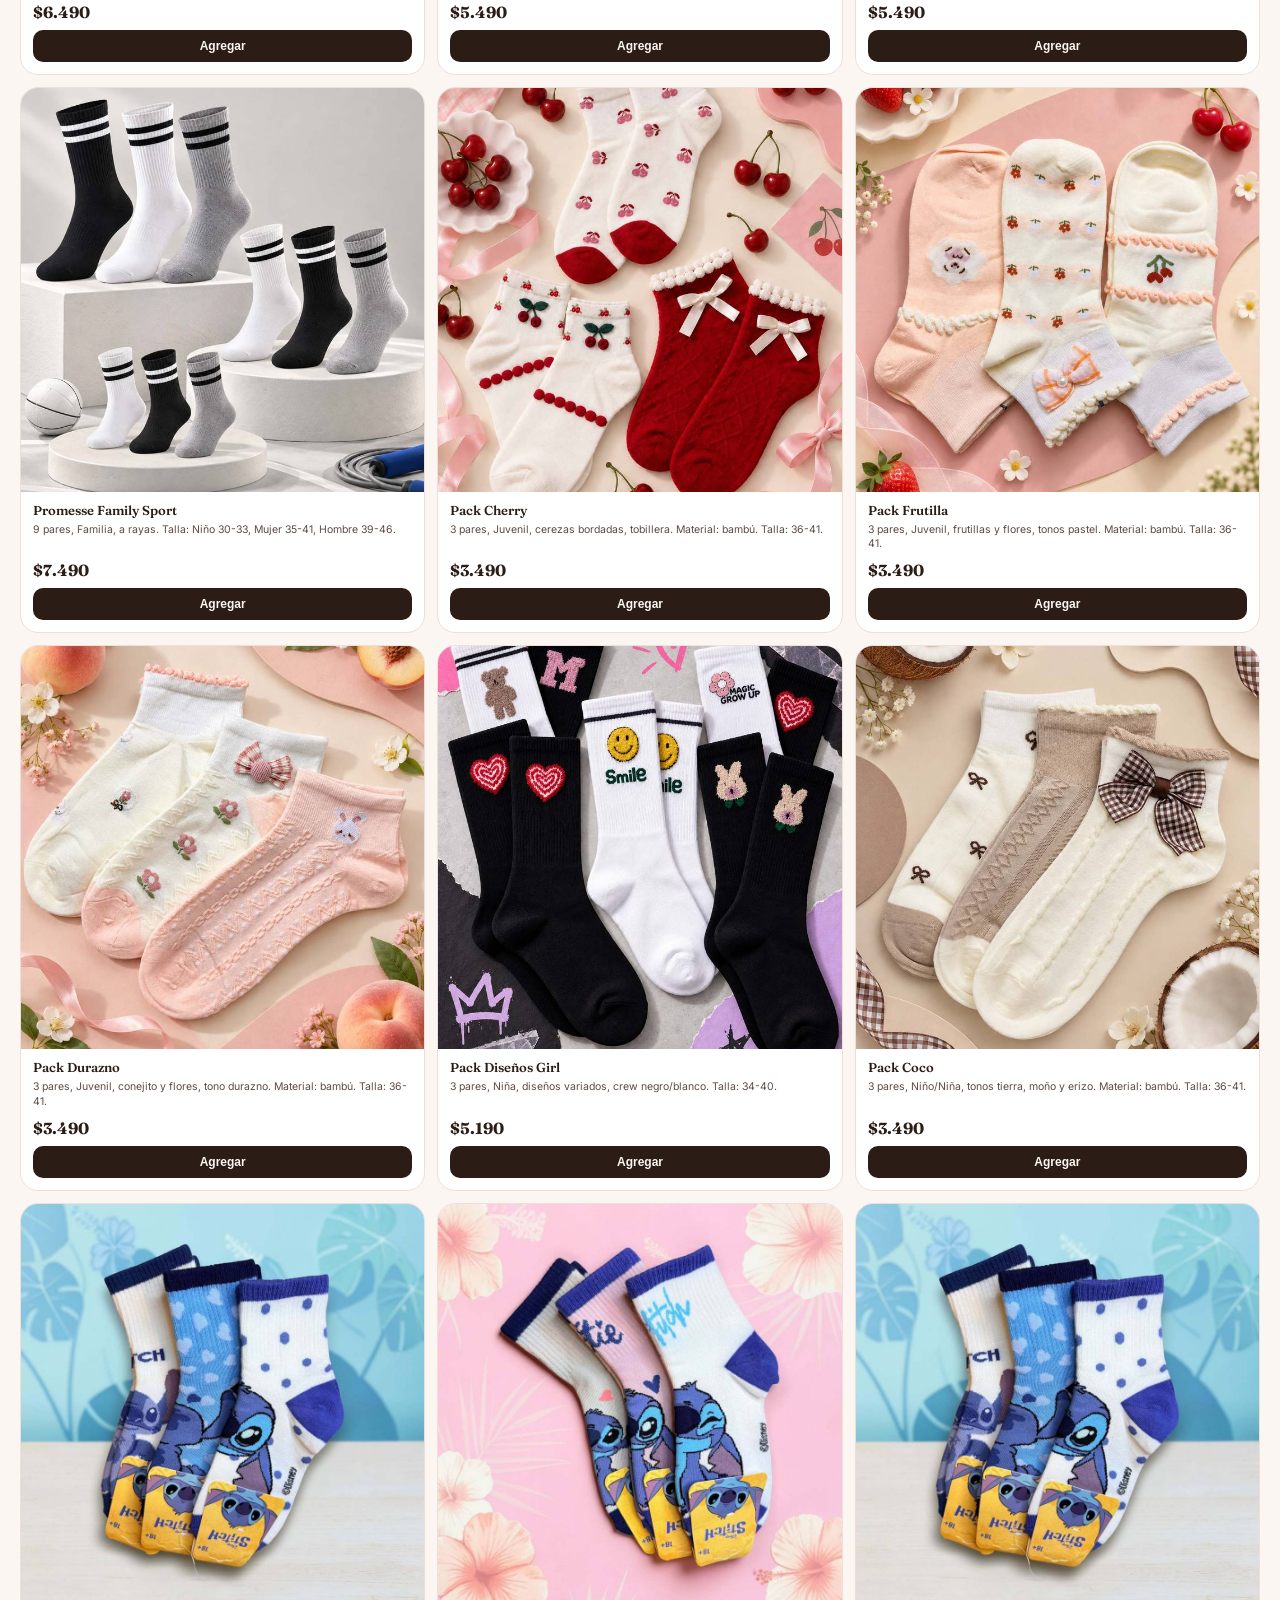
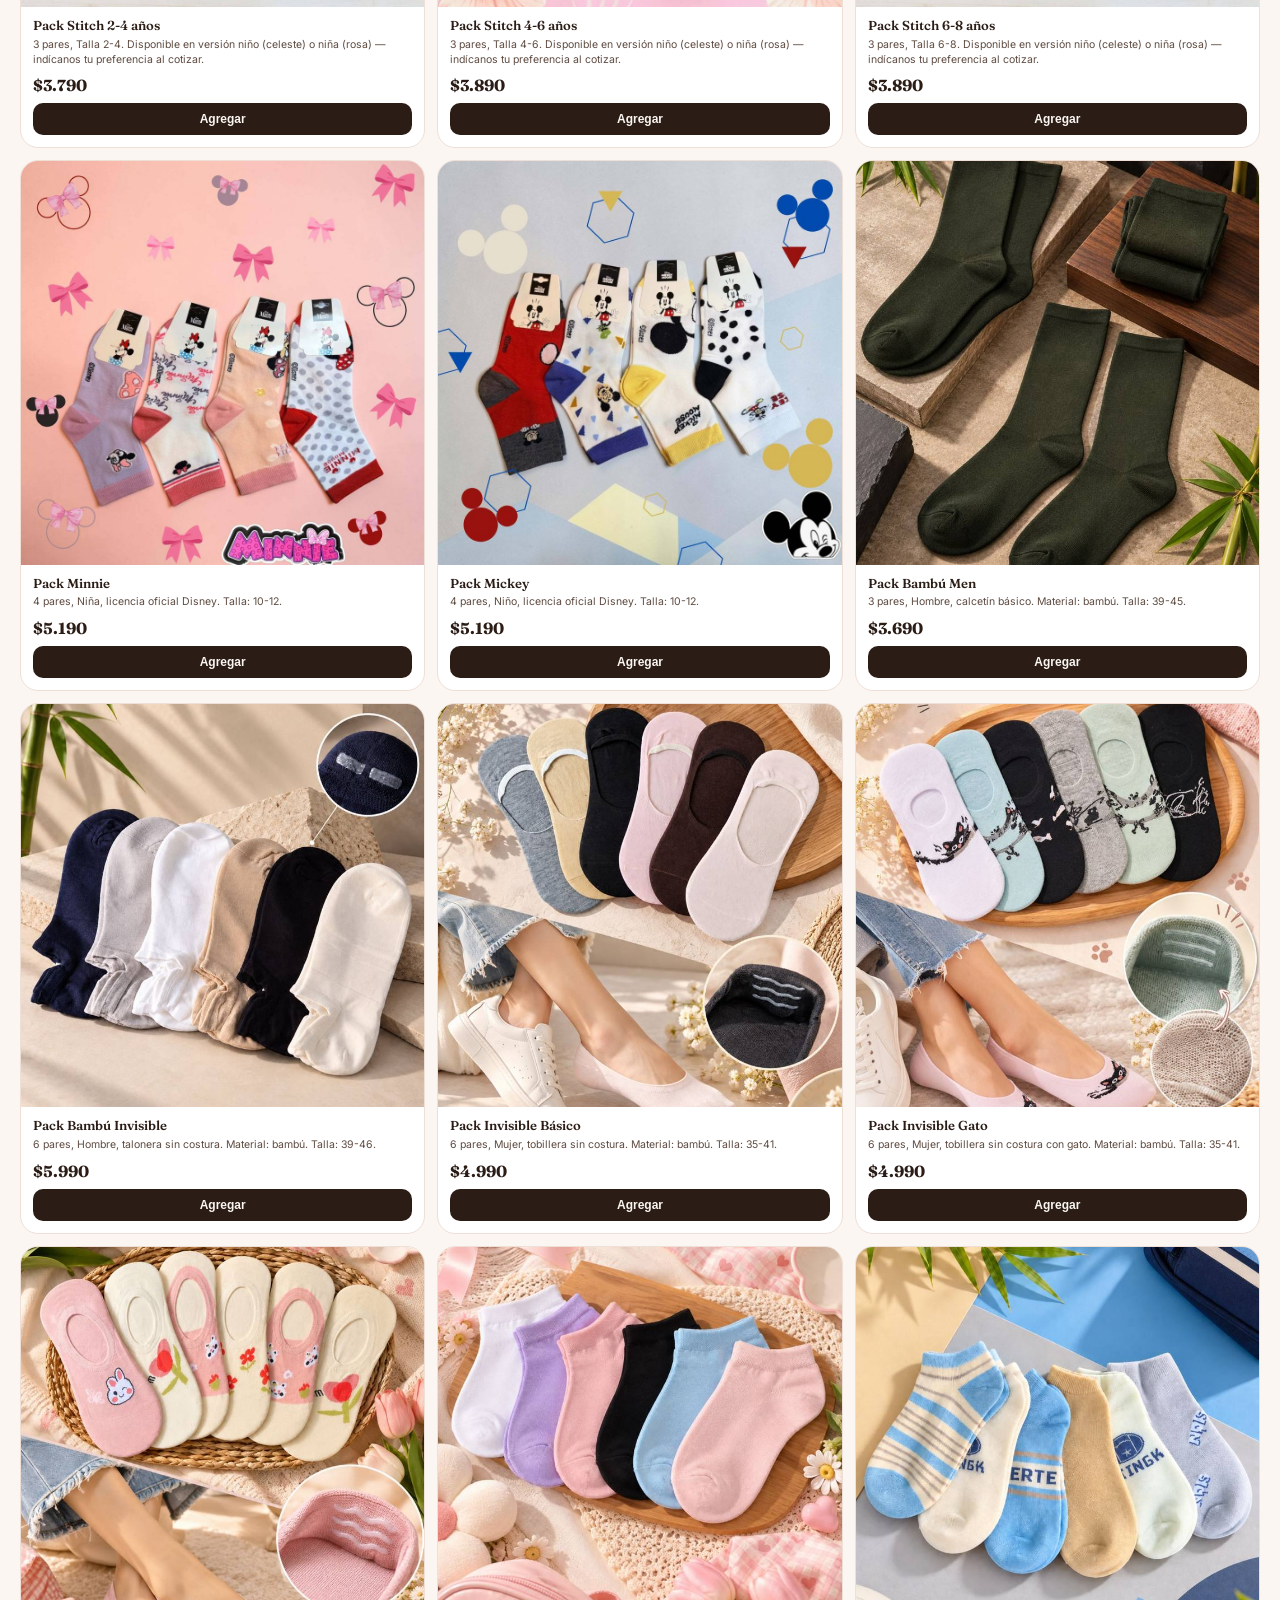
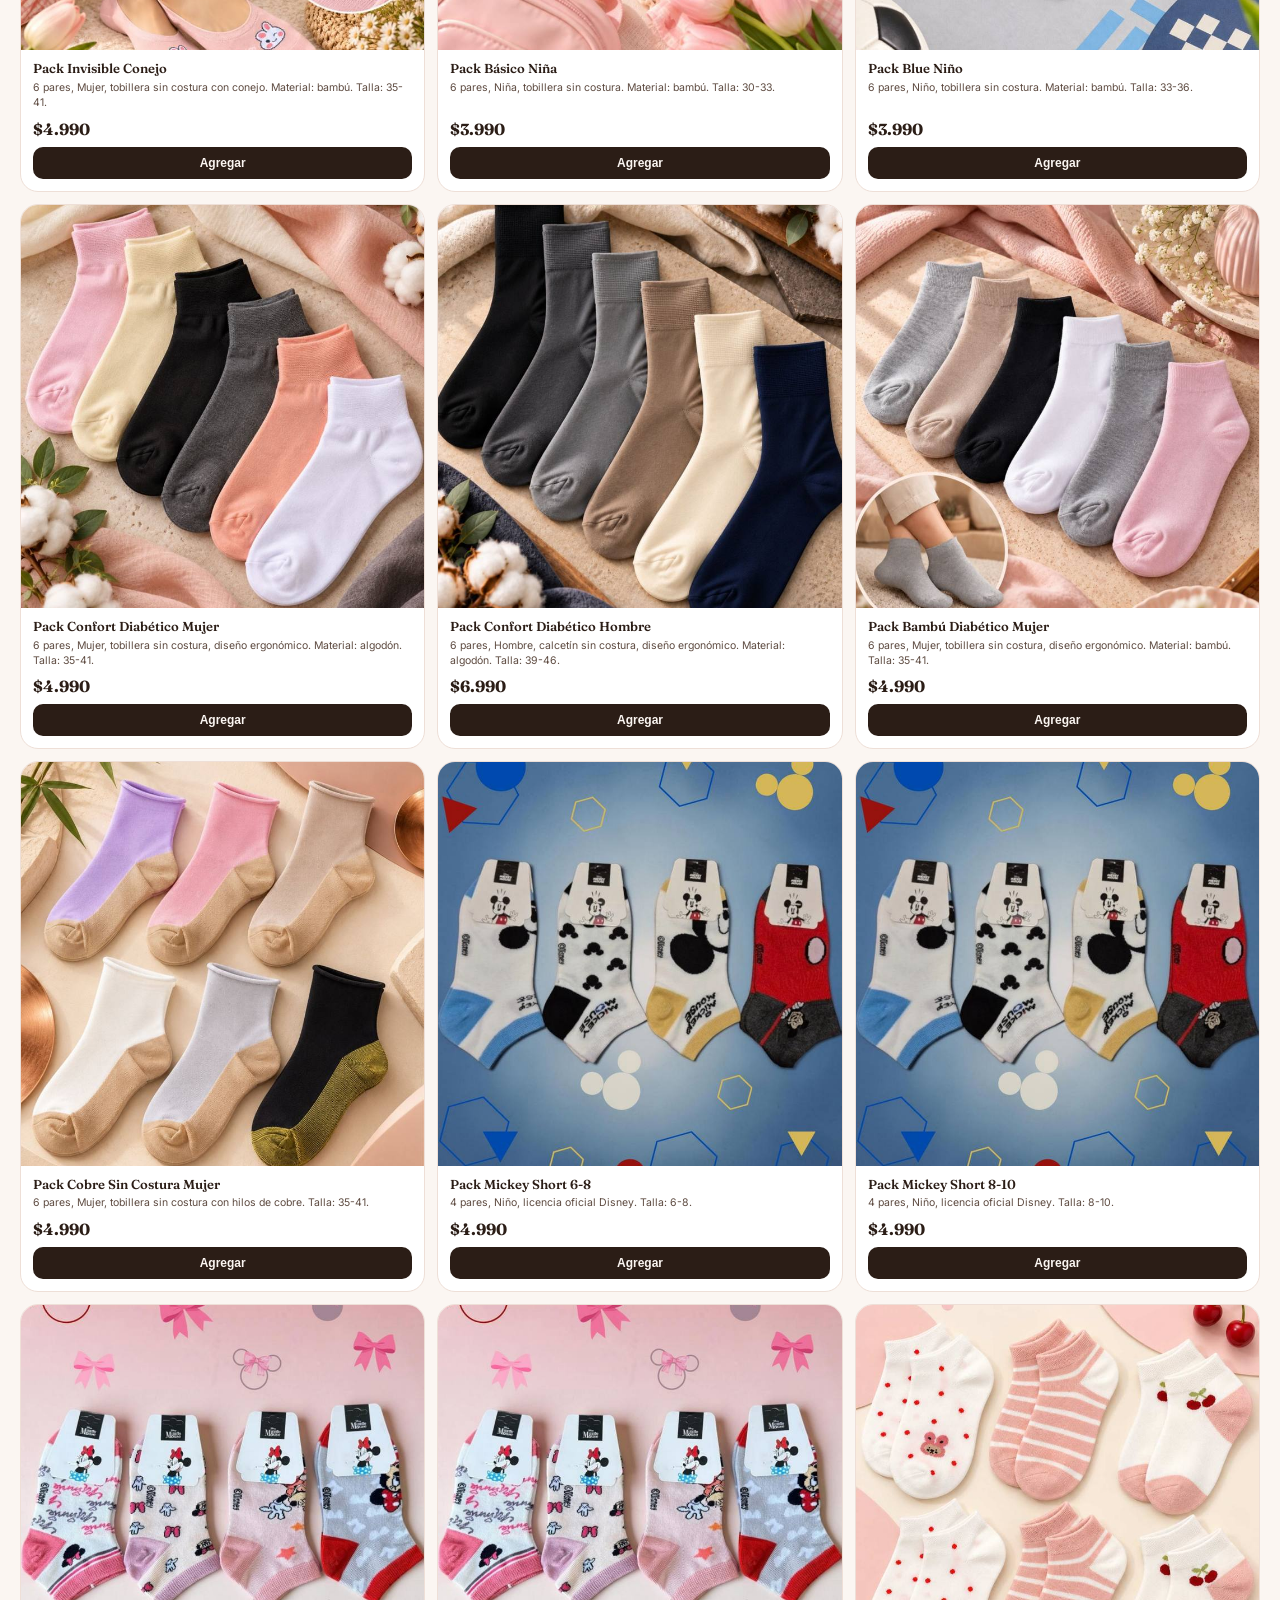
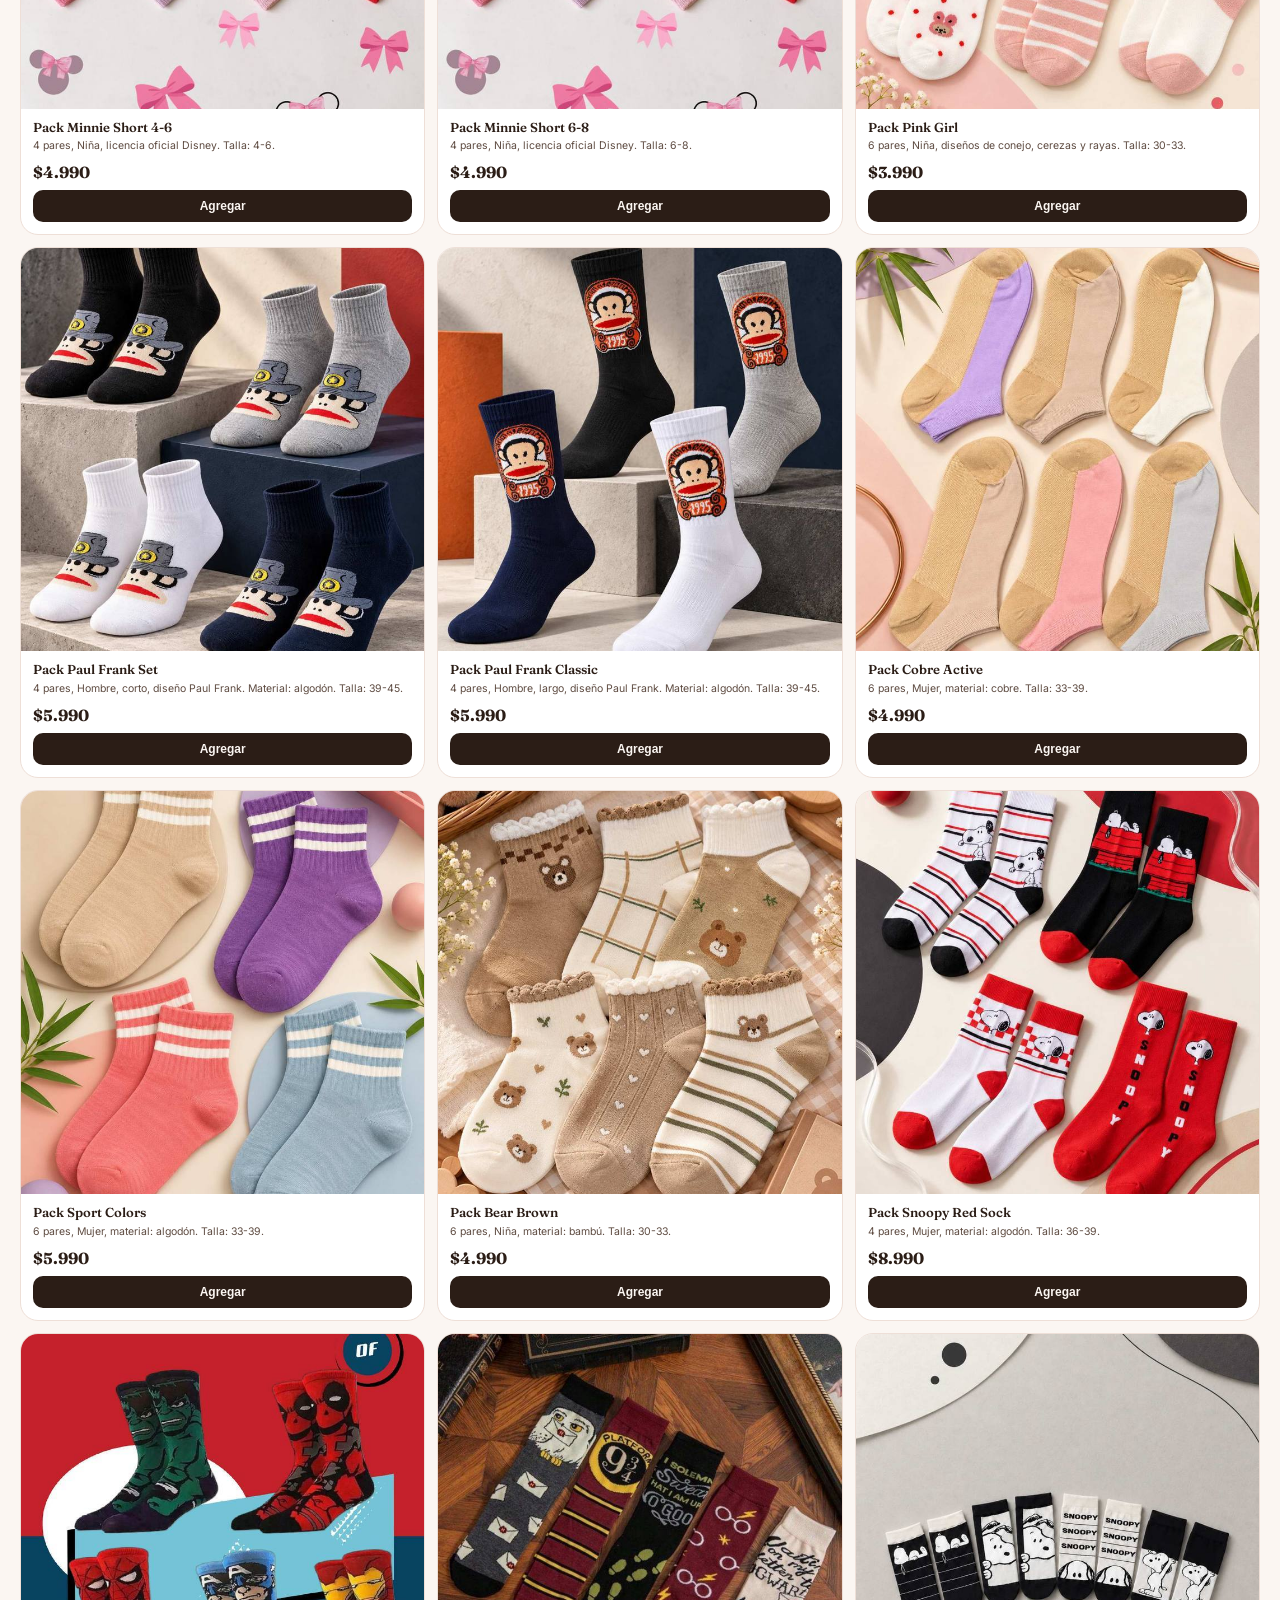
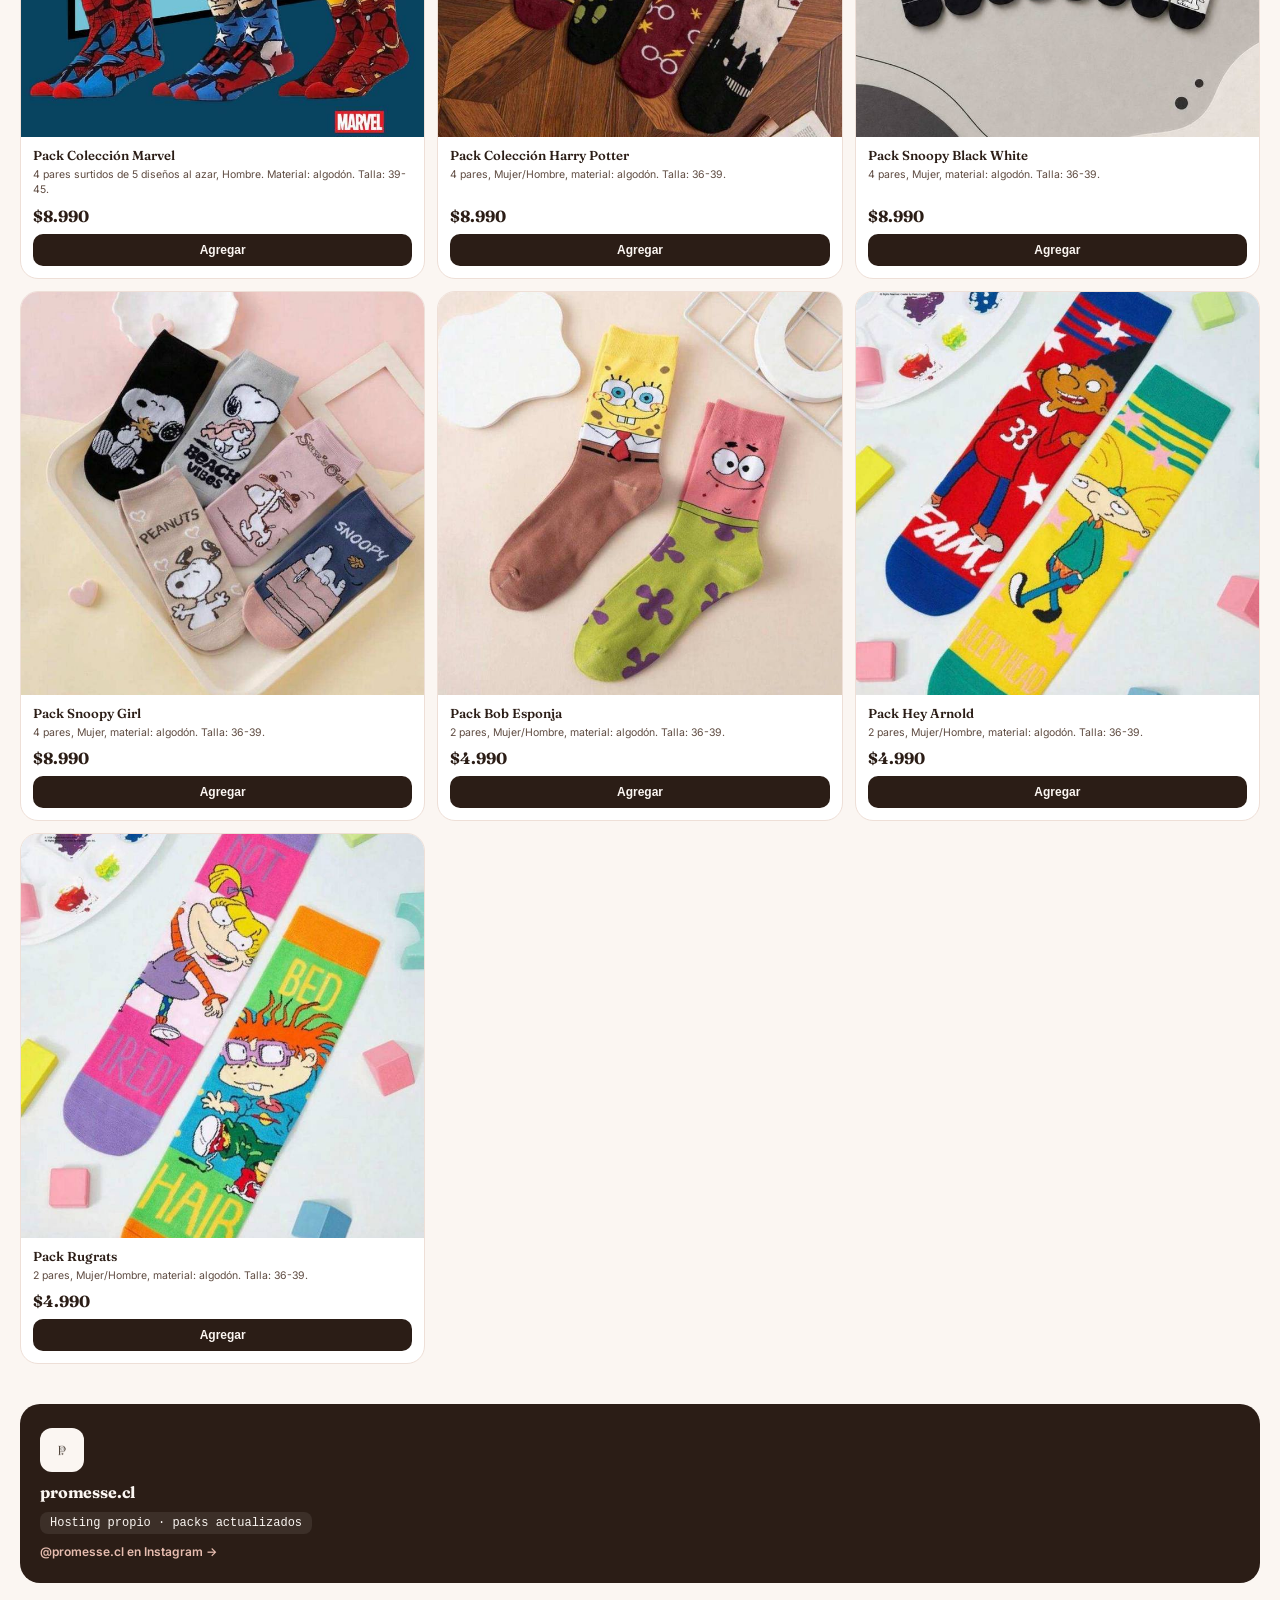
==== commit d4853e1e: "Add files via upload" ====
--- a/index.html
+++ b/index.html
@@ -4,7 +4,37 @@
 <meta charset="UTF-8">
 <meta name="viewport" content="width=device-width, initial-scale=1.0">
 <meta name="color-scheme" content="light">
-<title>Promesse — Catálogo de Packs</title>
+<title>Promesse</title>
+<meta name="description" content="Packs de calcetines en Chile para hombre, mujer, juvenil, infantil y familia. Bambú, algodón y líneas de confort. Arma tu pedido y cotiza por WhatsApp.">
+<meta name="robots" content="index, follow">
+<link rel="canonical" href="https://www.promesse.cl/">
+<meta property="og:type" content="website">
+<meta property="og:locale" content="es_CL">
+<meta property="og:site_name" content="Promesse">
+<meta property="og:title" content="Packs de calcetines en Chile | Promesse">
+<meta property="og:description" content="Packs de calcetines en Chile para hombre, mujer, juvenil, infantil y familia. Bambú, algodón y líneas de confort. Arma tu pedido y cotiza por WhatsApp.">
+<meta property="og:url" content="https://www.promesse.cl/">
+<meta property="og:image" content="https://www.promesse.cl/images/monogram.png">
+<meta name="twitter:card" content="summary">
+<script type="application/ld+json">
+{
+  "@context": "https://schema.org",
+  "@type": "Organization",
+  "name": "Promesse",
+  "url": "https://www.promesse.cl/",
+  "logo": "https://www.promesse.cl/images/monogram.png",
+  "slogan": "Detalles que abrigan",
+  "description": "Venta de packs de calcetines en Chile.",
+  "areaServed": "CL",
+  "sameAs": ["https://www.instagram.com/promesse.cl"],
+  "contactPoint": {
+    "@type": "ContactPoint",
+    "telephone": "+56988941425",
+    "contactType": "sales",
+    "availableLanguage": "es"
+  }
+}
+</script>
 <link rel="preconnect" href="https://fonts.googleapis.com">
 <link rel="preconnect" href="https://fonts.gstatic.com" crossorigin>
 <link href="https://fonts.googleapis.com/css2?family=Caveat:wght@600;700&family=Fraunces:opsz,wght@9..144,400;9..144,500;9..144,600&family=Inter:wght@400;500;600;700&display=swap" rel="stylesheet">
@@ -141,6 +171,30 @@
   .site-footer a{ color:var(--rose); font-size:12px; font-weight:600; text-decoration:none; }
 
   @media(min-width:480px){ .grid{ grid-template-columns:1fr 1fr 1fr; } }
+
+  .gift-banner{ margin:0 20px 6px; background:var(--card); border:1px solid var(--line); border-radius:20px; overflow:hidden; display:flex; gap:0; align-items:stretch; box-shadow:0 6px 18px rgba(201,131,108,0.14); }
+  .gift-banner img{ width:110px; height:auto; object-fit:cover; flex-shrink:0; }
+  .gb-text{ padding:12px 14px; display:flex; flex-direction:column; justify-content:center; }
+  .gb-tag{ align-self:flex-start; background:var(--rose-deep); color:#fff; font-size:10px; font-weight:700; padding:3px 8px; border-radius:20px; letter-spacing:0.04em; }
+  .gb-text h3{ font-size:17px; font-weight:600; margin-top:6px; }
+  .gb-text p{ font-size:11.5px; color:var(--ink-soft); line-height:1.45; margin-top:4px; }
+  .gb-price{ font-family:'Fraunces',serif; font-weight:700; font-size:16px; color:var(--rose-deep); margin-top:6px; }
+
+  .gift-overlay{ position:fixed; inset:0; background:rgba(43,29,22,0.55); display:none; align-items:center; justify-content:center; padding:20px; z-index:90; }
+  .gift-overlay.open{ display:flex; }
+  .gift-modal{ background:var(--paper); border-radius:22px; width:100%; max-width:340px; overflow:hidden; box-shadow:0 20px 50px rgba(0,0,0,0.25); }
+  .gift-modal img{ width:100%; height:240px; object-fit:cover; display:block; }
+  .gm-body{ padding:16px 18px 18px; text-align:center; }
+  .gm-body h3{ font-size:19px; font-weight:600; }
+  .gm-body p{ font-size:12.5px; color:var(--ink-soft); line-height:1.5; margin-top:6px; }
+  .gm-price{ font-family:'Fraunces',serif; font-weight:700; font-size:20px; color:var(--rose-deep); margin-top:8px; }
+  .gm-yes{ width:100%; margin-top:12px; background:var(--wa); color:#fff; border:none; padding:12px; border-radius:14px; font-size:14px; font-weight:700; cursor:pointer; }
+  .gm-no{ width:100%; margin-top:8px; background:none; color:var(--ink-soft); border:1px solid var(--line); padding:10px; border-radius:14px; font-size:13px; font-weight:600; cursor:pointer; }
+
+  .cart-gift{ display:flex; gap:10px; padding:12px 0; border-top:1px solid var(--line); margin-top:4px; align-items:center; }
+  .cart-gift img{ width:56px; height:56px; object-fit:cover; border-radius:10px; flex-shrink:0; }
+  .cg-info{ flex:1; }
+  .gift-toggle{ margin-top:6px; background:var(--ink); color:var(--paper); border:none; font-size:11.5px; font-weight:600; padding:6px 10px; border-radius:8px; cursor:pointer; }
 </style>
 <!-- Google Analytics 4 -->
 <script async src="https://www.googletagmanager.com/gtag/js?id=G-JY3YLQ8Q1R"></script>
@@ -176,6 +230,16 @@
   <p>Elige tus packs favoritos, arma tu pedido y ciérralo directo por WhatsApp.</p>
 </section>
 
+<section class="gift-banner">
+  <img src="images/caja-regalo.jpg" alt="Caja de regalo Promesse">
+  <div class="gb-text">
+    <span class="gb-tag">🎁 Nuevo</span>
+    <h3>Envío para regalo</h3>
+    <p>Recibe tus packs en nuestra caja de regalo Promesse, con cinta dorada, papel de seda y tarjeta.</p>
+    <div class="gb-price">Solo $1.490</div>
+  </div>
+</section>
+
 <div class="section-head"><h2>Nuestros packs</h2></div>
 <div class="chips">
 <div class="chip active" data-f="all">Todos</div>
@@ -596,7 +660,134 @@
           <div class="p-price">$4.990</div>
           <button class="p-cta" onclick="addToCart('p40','Pack Minnie Short 6-8',4990,this)">Agregar</button>
         </div>
-      </div></div>
+      </div>
+      <div class="product-card" data-cat="infantil" data-name="Pack Pink Girl" data-price="3990">
+        <div class="swatch"><img src="images/pack-n42.jpg" alt="Pack Pink Girl" loading="lazy"></div>
+        <div class="p-info">
+          <div class="p-name">Pack Pink Girl</div>
+          <div class="p-desc">6 pares, Niña, diseños de conejo, cerezas y rayas. Talla: 30-33.</div>
+          <div class="p-price">$3.990</div>
+          <button class="p-cta" onclick="addToCart('n42','Pack Pink Girl',3990,this)">Agregar</button>
+        </div>
+      </div>
+      <div class="product-card" data-cat="hombre" data-name="Pack Paul Frank Set" data-price="5990">
+        <div class="swatch"><img src="images/pack-n43.jpg" alt="Pack Paul Frank Set" loading="lazy"></div>
+        <div class="p-info">
+          <div class="p-name">Pack Paul Frank Set</div>
+          <div class="p-desc">4 pares, Hombre, corto, diseño Paul Frank. Material: algodón. Talla: 39-45.</div>
+          <div class="p-price">$5.990</div>
+          <button class="p-cta" onclick="addToCart('n43','Pack Paul Frank Set',5990,this)">Agregar</button>
+        </div>
+      </div>
+      <div class="product-card" data-cat="hombre" data-name="Pack Paul Frank Classic" data-price="5990">
+        <div class="swatch"><img src="images/pack-n44.jpg" alt="Pack Paul Frank Classic" loading="lazy"></div>
+        <div class="p-info">
+          <div class="p-name">Pack Paul Frank Classic</div>
+          <div class="p-desc">4 pares, Hombre, largo, diseño Paul Frank. Material: algodón. Talla: 39-45.</div>
+          <div class="p-price">$5.990</div>
+          <button class="p-cta" onclick="addToCart('n44','Pack Paul Frank Classic',5990,this)">Agregar</button>
+        </div>
+      </div>
+      <div class="product-card" data-cat="mujer" data-name="Pack Cobre Active" data-price="4990">
+        <div class="swatch"><img src="images/pack-n45.jpg" alt="Pack Cobre Active" loading="lazy"></div>
+        <div class="p-info">
+          <div class="p-name">Pack Cobre Active</div>
+          <div class="p-desc">6 pares, Mujer, material: cobre. Talla: 33-39.</div>
+          <div class="p-price">$4.990</div>
+          <button class="p-cta" onclick="addToCart('n45','Pack Cobre Active',4990,this)">Agregar</button>
+        </div>
+      </div>
+      <div class="product-card" data-cat="mujer" data-name="Pack Sport Colors" data-price="5990">
+        <div class="swatch"><img src="images/pack-n46.jpg" alt="Pack Sport Colors" loading="lazy"></div>
+        <div class="p-info">
+          <div class="p-name">Pack Sport Colors</div>
+          <div class="p-desc">6 pares, Mujer, material: algodón. Talla: 33-39.</div>
+          <div class="p-price">$5.990</div>
+          <button class="p-cta" onclick="addToCart('n46','Pack Sport Colors',5990,this)">Agregar</button>
+        </div>
+      </div>
+      <div class="product-card" data-cat="infantil" data-name="Pack Bear Brown" data-price="4990">
+        <div class="swatch"><img src="images/pack-n47.jpg" alt="Pack Bear Brown" loading="lazy"></div>
+        <div class="p-info">
+          <div class="p-name">Pack Bear Brown</div>
+          <div class="p-desc">6 pares, Niña, material: bambú. Talla: 30-33.</div>
+          <div class="p-price">$4.990</div>
+          <button class="p-cta" onclick="addToCart('n47','Pack Bear Brown',4990,this)">Agregar</button>
+        </div>
+      </div>
+      <div class="product-card" data-cat="mujer" data-name="Pack Snoopy Red Sock" data-price="8990">
+        <div class="swatch"><img src="images/pack-n48.jpg" alt="Pack Snoopy Red Sock" loading="lazy"></div>
+        <div class="p-info">
+          <div class="p-name">Pack Snoopy Red Sock</div>
+          <div class="p-desc">4 pares, Mujer, material: algodón. Talla: 36-39.</div>
+          <div class="p-price">$8.990</div>
+          <button class="p-cta" onclick="addToCart('n48','Pack Snoopy Red Sock',8990,this)">Agregar</button>
+        </div>
+      </div>
+      <div class="product-card" data-cat="hombre" data-name="Pack Colección Marvel" data-price="8990">
+        <div class="swatch"><img src="images/pack-n49.jpg" alt="Pack Colección Marvel" loading="lazy"></div>
+        <div class="p-info">
+          <div class="p-name">Pack Colección Marvel</div>
+          <div class="p-desc">4 pares surtidos de 5 diseños al azar, Hombre. Material: algodón. Talla: 39-45.</div>
+          <div class="p-price">$8.990</div>
+          <button class="p-cta" onclick="addToCart('n49','Pack Colección Marvel',8990,this)">Agregar</button>
+        </div>
+      </div>
+      <div class="product-card" data-cat="familiar" data-name="Pack Colección Harry Potter" data-price="8990">
+        <div class="swatch"><img src="images/pack-n50.jpg" alt="Pack Colección Harry Potter" loading="lazy"></div>
+        <div class="p-info">
+          <div class="p-name">Pack Colección Harry Potter</div>
+          <div class="p-desc">4 pares, Mujer/Hombre, material: algodón. Talla: 36-39.</div>
+          <div class="p-price">$8.990</div>
+          <button class="p-cta" onclick="addToCart('n50','Pack Colección Harry Potter',8990,this)">Agregar</button>
+        </div>
+      </div>
+      <div class="product-card" data-cat="mujer" data-name="Pack Snoopy Black White" data-price="8990">
+        <div class="swatch"><img src="images/pack-n51.jpg" alt="Pack Snoopy Black White" loading="lazy"></div>
+        <div class="p-info">
+          <div class="p-name">Pack Snoopy Black White</div>
+          <div class="p-desc">4 pares, Mujer, material: algodón. Talla: 36-39.</div>
+          <div class="p-price">$8.990</div>
+          <button class="p-cta" onclick="addToCart('n51','Pack Snoopy Black White',8990,this)">Agregar</button>
+        </div>
+      </div>
+      <div class="product-card" data-cat="mujer" data-name="Pack Snoopy Girl" data-price="8990">
+        <div class="swatch"><img src="images/pack-n52.jpg" alt="Pack Snoopy Girl" loading="lazy"></div>
+        <div class="p-info">
+          <div class="p-name">Pack Snoopy Girl</div>
+          <div class="p-desc">4 pares, Mujer, material: algodón. Talla: 36-39.</div>
+          <div class="p-price">$8.990</div>
+          <button class="p-cta" onclick="addToCart('n52','Pack Snoopy Girl',8990,this)">Agregar</button>
+        </div>
+      </div>
+      <div class="product-card" data-cat="familiar" data-name="Pack Bob Esponja" data-price="4990">
+        <div class="swatch"><img src="images/pack-n53.jpg" alt="Pack Bob Esponja" loading="lazy"></div>
+        <div class="p-info">
+          <div class="p-name">Pack Bob Esponja</div>
+          <div class="p-desc">2 pares, Mujer/Hombre, material: algodón. Talla: 36-39.</div>
+          <div class="p-price">$4.990</div>
+          <button class="p-cta" onclick="addToCart('n53','Pack Bob Esponja',4990,this)">Agregar</button>
+        </div>
+      </div>
+      <div class="product-card" data-cat="familiar" data-name="Pack Hey Arnold" data-price="4990">
+        <div class="swatch"><img src="images/pack-n54.jpg" alt="Pack Hey Arnold" loading="lazy"></div>
+        <div class="p-info">
+          <div class="p-name">Pack Hey Arnold</div>
+          <div class="p-desc">2 pares, Mujer/Hombre, material: algodón. Talla: 36-39.</div>
+          <div class="p-price">$4.990</div>
+          <button class="p-cta" onclick="addToCart('n54','Pack Hey Arnold',4990,this)">Agregar</button>
+        </div>
+      </div>
+      <div class="product-card" data-cat="familiar" data-name="Pack Rugrats" data-price="4990">
+        <div class="swatch"><img src="images/pack-n55.jpg" alt="Pack Rugrats" loading="lazy"></div>
+        <div class="p-info">
+          <div class="p-name">Pack Rugrats</div>
+          <div class="p-desc">2 pares, Mujer/Hombre, material: algodón. Talla: 36-39.</div>
+          <div class="p-price">$4.990</div>
+          <button class="p-cta" onclick="addToCart('n55','Pack Rugrats',4990,this)">Agregar</button>
+        </div>
+      </div>
+</div>
 
 <div class="site-footer">
   <img src="images/monogram.png" alt="Promesse">
@@ -638,7 +829,6 @@
   function addToCart(id, name, price, btn){
     if(!cart[id]) cart[id] = {name, price, qty:0};
     cart[id].qty += 1;
-    track('add_to_cart', { currency:'CLP', value:price, items:[{ item_id:id, item_name:name, price:price, quantity:1 }] });
     renderCart(); updateCartBadge();
     if(btn){
       btn.classList.add('added');
@@ -698,23 +888,16 @@
   document.getElementById('cartCloseBtn').addEventListener('click', closeCart);
   document.getElementById('overlay').addEventListener('click', closeCart);
 
-  function doCheckout(origen){
+  function doCheckout(){
     const ids = Object.keys(cart);
     if(ids.length === 0){ alert('Tu carrito está vacío. Agrega productos antes de continuar.'); return; }
     let msg = "Hola! Quiero hacer este pedido:%0A%0A";
     ids.forEach(id=>{ const it = cart[id]; msg += `• ${it.name} — Cant: ${it.qty} — ${money(it.price*it.qty)}%0A`; });
     msg += `%0ATotal: ${money(cartTotal())}`;
-    track('click_whatsapp', {
-      origen: origen,
-      currency: 'CLP',
-      value: cartTotal(),
-      num_packs: cartCount(),
-      items: ids.map(id=>({ item_id:id, item_name:cart[id].name, price:cart[id].price, quantity:cart[id].qty }))
-    });
     window.open(`https://wa.me/${WA_NUMBER}?text=${msg}`, '_blank');
   }
-  document.getElementById('checkoutBtn').addEventListener('click', ()=>doCheckout('carrito'));
-  document.getElementById('stickyCheckoutBtn').addEventListener('click', ()=>doCheckout('barra_inferior'));
+  document.getElementById('checkoutBtn').addEventListener('click', doCheckout);
+  document.getElementById('stickyCheckoutBtn').addEventListener('click', doCheckout);
 
   document.querySelectorAll('.chip').forEach(chip=>{
     chip.addEventListener('click', ()=>{
@@ -735,5 +918,135 @@
   renderCart();
 </script>
 
+<div class="gift-overlay" id="giftOverlay">
+  <div class="gift-modal" role="dialog" aria-modal="true">
+    <img src="images/caja-regalo.jpg" alt="Caja de regalo Promesse">
+    <div class="gm-body">
+      <h3>¿Envío para regalo?</h3>
+      <p>Tu pack llega en nuestra caja de regalo Promesse, con cinta dorada, papel de seda y tarjeta.</p>
+      <div class="gm-price">+$1.490</div>
+      <button class="gm-yes" onclick="answerGift(true)">🎁 Sí, para regalo</button>
+      <button class="gm-no" onclick="answerGift(false)">No, gracias</button>
+    </div>
+  </div>
+</div>
+
+<script>
+  // Caja de regalo: precio y estado. Cambia GIFT_PRICE aquí si cambia el valor.
+  const GIFT_PRICE = 1490;
+  let giftBox = null;       // null = aún no preguntado, true/false = decidido
+  let pendingAdd = null;
+
+  function cartSubtotal(){ return Object.values(cart).reduce((s,i)=>s+i.qty*i.price,0); }
+  function cartTotal(){ return cartSubtotal() + (giftBox ? GIFT_PRICE : 0); }
+
+  function commitAdd(id, name, price, btn){
+    if(!cart[id]) cart[id] = {name, price, qty:0};
+    cart[id].qty += 1;
+    track('add_to_cart', { currency:'CLP', value:price, items:[{ item_id:id, item_name:name, price:price, quantity:1 }] });
+    renderCart(); updateCartBadge();
+    if(btn){
+      btn.classList.add('added');
+      const original = btn.textContent;
+      btn.textContent = '✓ Agregado';
+      setTimeout(()=>{ btn.classList.remove('added'); btn.textContent = original; }, 1100);
+    }
+  }
+
+  function addToCart(id, name, price, btn){
+    if(giftBox === null){
+      pendingAdd = {id, name, price, btn};
+      document.getElementById('giftOverlay').classList.add('open');
+      return;
+    }
+    commitAdd(id, name, price, btn);
+  }
+
+  function answerGift(yes){
+    giftBox = yes;
+    document.getElementById('giftOverlay').classList.remove('open');
+    if(pendingAdd){
+      const p = pendingAdd; pendingAdd = null;
+      commitAdd(p.id, p.name, p.price, p.btn);
+    } else { renderCart(); updateCartBadge(); }
+  }
+
+  function toggleGift(){ giftBox = !giftBox; renderCart(); updateCartBadge(); }
+
+  function updateCartBadge(){
+    const c = cartCount();
+    const badge = document.getElementById('cartCount');
+    badge.textContent = c; badge.style.display = c > 0 ? 'flex' : 'none';
+    const bar = document.getElementById('stickyBar');
+    if(c > 0){
+      bar.classList.add('show');
+      document.getElementById('sbCount').textContent = c + (c===1 ? ' producto' : ' productos') + (giftBox ? ' + regalo' : '');
+      document.getElementById('sbTotal').textContent = money(cartTotal());
+    } else { bar.classList.remove('show'); }
+  }
+
+  function renderCart(){
+    const wrap = document.getElementById('cartItems');
+    const ids = Object.keys(cart);
+    if(ids.length === 0){
+      wrap.innerHTML = '<div class="cart-empty"><img src="images/sheep-icon.png" alt=""><div>Tu carrito está vacío.<br>Agrega packs del catálogo.</div></div>';
+    } else {
+      let html = ids.map(id=>{
+        const it = cart[id];
+        return `<div class="cart-item">
+          <div class="ci-info">
+            <div class="ci-name">${it.name}</div>
+            <div class="ci-price">${money(it.price)} c/u</div>
+            <div class="qty-control">
+              <button onclick="changeQty('${id}',-1)">−</button><span>${it.qty}</span><button onclick="changeQty('${id}',1)">+</button>
+            </div>
+          </div>
+          <div class="ci-right">
+            <div style="font-weight:700; font-size:13px;">${money(it.price*it.qty)}</div>
+            <button class="ci-remove" onclick="removeItem('${id}')">quitar</button>
+          </div>
+        </div>`;
+      }).join('');
+      html += `<div class="cart-gift">
+        <img src="images/caja-regalo.jpg" alt="Caja de regalo">
+        <div class="cg-info">
+          <div class="ci-name">🎁 Envío para regalo</div>
+          <div class="ci-price">${giftBox ? 'Incluido' : 'No incluido'} · ${money(GIFT_PRICE)}</div>
+          <button class="gift-toggle" onclick="toggleGift()">${giftBox ? 'Quitar caja de regalo' : 'Agregar caja de regalo'}</button>
+        </div>
+      </div>`;
+      wrap.innerHTML = html;
+    }
+    document.getElementById('cartTotal').textContent = money(cartTotal());
+  }
+
+  function doCheckout(origen){
+    const ids = Object.keys(cart);
+    if(ids.length === 0){ alert('Tu carrito está vacío. Agrega productos antes de continuar.'); return; }
+    const lines = ['Hola! Quiero hacer este pedido:', ''];
+    ids.forEach(id=>{ const it = cart[id]; lines.push(`• ${it.name} — Cant: ${it.qty} — ${money(it.price*it.qty)}`); });
+    lines.push('');
+    lines.push(giftBox ? `🎁 Caja de regalo: SÍ (+${money(GIFT_PRICE)})` : '🎁 Caja de regalo: NO');
+    lines.push(`Total: ${money(cartTotal())}`);
+    track('click_whatsapp', {
+      origen: origen,
+      regalo: !!giftBox,
+      currency: 'CLP',
+      value: cartTotal(),
+      num_packs: cartCount(),
+      items: ids.map(id=>({ item_id:id, item_name:cart[id].name, price:cart[id].price, quantity:cart[id].qty }))
+    });
+    window.open(`https://wa.me/${WA_NUMBER}?text=${encodeURIComponent(lines.join('\n'))}`, '_blank');
+  }
+
+  // Reemplazar botones de checkout para quitar listeners del script anterior
+  ['checkoutBtn','stickyCheckoutBtn'].forEach(id=>{
+    const old = document.getElementById(id);
+    const fresh = old.cloneNode(true);
+    old.parentNode.replaceChild(fresh, old);
+    fresh.addEventListener('click', ()=>doCheckout(id === 'checkoutBtn' ? 'carrito' : 'barra_inferior'));
+  });
+</script>
+
 </body>
 </html>
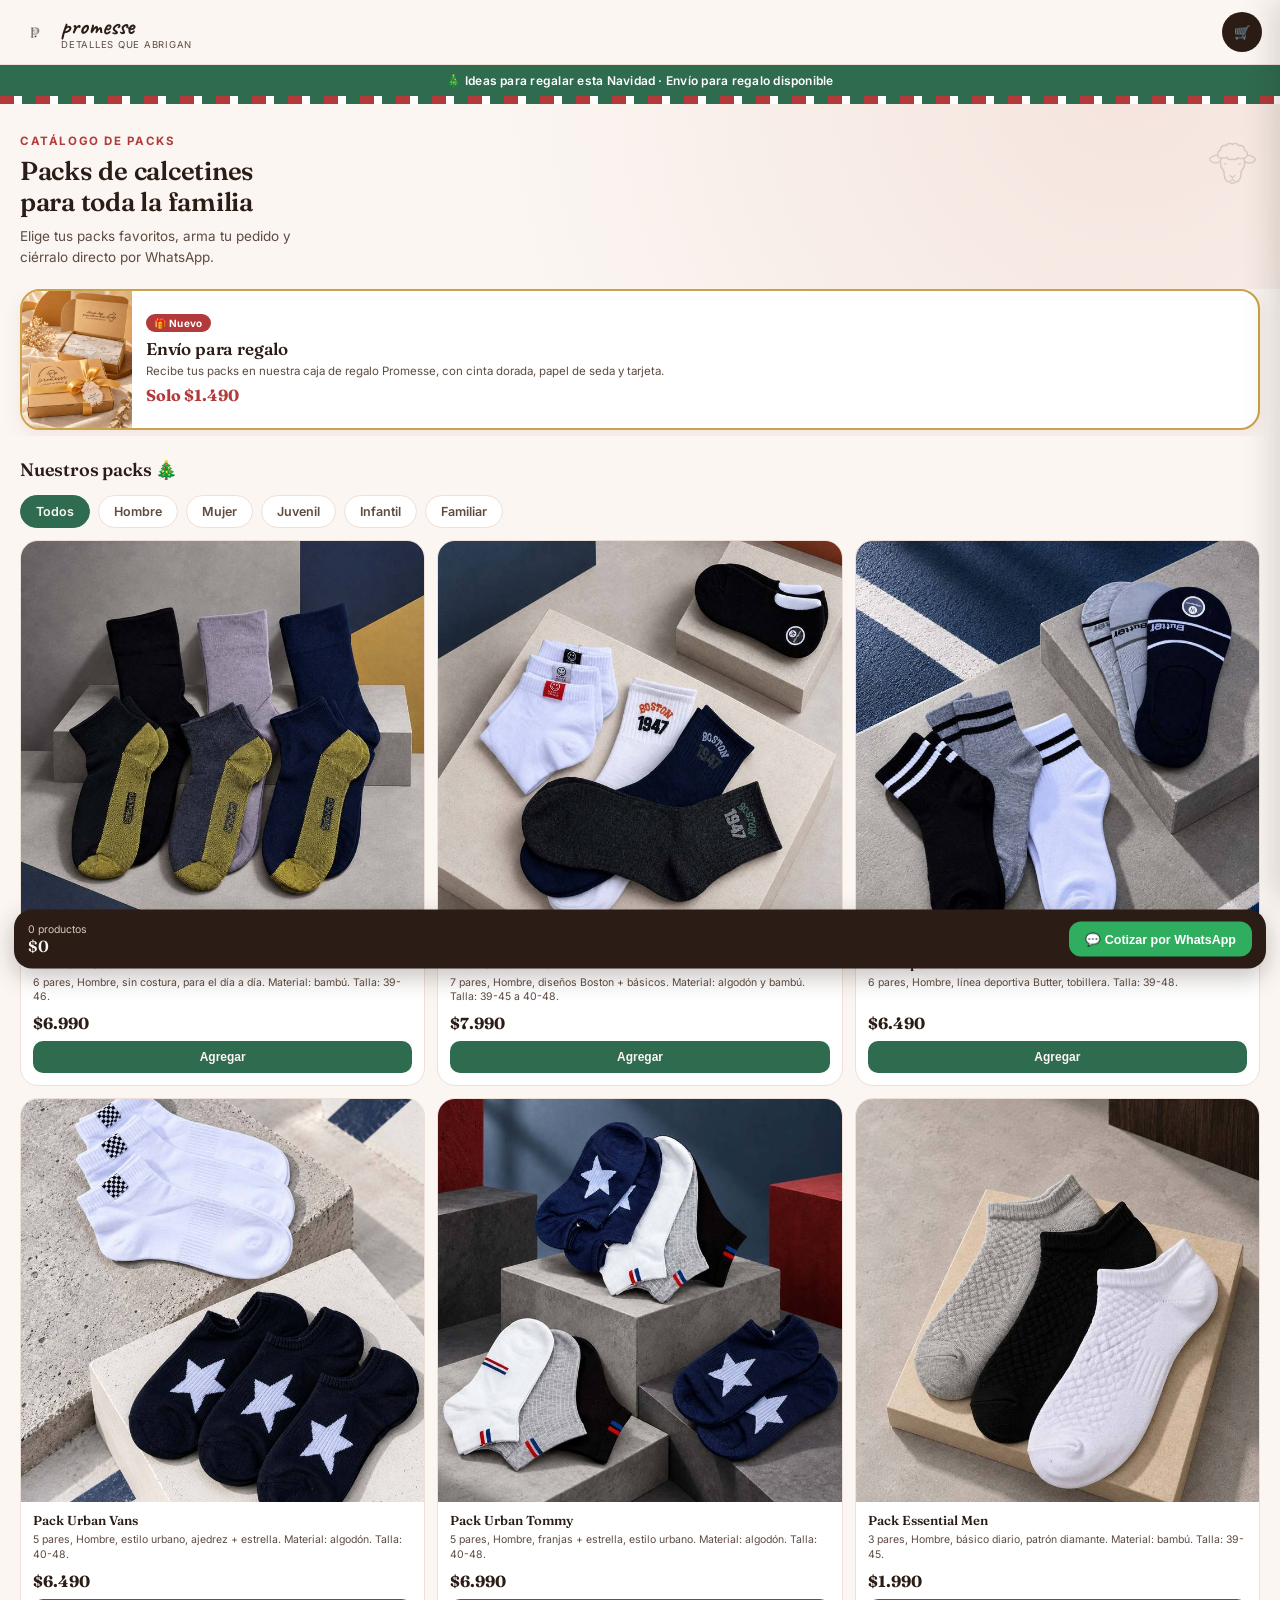
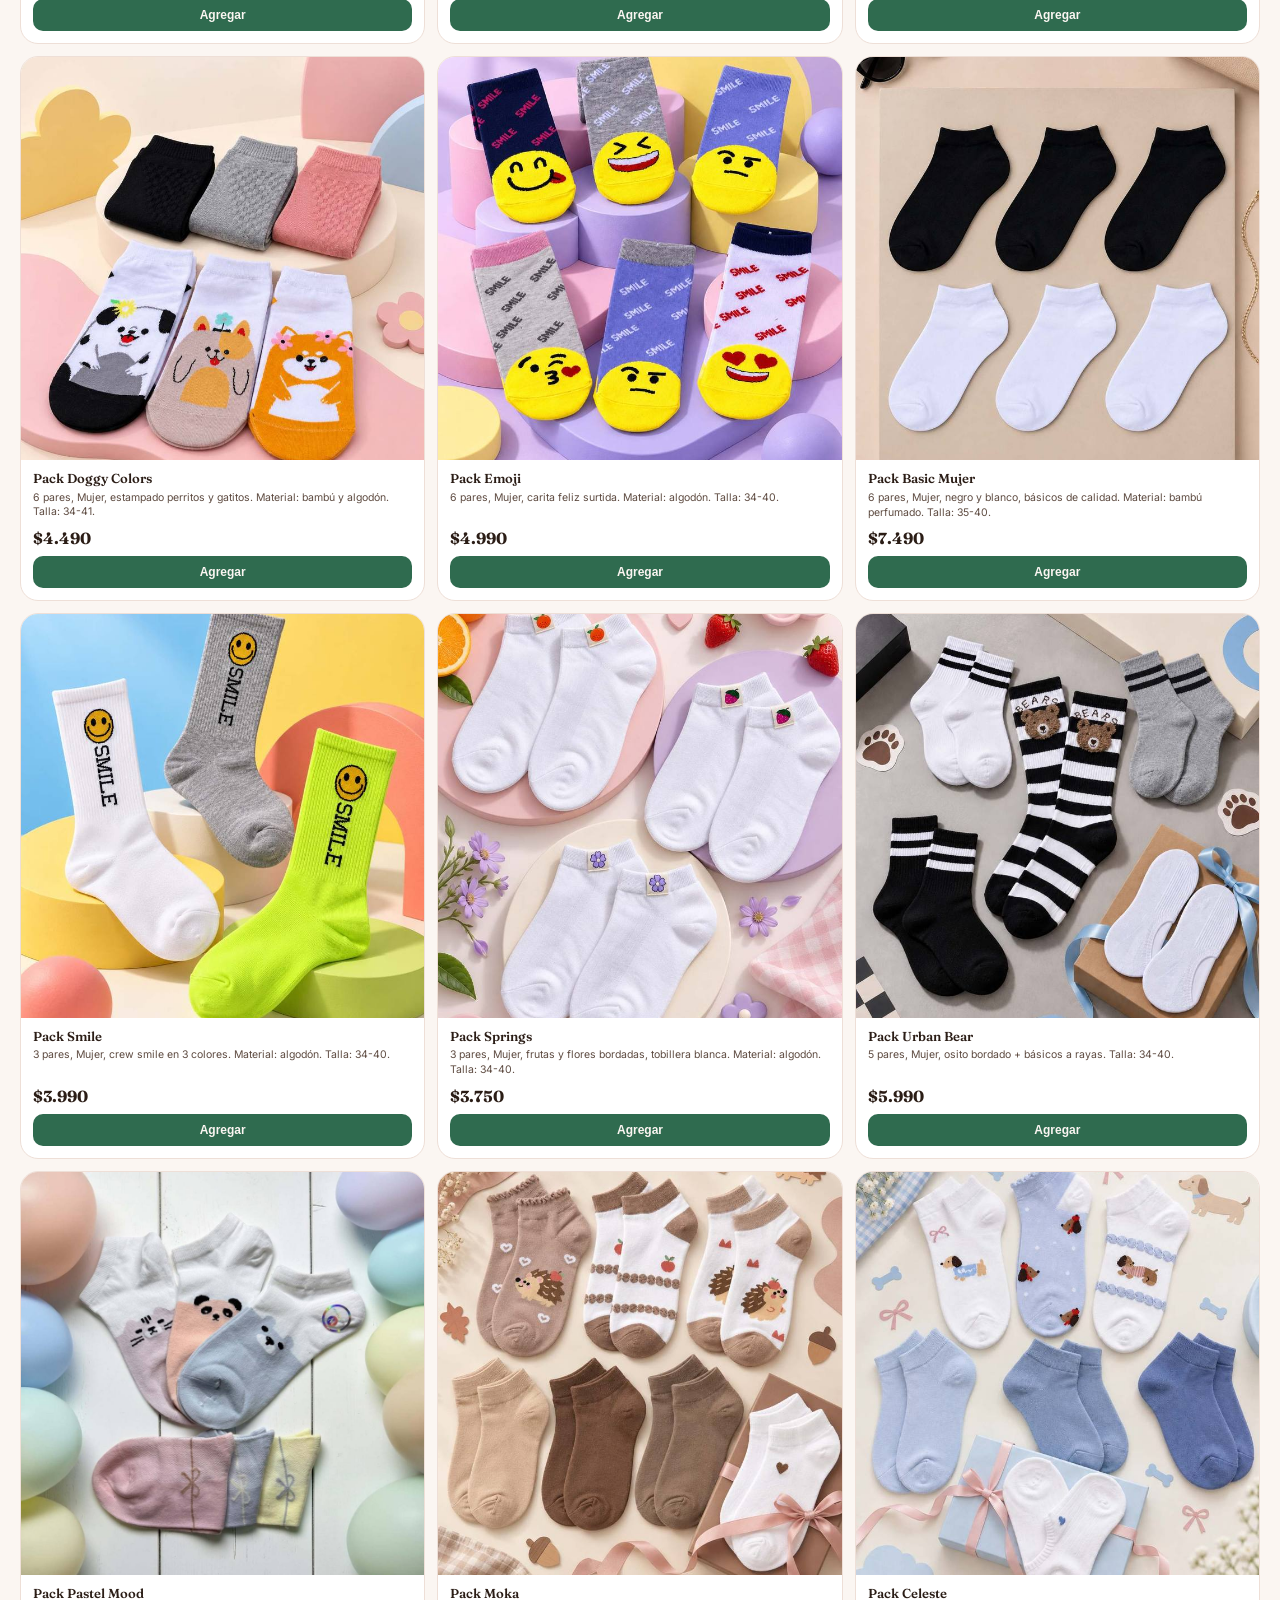
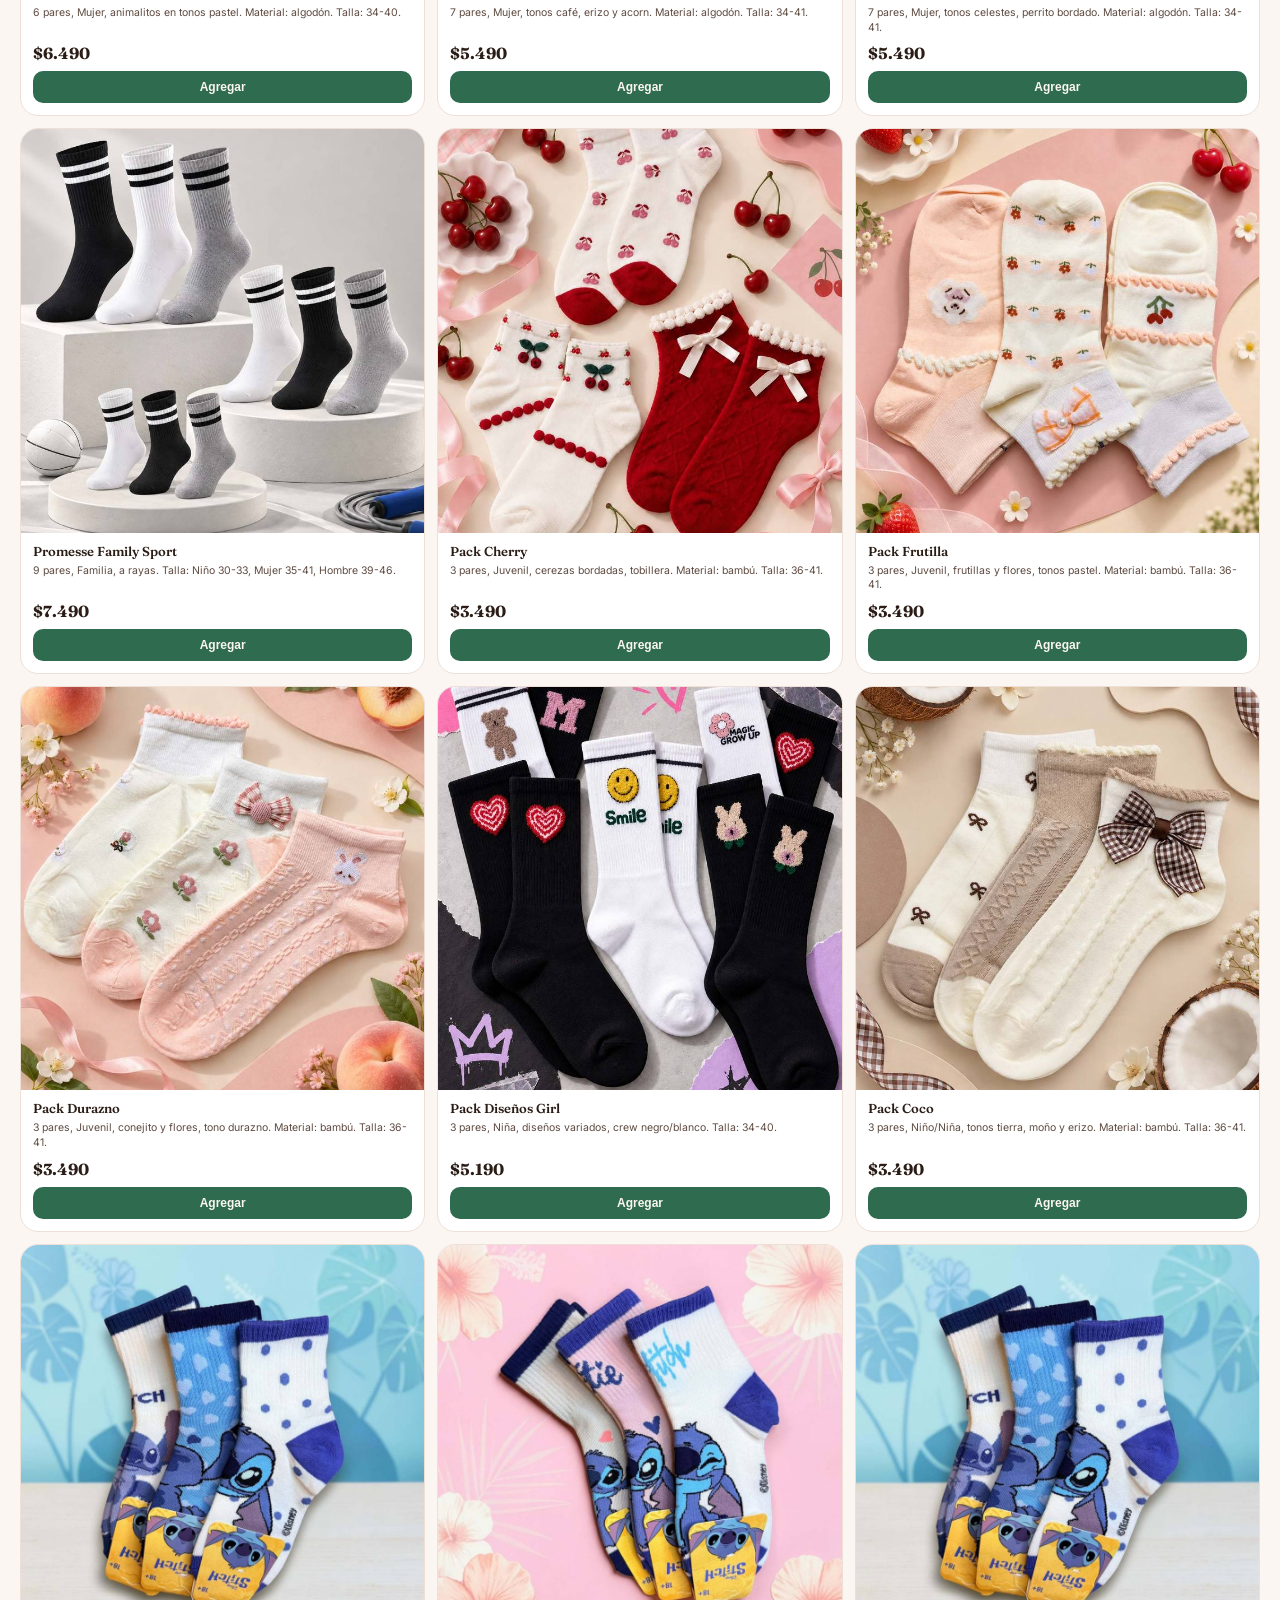
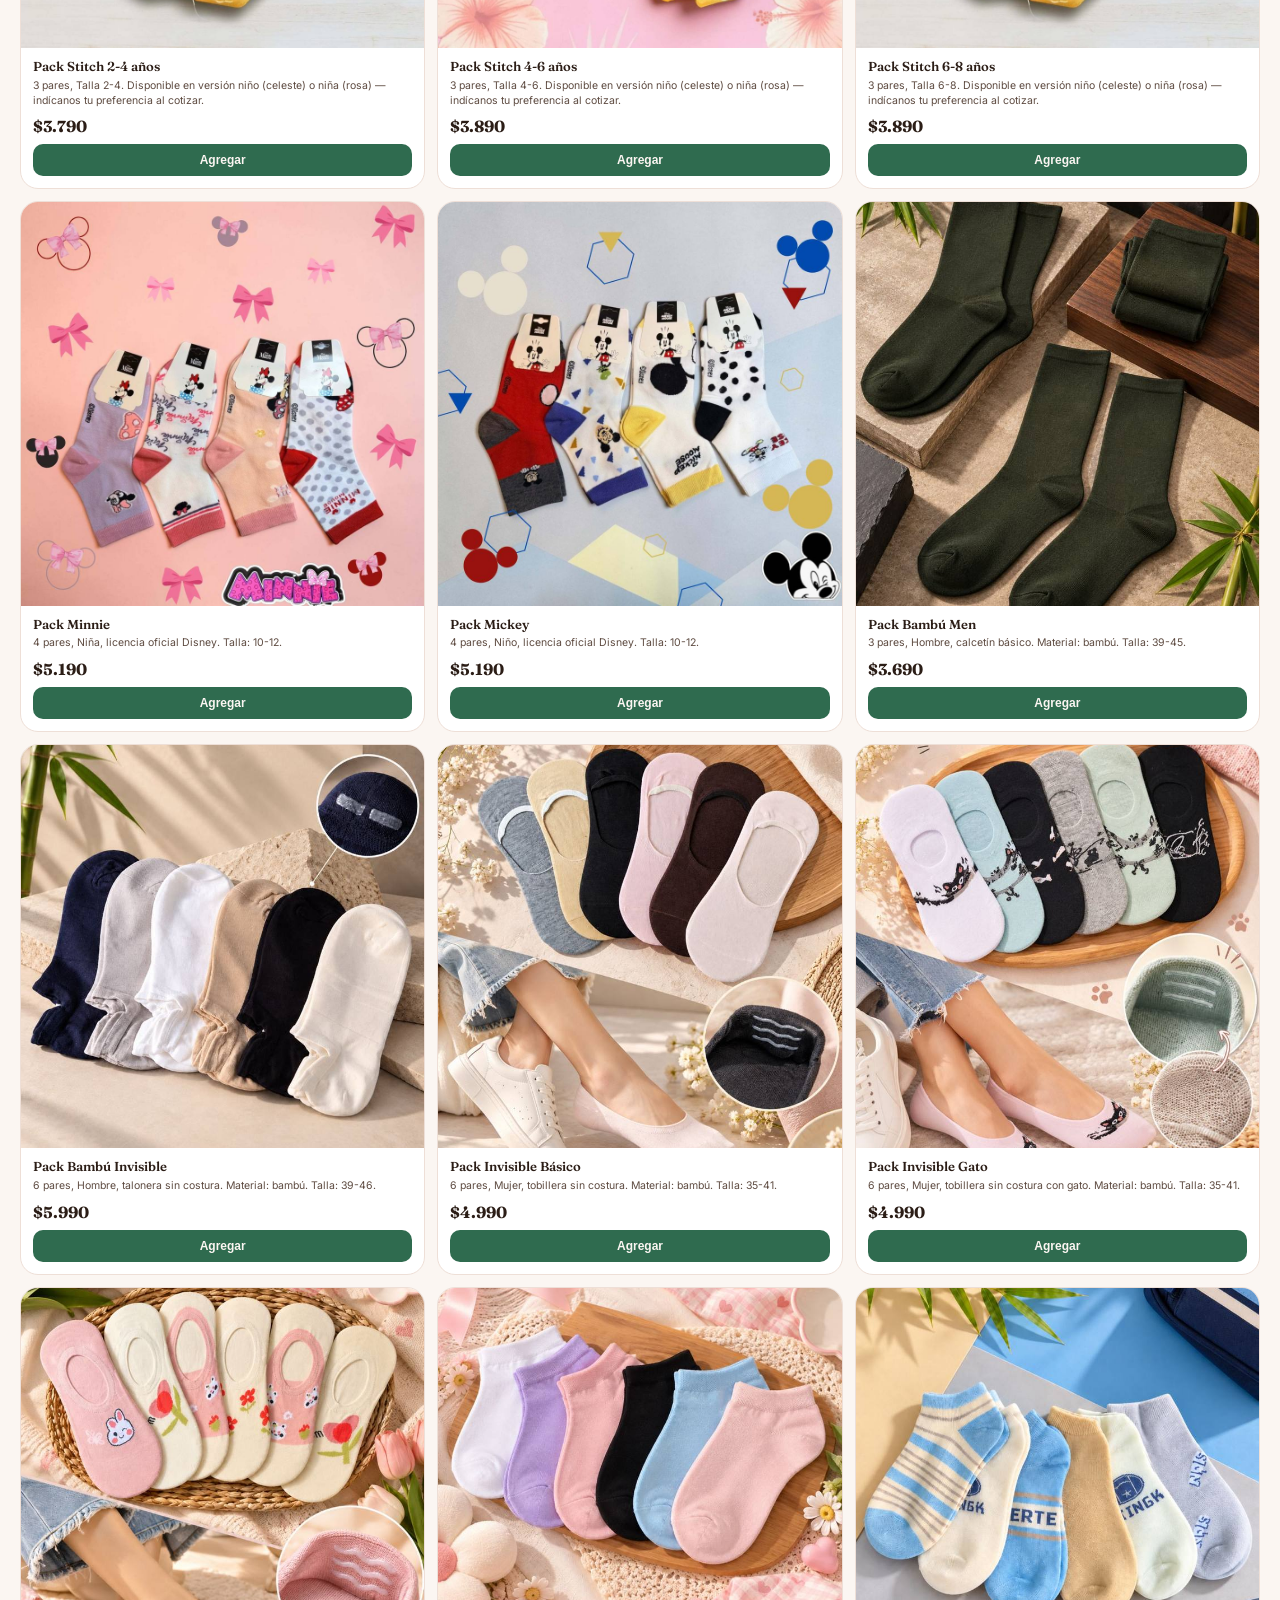
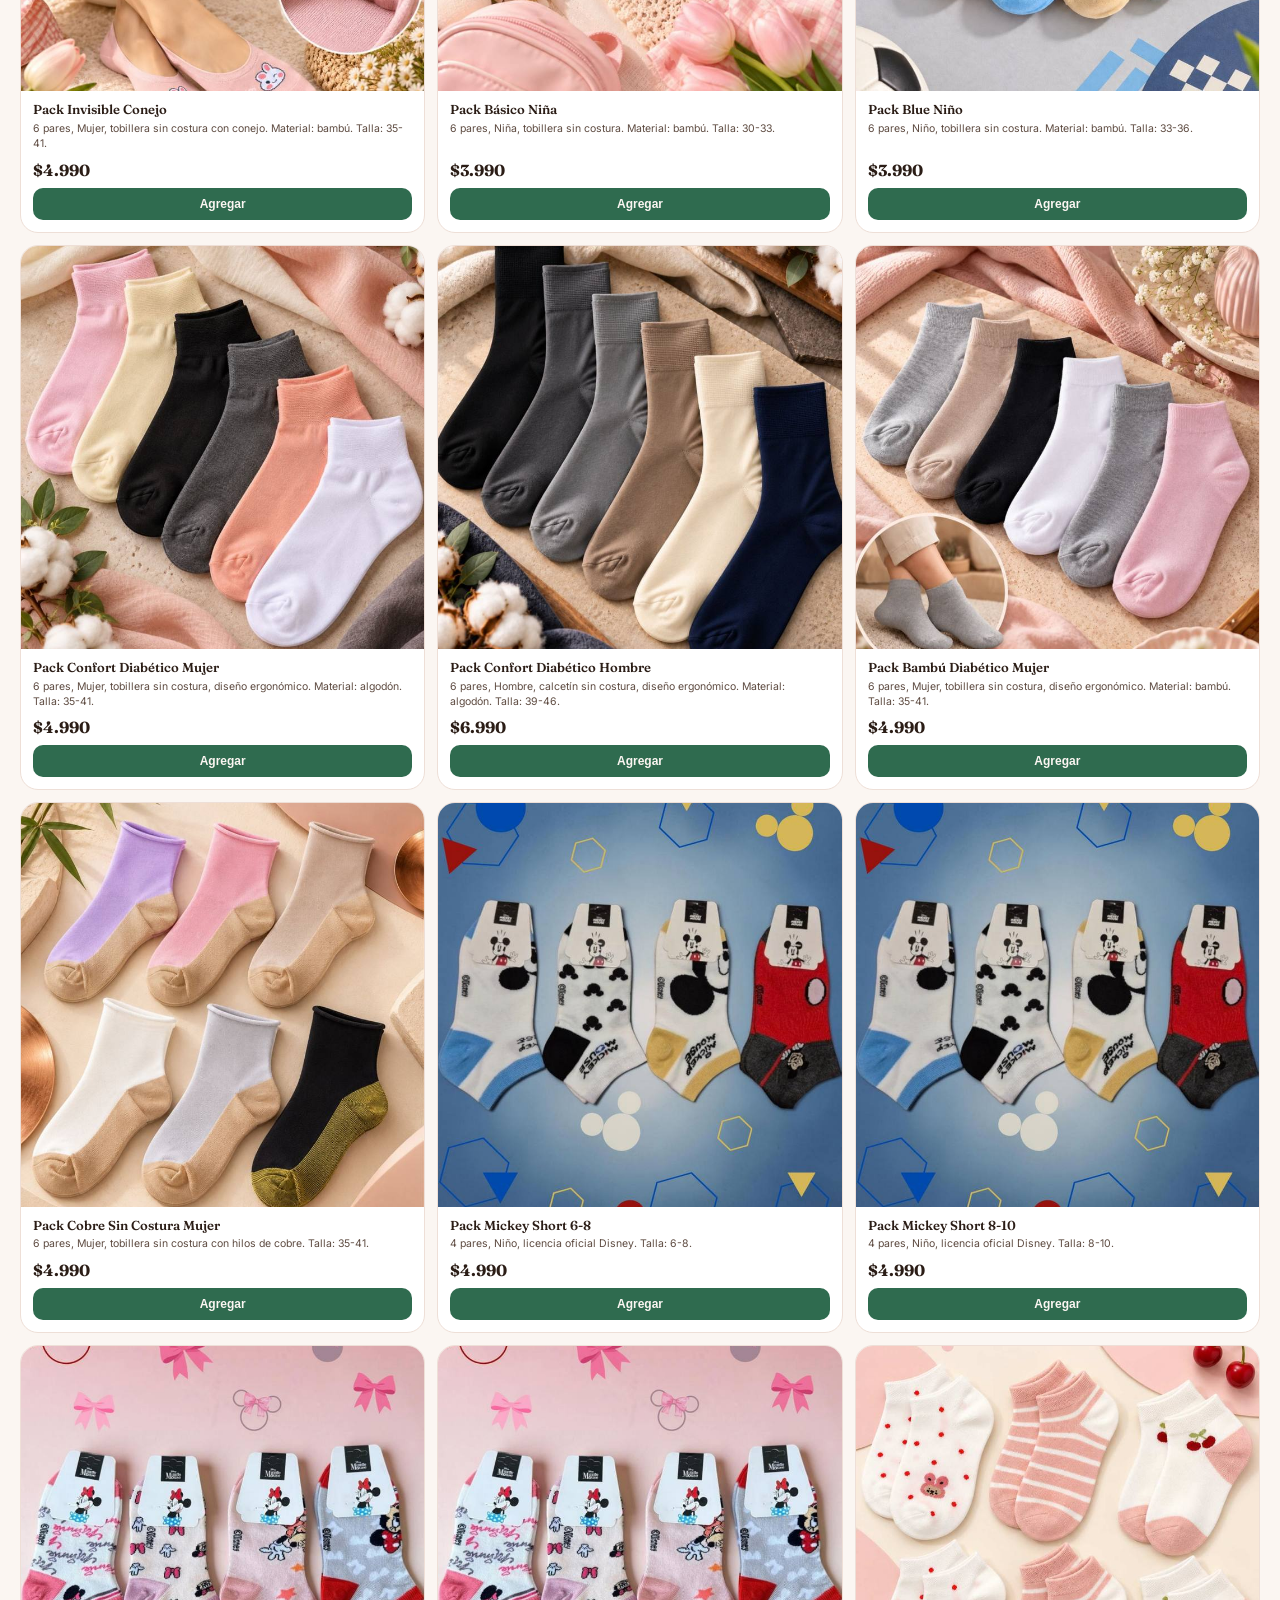
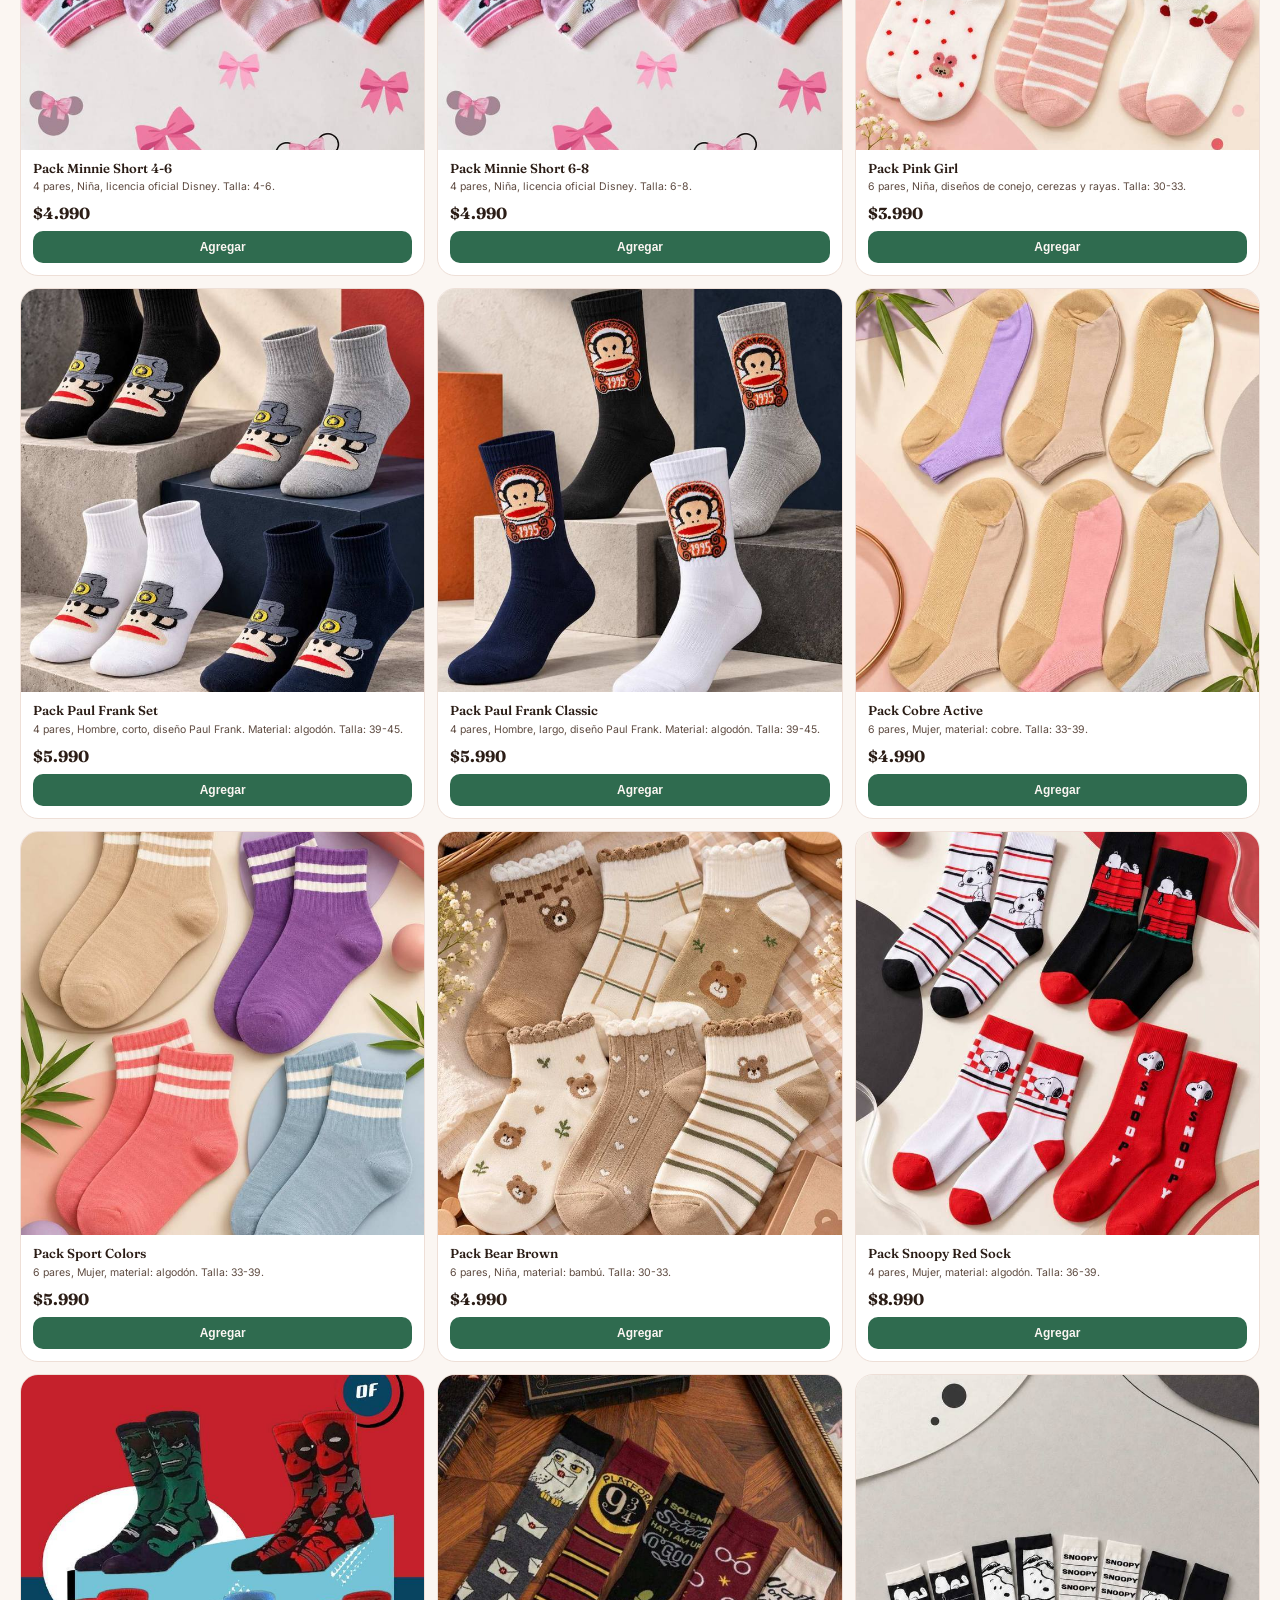
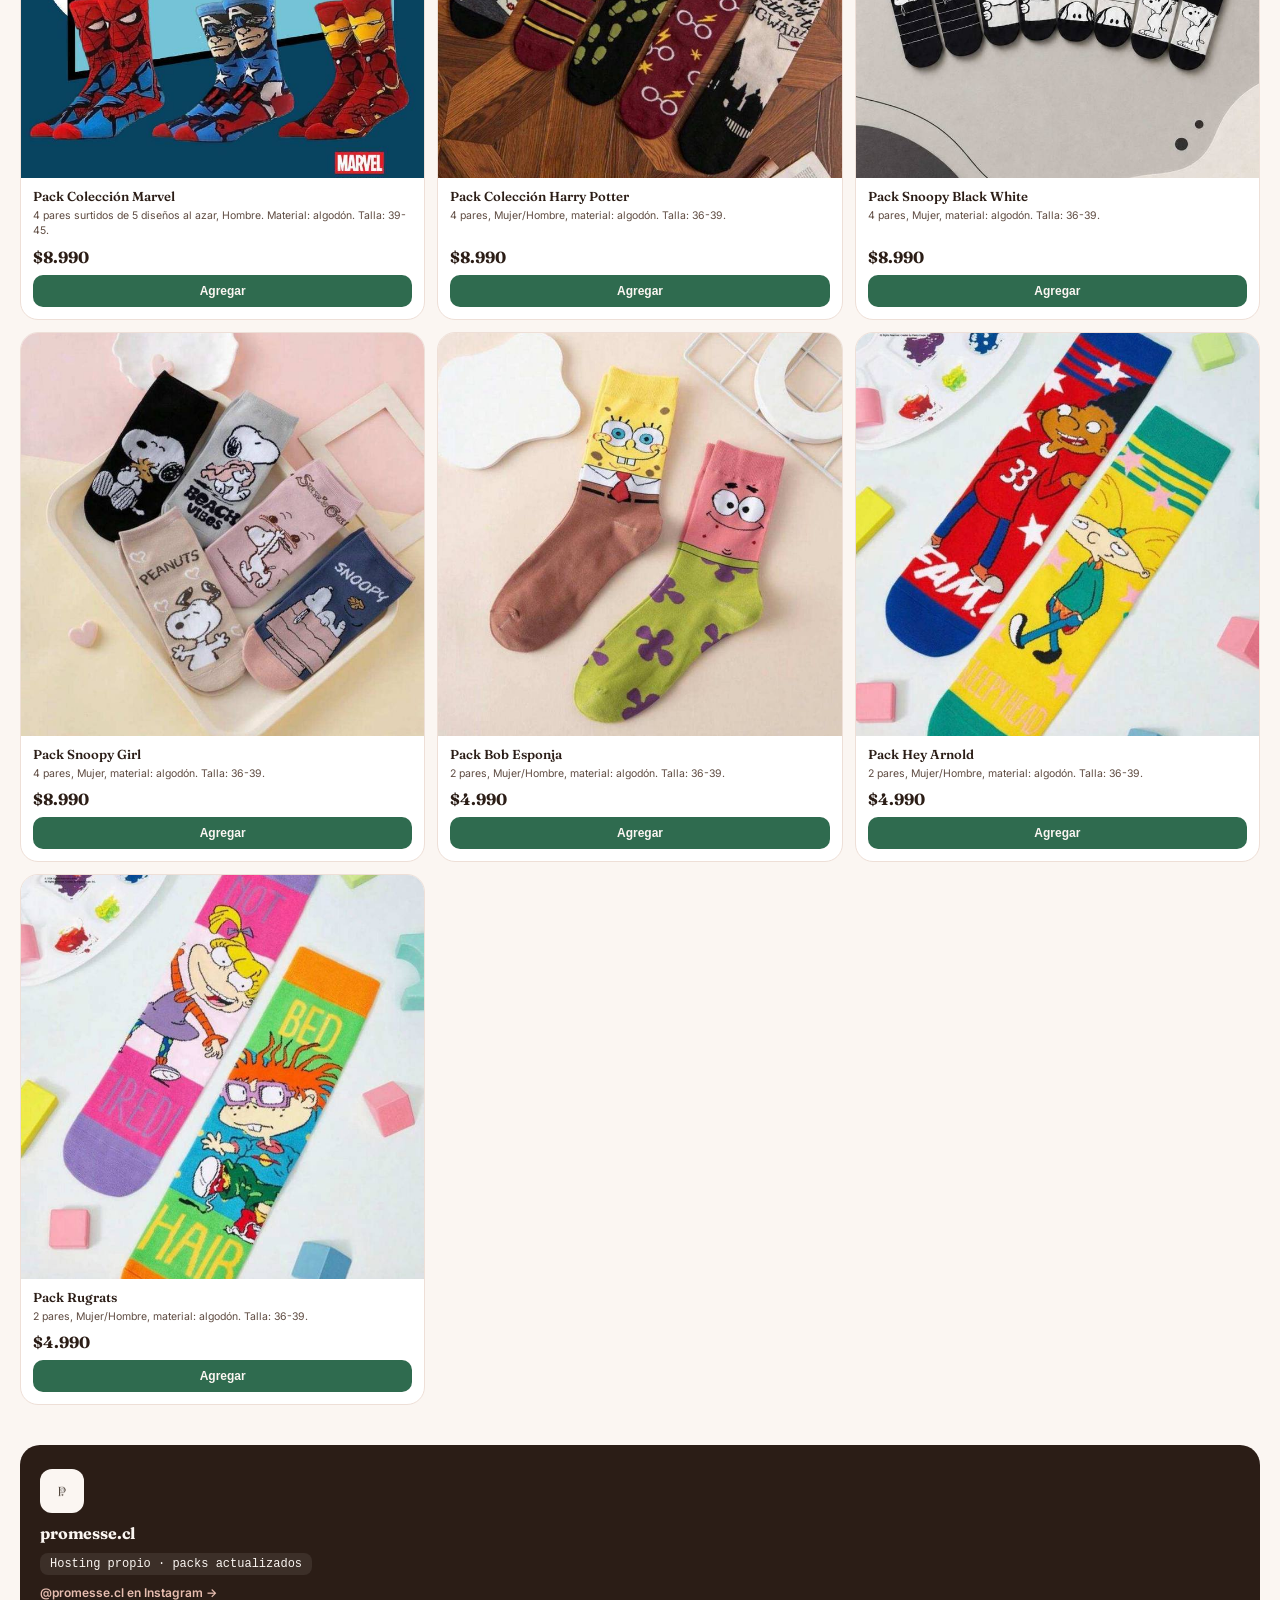
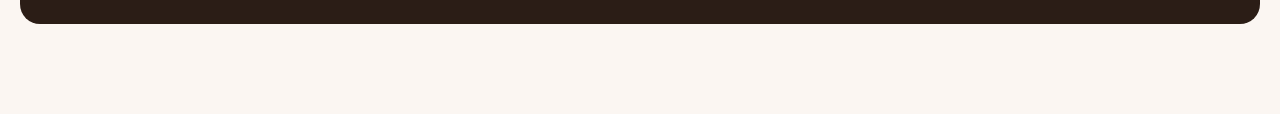
==== commit cb6e1bcf: "Add files via upload" ====
--- a/index.html
+++ b/index.html
@@ -195,6 +195,26 @@
   .cart-gift img{ width:56px; height:56px; object-fit:cover; border-radius:10px; flex-shrink:0; }
   .cg-info{ flex:1; }
   .gift-toggle{ margin-top:6px; background:var(--ink); color:var(--paper); border:none; font-size:11.5px; font-weight:600; padding:6px 10px; border-radius:8px; cursor:pointer; }
+
+  /* ===== MODO NAVIDAD: para quitarlo, borra class="navidad" del <body> y el bloque .xmas-* ===== */
+  :root{ --xmas-red:#B23A3A; --xmas-green:#2F6B4F; --xmas-gold:#C9A24A; }
+  .xmas-strip{ background:var(--xmas-green); color:#fff; text-align:center; font-size:12px; font-weight:600; padding:8px 12px; letter-spacing:0.02em; position:relative; z-index:3; }
+  .xmas-garland{ height:8px; background:repeating-linear-gradient(90deg, var(--xmas-red) 0 14px, #fff 14px 22px, var(--xmas-green) 22px 36px); position:relative; z-index:3; }
+  body.navidad .hero .eyebrow{ color:var(--xmas-red); }
+  body.navidad .p-cta, body.navidad .chip.active, body.navidad .sticky-bar button.navidad-btn{ background:var(--xmas-green); }
+  body.navidad .chip.active{ border-color:var(--xmas-green); }
+  body.navidad .gb-tag{ background:var(--xmas-red); }
+  body.navidad .gift-banner{ border:2px solid var(--xmas-gold); }
+  body.navidad .gb-price{ color:var(--xmas-red); }
+  body.navidad .section-head h2::after{ content:" 🎄"; }
+  .snow{ position:fixed; inset:0; pointer-events:none; overflow:hidden; z-index:2; }
+  .snowflake{ position:absolute; top:-12px; color:#fff; opacity:.85; text-shadow:0 0 3px rgba(90,60,40,.35); animation-name:snowfall; animation-timing-function:linear; animation-iteration-count:infinite; }
+  @keyframes snowfall{
+    0%{ transform:translate3d(0,0,0); }
+    50%{ transform:translate3d(18px,50vh,0); }
+    100%{ transform:translate3d(-8px,110vh,0); }
+  }
+  @media (prefers-reduced-motion: reduce){ .snow{ display:none; } }
 </style>
 <!-- Google Analytics 4 -->
 <script async src="https://www.googletagmanager.com/gtag/js?id=G-JY3YLQ8Q1R"></script>
@@ -206,8 +226,16 @@
   // Envío seguro: no rompe la página si un bloqueador impide cargar GA
   function track(name, params){ try { gtag('event', name, params || {}); } catch(e) {} }
 </script>
+<link rel="icon" href="favicon.ico" sizes="any">
+<link rel="icon" type="image/png" sizes="48x48" href="images/favicon-48.png">
+<link rel="icon" type="image/png" sizes="96x96" href="images/favicon-96.png">
+<link rel="icon" type="image/png" sizes="192x192" href="images/favicon-192.png">
+<link rel="apple-touch-icon" sizes="180x180" href="images/apple-touch-icon.png">
+<script type="application/ld+json">
+{"@context":"https://schema.org","@type":"Organization","name":"Promesse","url":"https://www.promesse.cl/","logo":"https://www.promesse.cl/images/favicon-512.png","sameAs":["https://www.instagram.com/promesse.cl"]}
+</script>
 </head>
-<body>
+<body class="navidad">
 
 <header>
   <div class="brand">
@@ -222,6 +250,9 @@
     <span class="cart-count" id="cartCount" style="display:none;">0</span>
   </button>
 </header>
+<div class="xmas-strip">🎄 Ideas para regalar esta Navidad · Envío para regalo disponible</div>
+<div class="xmas-garland"></div>
+
 
 <section class="hero">
   <img class="hero-sheep" src="images/sheep-icon.png" alt="">
@@ -1048,5 +1079,25 @@
   });
 </script>
 
+<div class="snow" id="snow" aria-hidden="true"></div>
+<script>
+  // Nieve decorativa (solo modo navidad). Quitar este bloque para desactivarla.
+  (function(){
+    if(!document.body.classList.contains('navidad')) return;
+    if(window.matchMedia && window.matchMedia('(prefers-reduced-motion: reduce)').matches) return;
+    const layer = document.getElementById('snow');
+    const flakes = ['❄','❅','❆','•'];
+    for(let i=0;i<22;i++){
+      const s = document.createElement('span');
+      s.className = 'snowflake';
+      s.textContent = flakes[i % flakes.length];
+      s.style.left = (Math.random()*100) + '%';
+      s.style.fontSize = (8 + Math.random()*10) + 'px';
+      s.style.animationDuration = (12 + Math.random()*14) + 's';
+      s.style.animationDelay = (-Math.random()*20) + 's';
+      layer.appendChild(s);
+    }
+  })();
+</script>
 </body>
 </html>
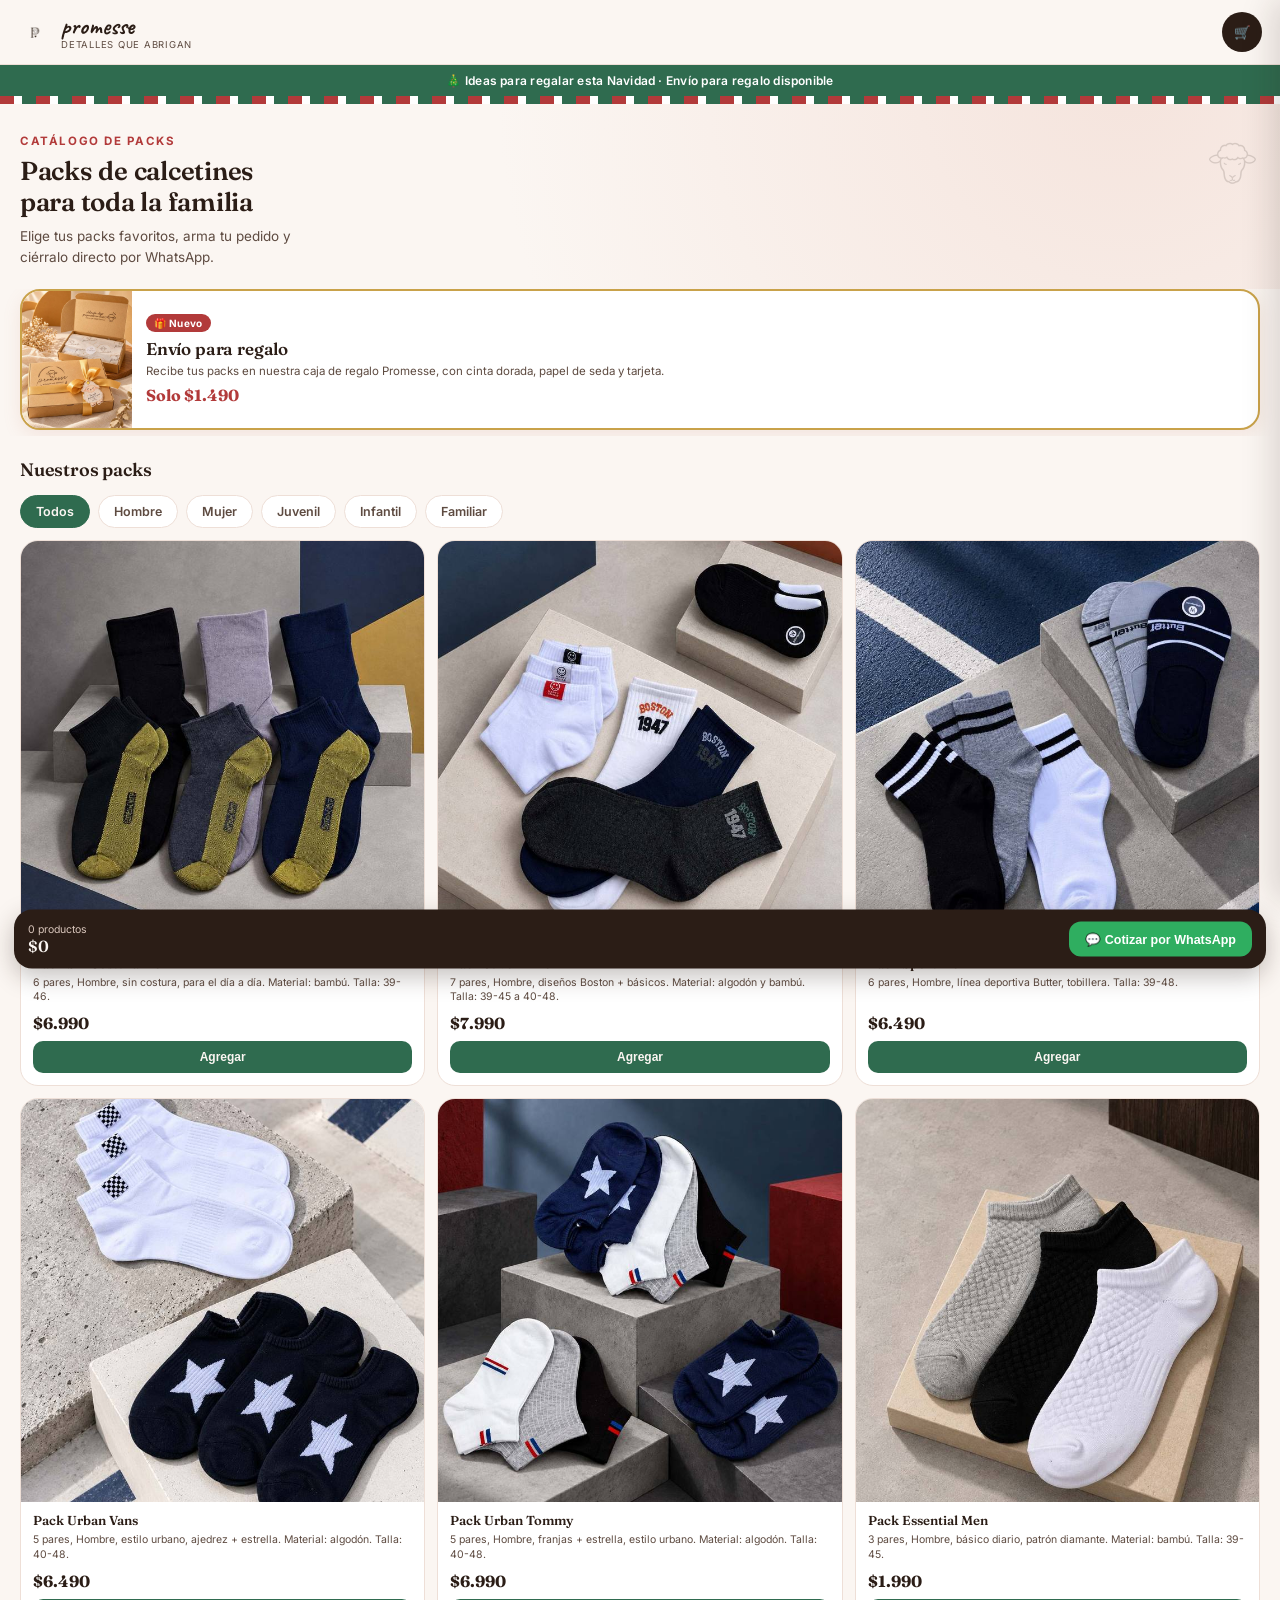
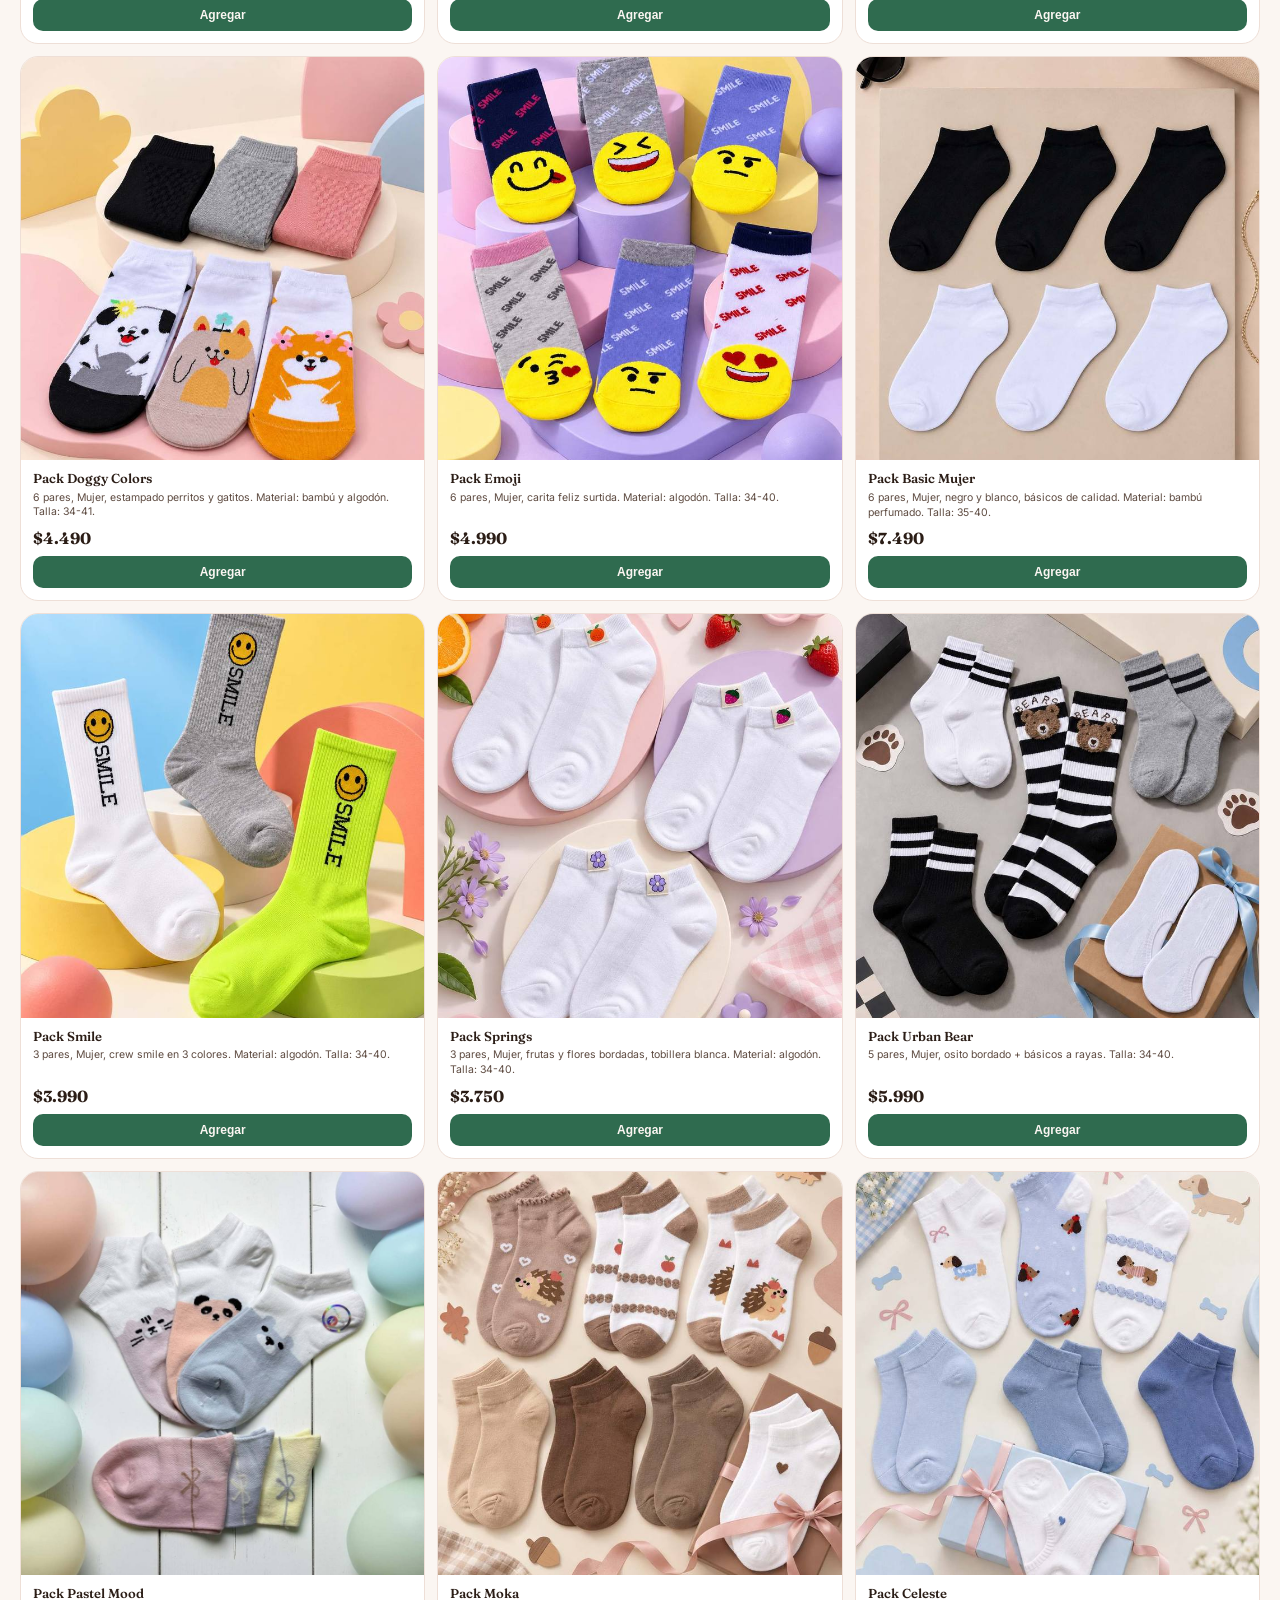
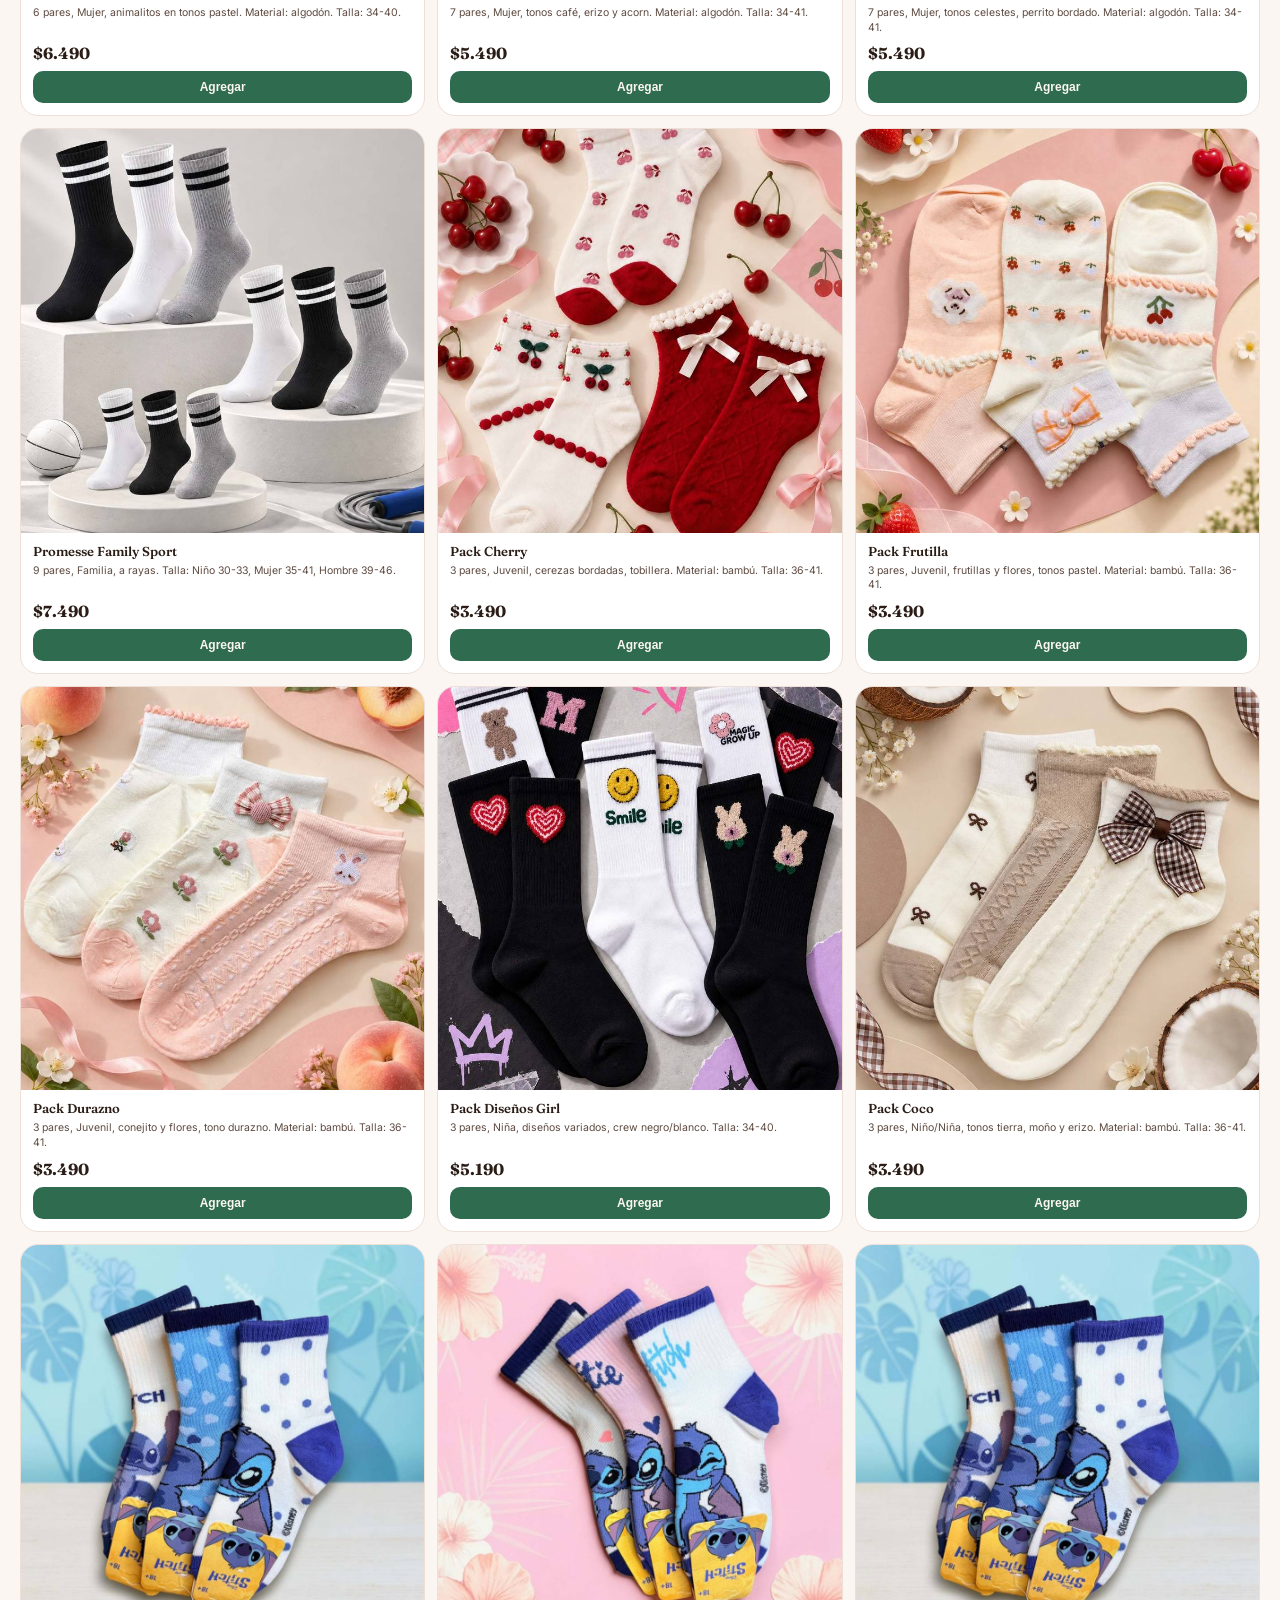
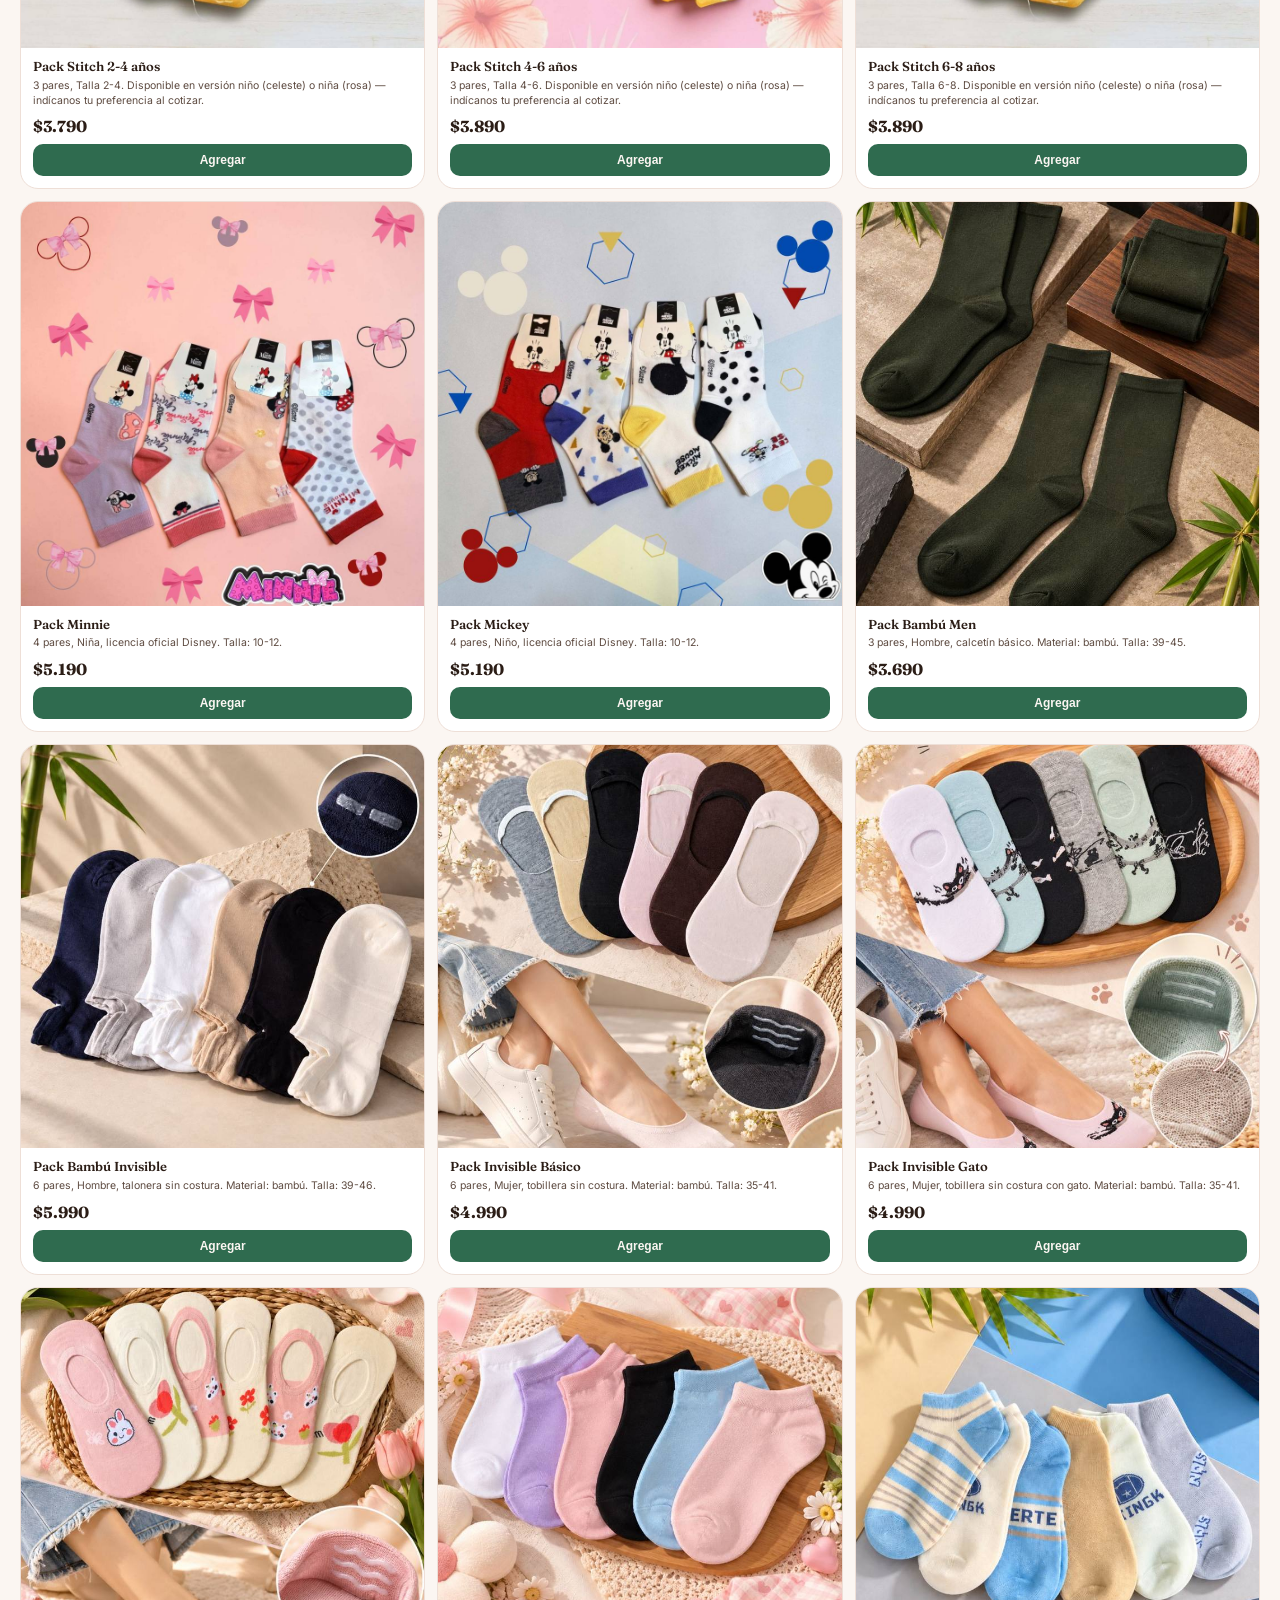
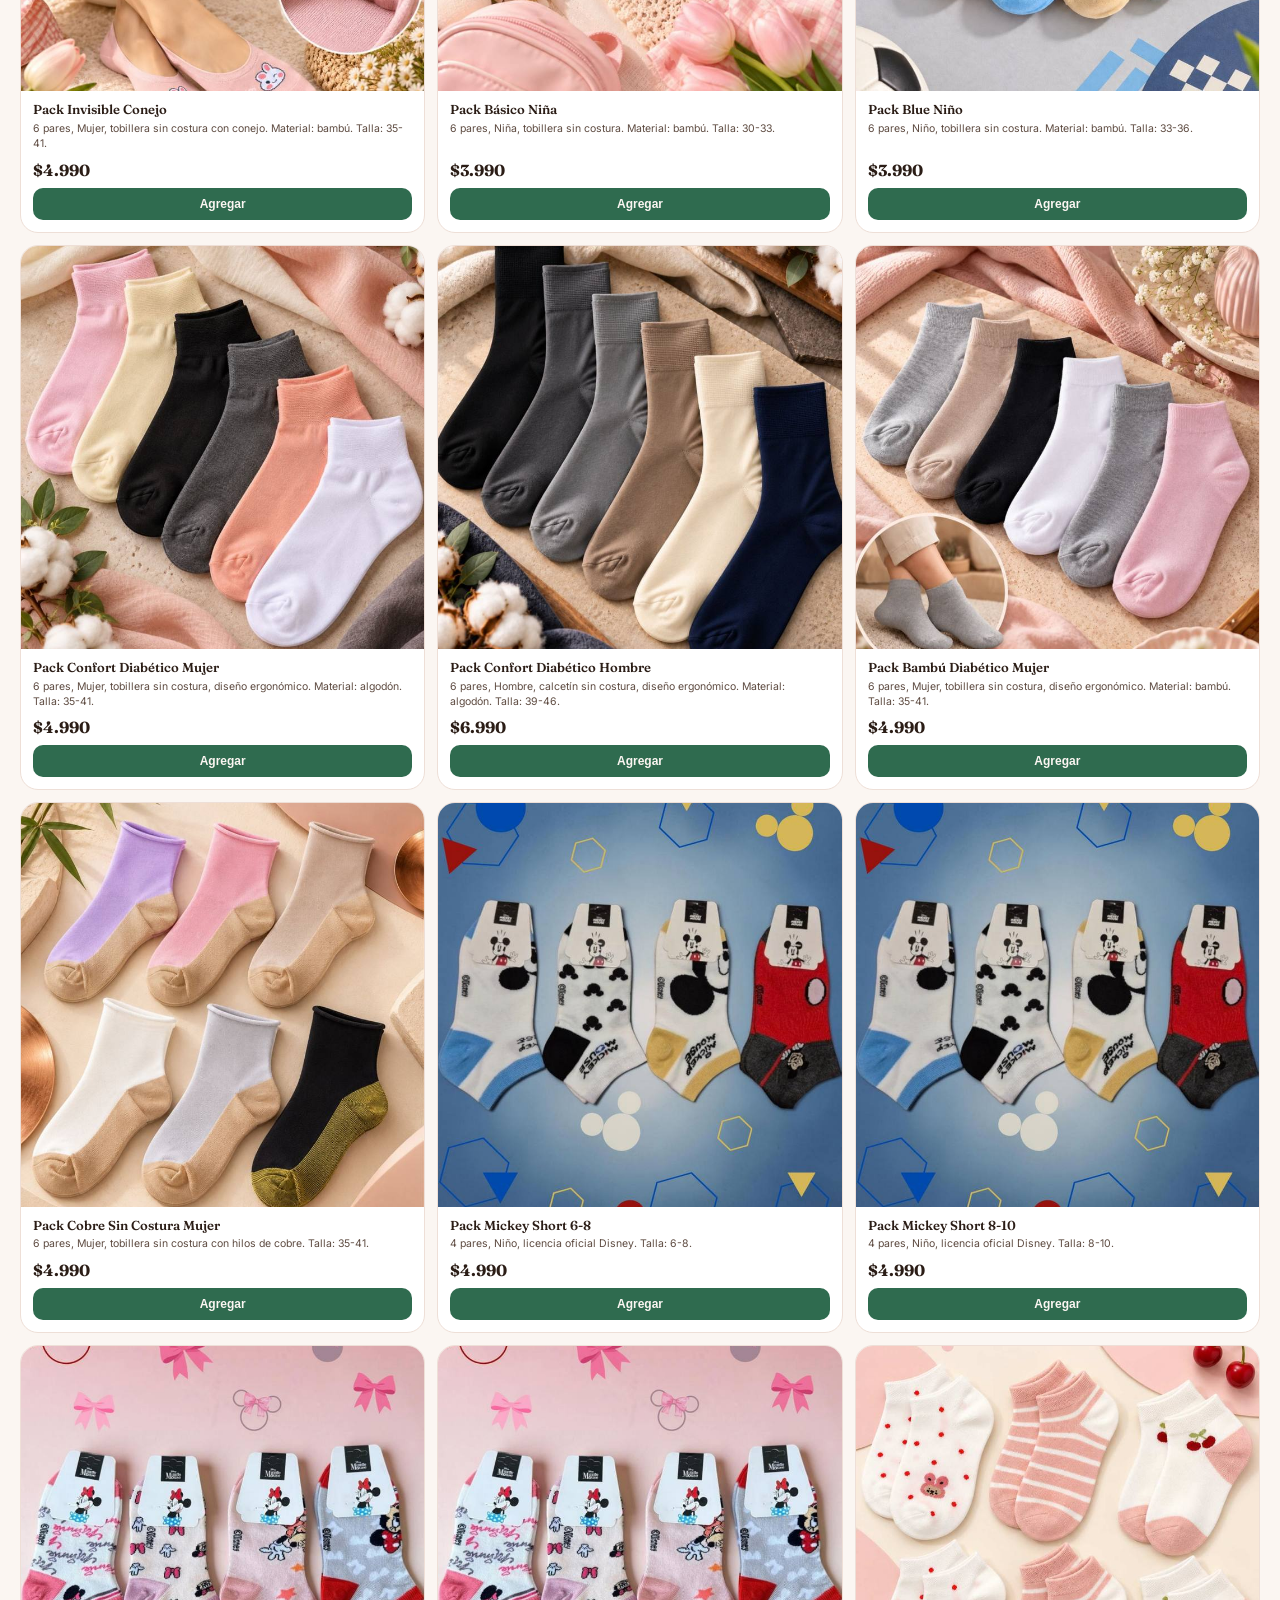
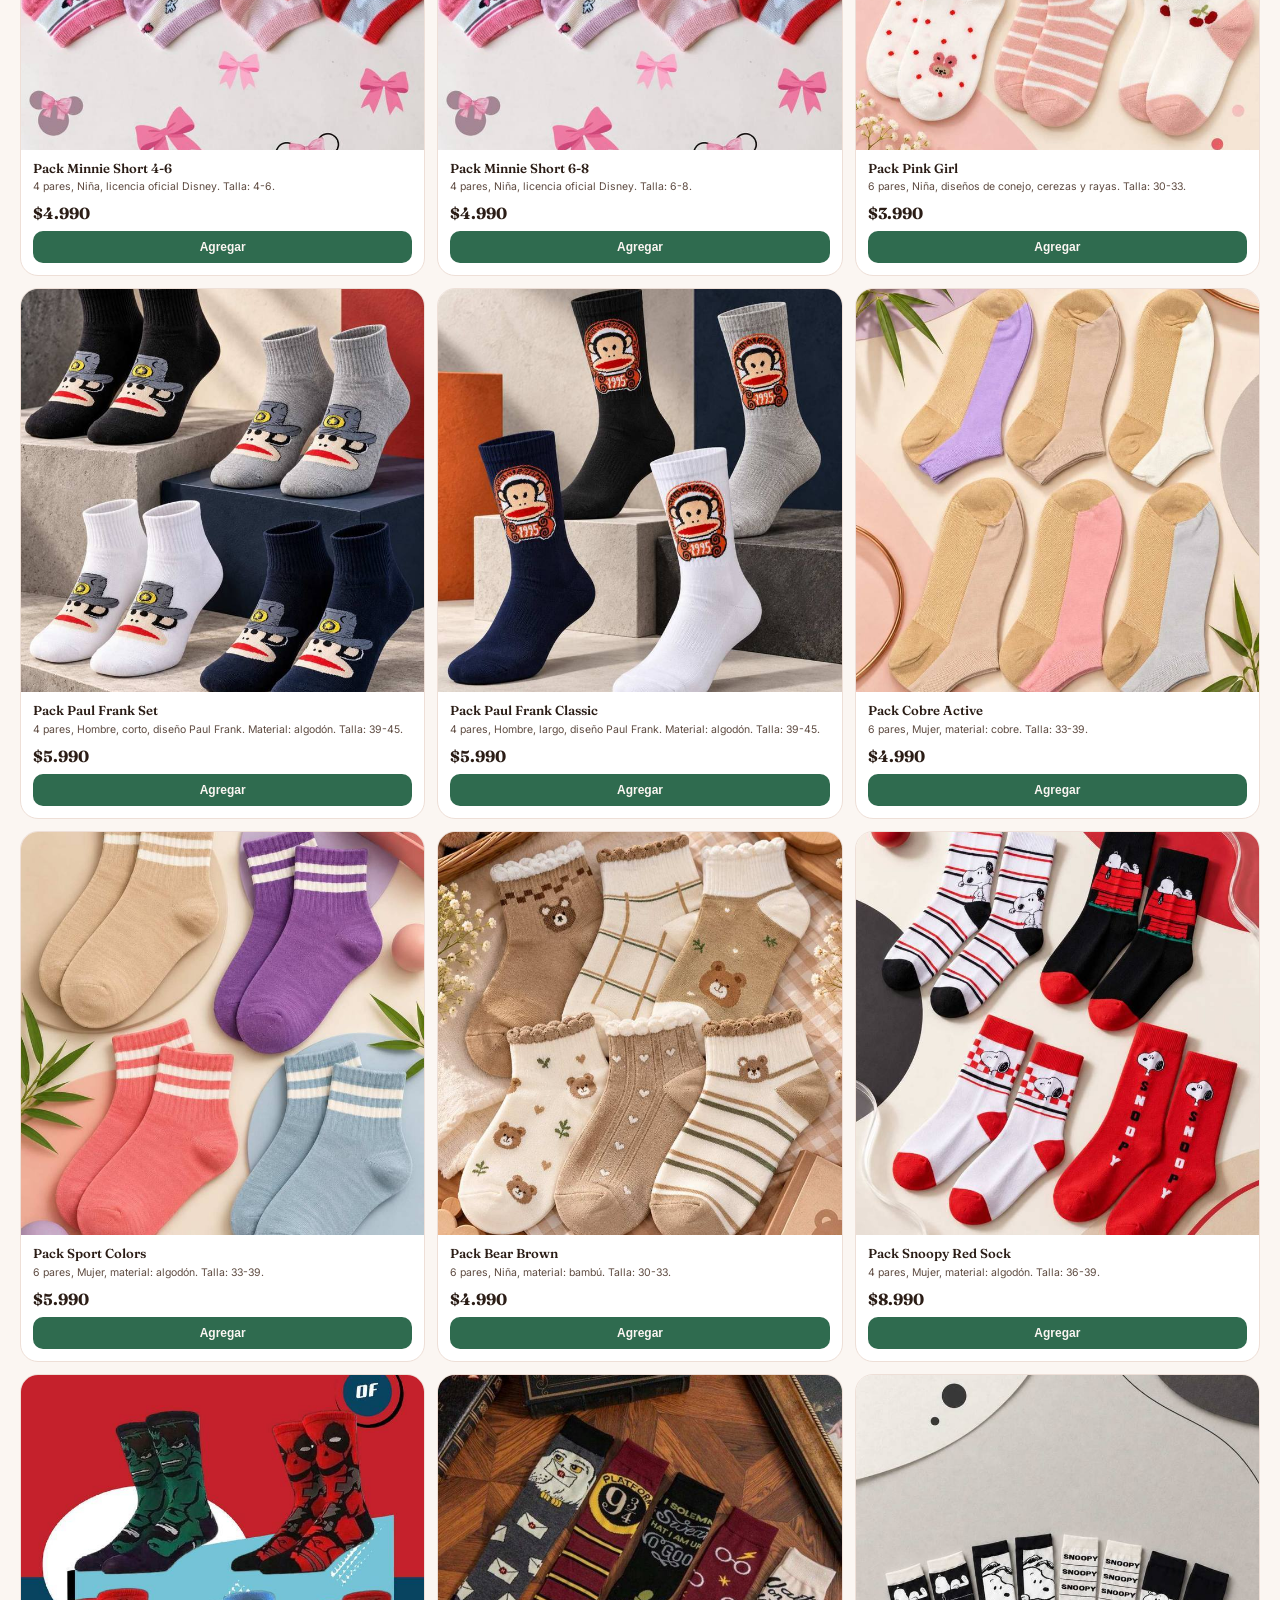
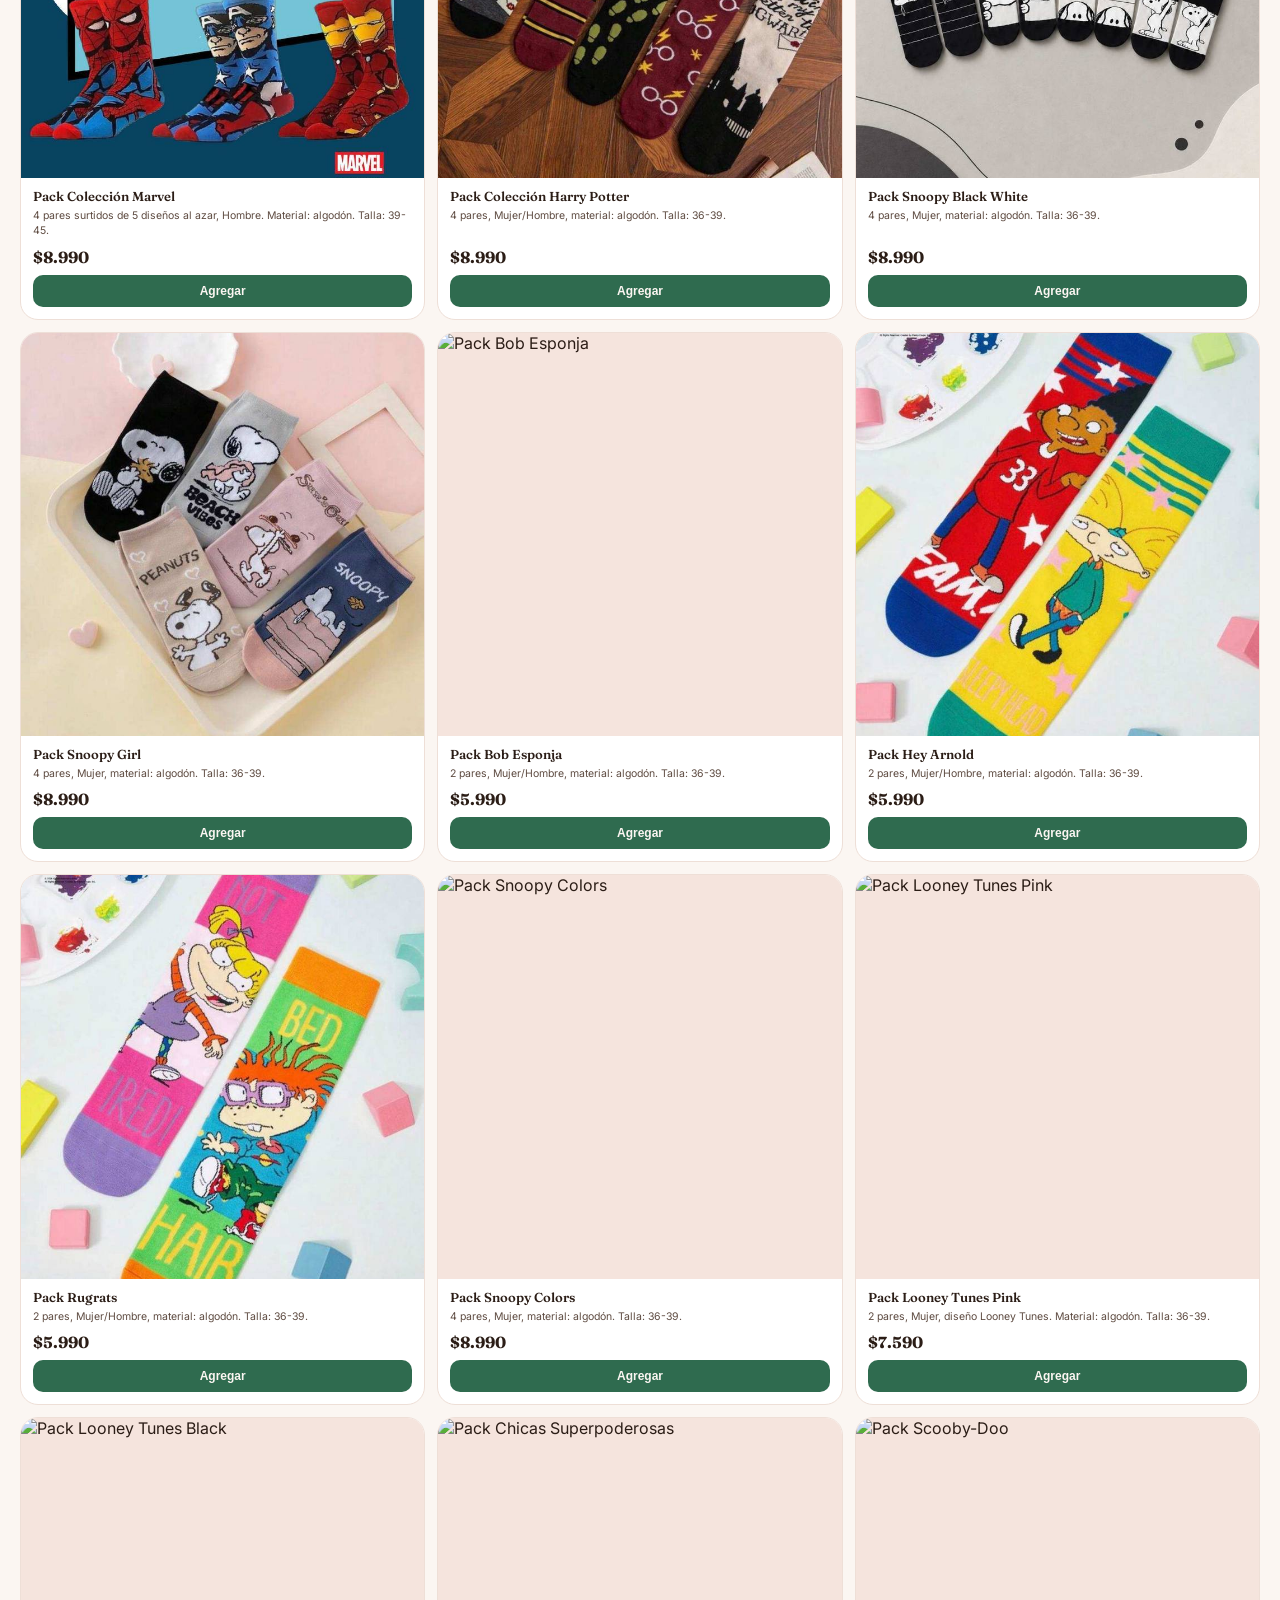
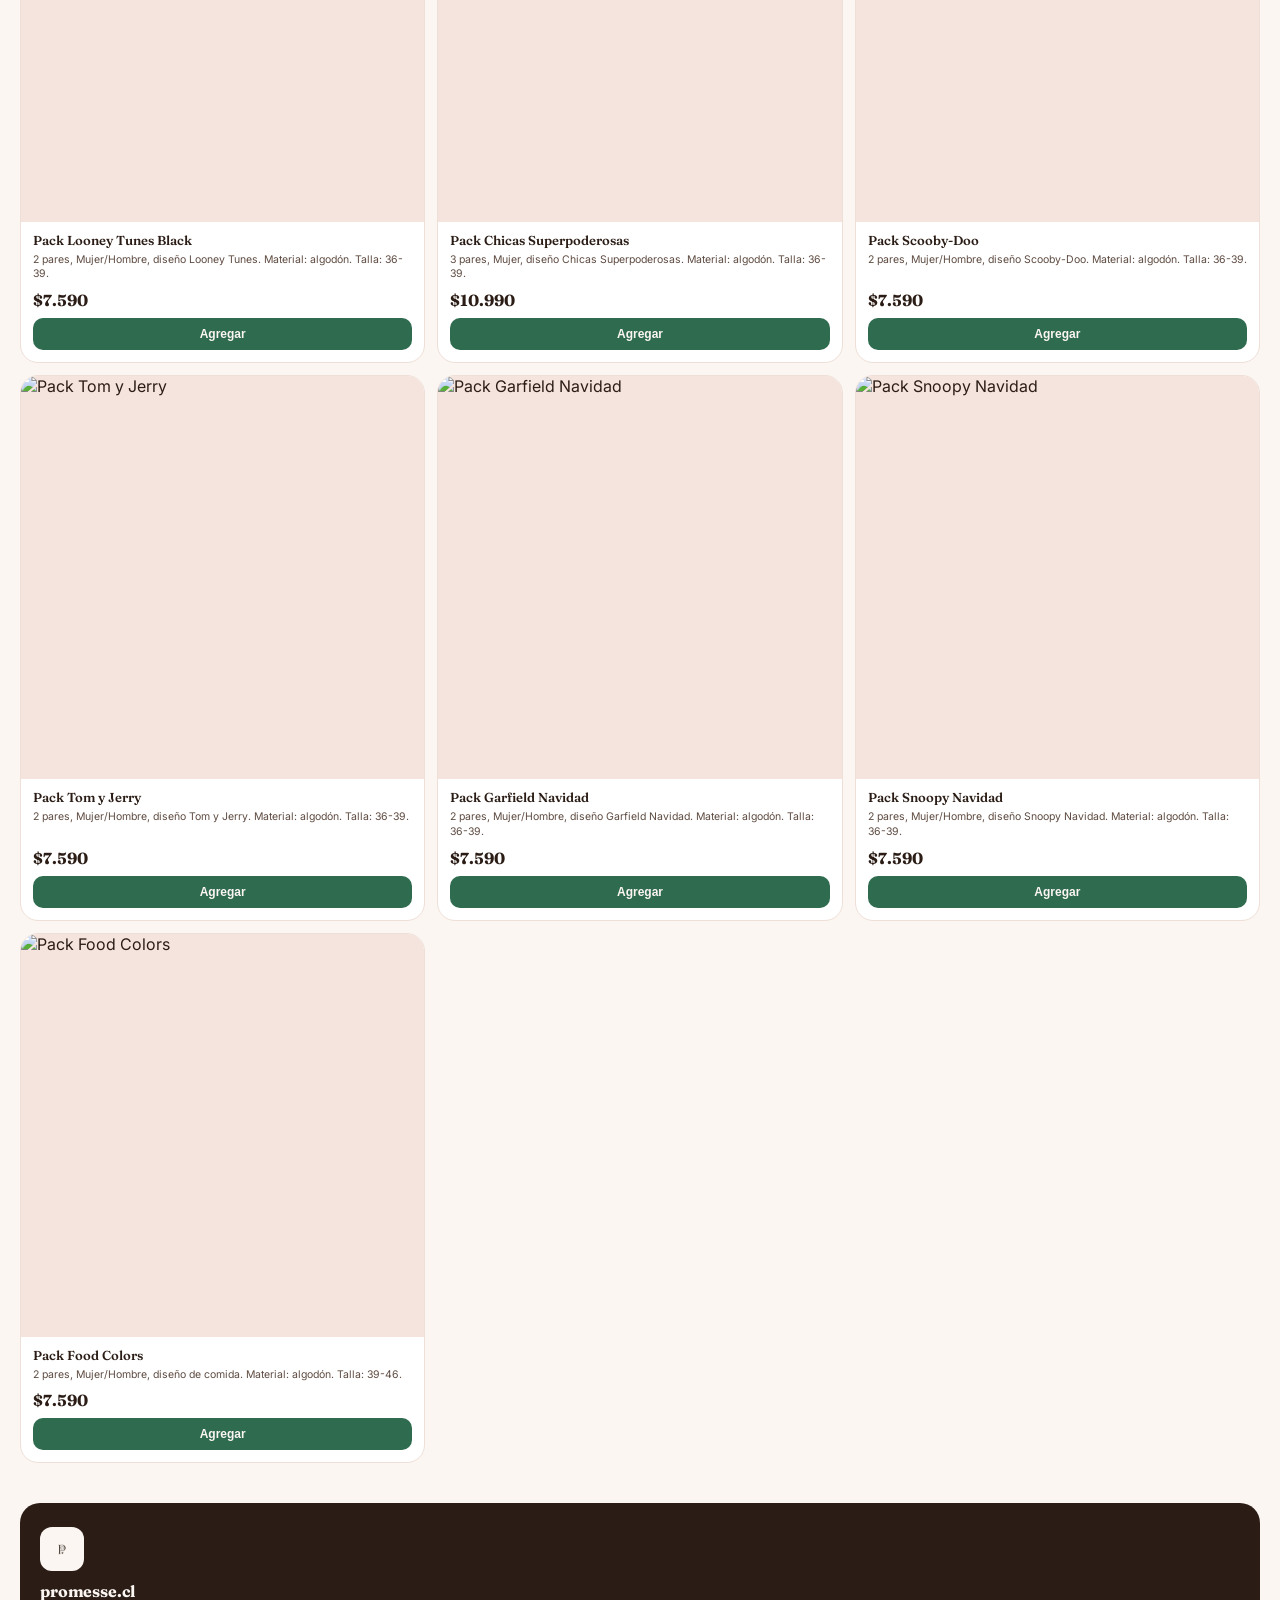
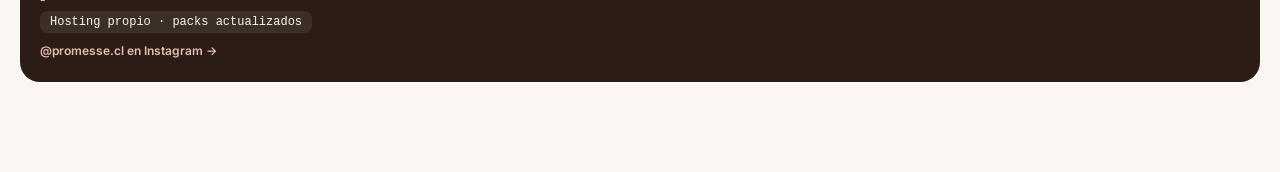
==== commit a1aaae5b: "Add files via upload" ====
--- a/index.html
+++ b/index.html
@@ -201,12 +201,11 @@
   .xmas-strip{ background:var(--xmas-green); color:#fff; text-align:center; font-size:12px; font-weight:600; padding:8px 12px; letter-spacing:0.02em; position:relative; z-index:3; }
   .xmas-garland{ height:8px; background:repeating-linear-gradient(90deg, var(--xmas-red) 0 14px, #fff 14px 22px, var(--xmas-green) 22px 36px); position:relative; z-index:3; }
   body.navidad .hero .eyebrow{ color:var(--xmas-red); }
-  body.navidad .p-cta, body.navidad .chip.active, body.navidad .sticky-bar button.navidad-btn{ background:var(--xmas-green); }
+  body.navidad .p-cta, body.navidad .chip.active{ background:var(--xmas-green); }
   body.navidad .chip.active{ border-color:var(--xmas-green); }
   body.navidad .gb-tag{ background:var(--xmas-red); }
   body.navidad .gift-banner{ border:2px solid var(--xmas-gold); }
   body.navidad .gb-price{ color:var(--xmas-red); }
-  body.navidad .section-head h2::after{ content:" 🎄"; }
   .snow{ position:fixed; inset:0; pointer-events:none; overflow:hidden; z-index:2; }
   .snowflake{ position:absolute; top:-12px; color:#fff; opacity:.85; text-shadow:0 0 3px rgba(90,60,40,.35); animation-name:snowfall; animation-timing-function:linear; animation-iteration-count:infinite; }
   @keyframes snowfall{
@@ -215,6 +214,14 @@
     100%{ transform:translate3d(-8px,110vh,0); }
   }
   @media (prefers-reduced-motion: reduce){ .snow{ display:none; } }
+
+  /* ===== Zoom de foto al tocarla ===== */
+  .swatch img{ cursor:zoom-in; }
+  .zoom-overlay{ position:fixed; inset:0; background:rgba(20,12,8,0.92); display:none; flex-direction:column; align-items:center; justify-content:center; padding:56px 16px 24px; z-index:95; }
+  .zoom-overlay.open{ display:flex; }
+  .zoom-overlay img{ max-width:100%; max-height:78vh; object-fit:contain; border-radius:14px; background:#fff; }
+  .zoom-name{ color:#fff; font-family:'Fraunces',serif; font-size:16px; margin-top:14px; text-align:center; }
+  .zoom-close{ position:absolute; top:12px; right:14px; width:40px; height:40px; border-radius:50%; border:none; background:rgba(255,255,255,0.15); color:#fff; font-size:20px; cursor:pointer; }
 </style>
 <!-- Google Analytics 4 -->
 <script async src="https://www.googletagmanager.com/gtag/js?id=G-JY3YLQ8Q1R"></script>
@@ -791,31 +798,113 @@
           <button class="p-cta" onclick="addToCart('n52','Pack Snoopy Girl',8990,this)">Agregar</button>
         </div>
       </div>
-      <div class="product-card" data-cat="familiar" data-name="Pack Bob Esponja" data-price="4990">
-        <div class="swatch"><img src="images/pack-n53.jpg" alt="Pack Bob Esponja" loading="lazy"></div>
+      <div class="product-card" data-cat="familiar" data-name="Pack Bob Esponja" data-price="5990">
+        <div class="swatch"><img src="images/pack-bob-v2.jpg" alt="Pack Bob Esponja" loading="lazy"></div>
         <div class="p-info">
           <div class="p-name">Pack Bob Esponja</div>
           <div class="p-desc">2 pares, Mujer/Hombre, material: algodón. Talla: 36-39.</div>
-          <div class="p-price">$4.990</div>
-          <button class="p-cta" onclick="addToCart('n53','Pack Bob Esponja',4990,this)">Agregar</button>
-        </div>
-      </div>
-      <div class="product-card" data-cat="familiar" data-name="Pack Hey Arnold" data-price="4990">
+          <div class="p-price">$5.990</div>
+          <button class="p-cta" onclick="addToCart('n53','Pack Bob Esponja',5990,this)">Agregar</button>
+        </div>
+      </div>
+      <div class="product-card" data-cat="familiar" data-name="Pack Hey Arnold" data-price="5990">
         <div class="swatch"><img src="images/pack-n54.jpg" alt="Pack Hey Arnold" loading="lazy"></div>
         <div class="p-info">
           <div class="p-name">Pack Hey Arnold</div>
           <div class="p-desc">2 pares, Mujer/Hombre, material: algodón. Talla: 36-39.</div>
-          <div class="p-price">$4.990</div>
-          <button class="p-cta" onclick="addToCart('n54','Pack Hey Arnold',4990,this)">Agregar</button>
-        </div>
-      </div>
-      <div class="product-card" data-cat="familiar" data-name="Pack Rugrats" data-price="4990">
+          <div class="p-price">$5.990</div>
+          <button class="p-cta" onclick="addToCart('n54','Pack Hey Arnold',5990,this)">Agregar</button>
+        </div>
+      </div>
+      <div class="product-card" data-cat="familiar" data-name="Pack Rugrats" data-price="5990">
         <div class="swatch"><img src="images/pack-n55.jpg" alt="Pack Rugrats" loading="lazy"></div>
         <div class="p-info">
           <div class="p-name">Pack Rugrats</div>
           <div class="p-desc">2 pares, Mujer/Hombre, material: algodón. Talla: 36-39.</div>
-          <div class="p-price">$4.990</div>
-          <button class="p-cta" onclick="addToCart('n55','Pack Rugrats',4990,this)">Agregar</button>
+          <div class="p-price">$5.990</div>
+          <button class="p-cta" onclick="addToCart('n55','Pack Rugrats',5990,this)">Agregar</button>
+        </div>
+      </div>
+
+      <div class="product-card" data-cat="mujer" data-name="Pack Snoopy Colors" data-price="8990">
+        <div class="swatch"><img src="images/pack-n56.jpg" alt="Pack Snoopy Colors" loading="lazy"></div>
+        <div class="p-info">
+          <div class="p-name">Pack Snoopy Colors</div>
+          <div class="p-desc">4 pares, Mujer, material: algodón. Talla: 36-39.</div>
+          <div class="p-price">$8.990</div>
+          <button class="p-cta" onclick="addToCart('n56','Pack Snoopy Colors',8990,this)">Agregar</button>
+        </div>
+      </div>
+      <div class="product-card" data-cat="mujer" data-name="Pack Looney Tunes Pink" data-price="7590">
+        <div class="swatch"><img src="images/pack-n57.jpg" alt="Pack Looney Tunes Pink" loading="lazy"></div>
+        <div class="p-info">
+          <div class="p-name">Pack Looney Tunes Pink</div>
+          <div class="p-desc">2 pares, Mujer, diseño Looney Tunes. Material: algodón. Talla: 36-39.</div>
+          <div class="p-price">$7.590</div>
+          <button class="p-cta" onclick="addToCart('n57','Pack Looney Tunes Pink',7590,this)">Agregar</button>
+        </div>
+      </div>
+      <div class="product-card" data-cat="familiar" data-name="Pack Looney Tunes Black" data-price="7590">
+        <div class="swatch"><img src="images/pack-n58.jpg" alt="Pack Looney Tunes Black" loading="lazy"></div>
+        <div class="p-info">
+          <div class="p-name">Pack Looney Tunes Black</div>
+          <div class="p-desc">2 pares, Mujer/Hombre, diseño Looney Tunes. Material: algodón. Talla: 36-39.</div>
+          <div class="p-price">$7.590</div>
+          <button class="p-cta" onclick="addToCart('n58','Pack Looney Tunes Black',7590,this)">Agregar</button>
+        </div>
+      </div>
+      <div class="product-card" data-cat="mujer" data-name="Pack Chicas Superpoderosas" data-price="10990">
+        <div class="swatch"><img src="images/pack-n59.jpg" alt="Pack Chicas Superpoderosas" loading="lazy"></div>
+        <div class="p-info">
+          <div class="p-name">Pack Chicas Superpoderosas</div>
+          <div class="p-desc">3 pares, Mujer, diseño Chicas Superpoderosas. Material: algodón. Talla: 36-39.</div>
+          <div class="p-price">$10.990</div>
+          <button class="p-cta" onclick="addToCart('n59','Pack Chicas Superpoderosas',10990,this)">Agregar</button>
+        </div>
+      </div>
+      <div class="product-card" data-cat="familiar" data-name="Pack Scooby-Doo" data-price="7590">
+        <div class="swatch"><img src="images/pack-n60.jpg" alt="Pack Scooby-Doo" loading="lazy"></div>
+        <div class="p-info">
+          <div class="p-name">Pack Scooby-Doo</div>
+          <div class="p-desc">2 pares, Mujer/Hombre, diseño Scooby-Doo. Material: algodón. Talla: 36-39.</div>
+          <div class="p-price">$7.590</div>
+          <button class="p-cta" onclick="addToCart('n60','Pack Scooby-Doo',7590,this)">Agregar</button>
+        </div>
+      </div>
+      <div class="product-card" data-cat="familiar" data-name="Pack Tom y Jerry" data-price="7590">
+        <div class="swatch"><img src="images/pack-n61.jpg" alt="Pack Tom y Jerry" loading="lazy"></div>
+        <div class="p-info">
+          <div class="p-name">Pack Tom y Jerry</div>
+          <div class="p-desc">2 pares, Mujer/Hombre, diseño Tom y Jerry. Material: algodón. Talla: 36-39.</div>
+          <div class="p-price">$7.590</div>
+          <button class="p-cta" onclick="addToCart('n61','Pack Tom y Jerry',7590,this)">Agregar</button>
+        </div>
+      </div>
+      <div class="product-card" data-cat="familiar" data-name="Pack Garfield Navidad" data-price="7590">
+        <div class="swatch"><img src="images/pack-n62.jpg" alt="Pack Garfield Navidad" loading="lazy"></div>
+        <div class="p-info">
+          <div class="p-name">Pack Garfield Navidad</div>
+          <div class="p-desc">2 pares, Mujer/Hombre, diseño Garfield Navidad. Material: algodón. Talla: 36-39.</div>
+          <div class="p-price">$7.590</div>
+          <button class="p-cta" onclick="addToCart('n62','Pack Garfield Navidad',7590,this)">Agregar</button>
+        </div>
+      </div>
+      <div class="product-card" data-cat="familiar" data-name="Pack Snoopy Navidad" data-price="7590">
+        <div class="swatch"><img src="images/pack-n63.jpg" alt="Pack Snoopy Navidad" loading="lazy"></div>
+        <div class="p-info">
+          <div class="p-name">Pack Snoopy Navidad</div>
+          <div class="p-desc">2 pares, Mujer/Hombre, diseño Snoopy Navidad. Material: algodón. Talla: 36-39.</div>
+          <div class="p-price">$7.590</div>
+          <button class="p-cta" onclick="addToCart('n63','Pack Snoopy Navidad',7590,this)">Agregar</button>
+        </div>
+      </div>
+      <div class="product-card" data-cat="familiar" data-name="Pack Food Colors" data-price="7590">
+        <div class="swatch"><img src="images/pack-n64.jpg" alt="Pack Food Colors" loading="lazy"></div>
+        <div class="p-info">
+          <div class="p-name">Pack Food Colors</div>
+          <div class="p-desc">2 pares, Mujer/Hombre, diseño de comida. Material: algodón. Talla: 39-46.</div>
+          <div class="p-price">$7.590</div>
+          <button class="p-cta" onclick="addToCart('n64','Pack Food Colors',7590,this)">Agregar</button>
         </div>
       </div>
 </div>
@@ -1099,5 +1188,33 @@
     }
   })();
 </script>
+<div class="zoom-overlay" id="zoomOverlay" aria-hidden="true">
+  <button class="zoom-close" id="zoomClose" aria-label="Cerrar">✕</button>
+  <img id="zoomImg" alt="">
+  <div class="zoom-name" id="zoomName"></div>
+</div>
+<script>
+  // Al tocar la foto de un pack se abre ampliada. No afecta el botón Agregar.
+  (function(){
+    const overlay = document.getElementById('zoomOverlay');
+    const img = document.getElementById('zoomImg');
+    const nameEl = document.getElementById('zoomName');
+    function openZoom(src, alt){
+      img.src = src; img.alt = alt; nameEl.textContent = alt;
+      overlay.classList.add('open'); overlay.setAttribute('aria-hidden', 'false');
+    }
+    function closeZoom(){
+      overlay.classList.remove('open'); overlay.setAttribute('aria-hidden', 'true');
+    }
+    document.getElementById('grid').addEventListener('click', function(e){
+      const el = e.target.closest('.swatch img');
+      if(!el) return;
+      openZoom(el.getAttribute('src'), el.getAttribute('alt') || '');
+    });
+    document.getElementById('zoomClose').addEventListener('click', closeZoom);
+    overlay.addEventListener('click', function(e){ if(e.target === overlay) closeZoom(); });
+    document.addEventListener('keydown', function(e){ if(e.key === 'Escape') closeZoom(); });
+  })();
+</script>
 </body>
 </html>
